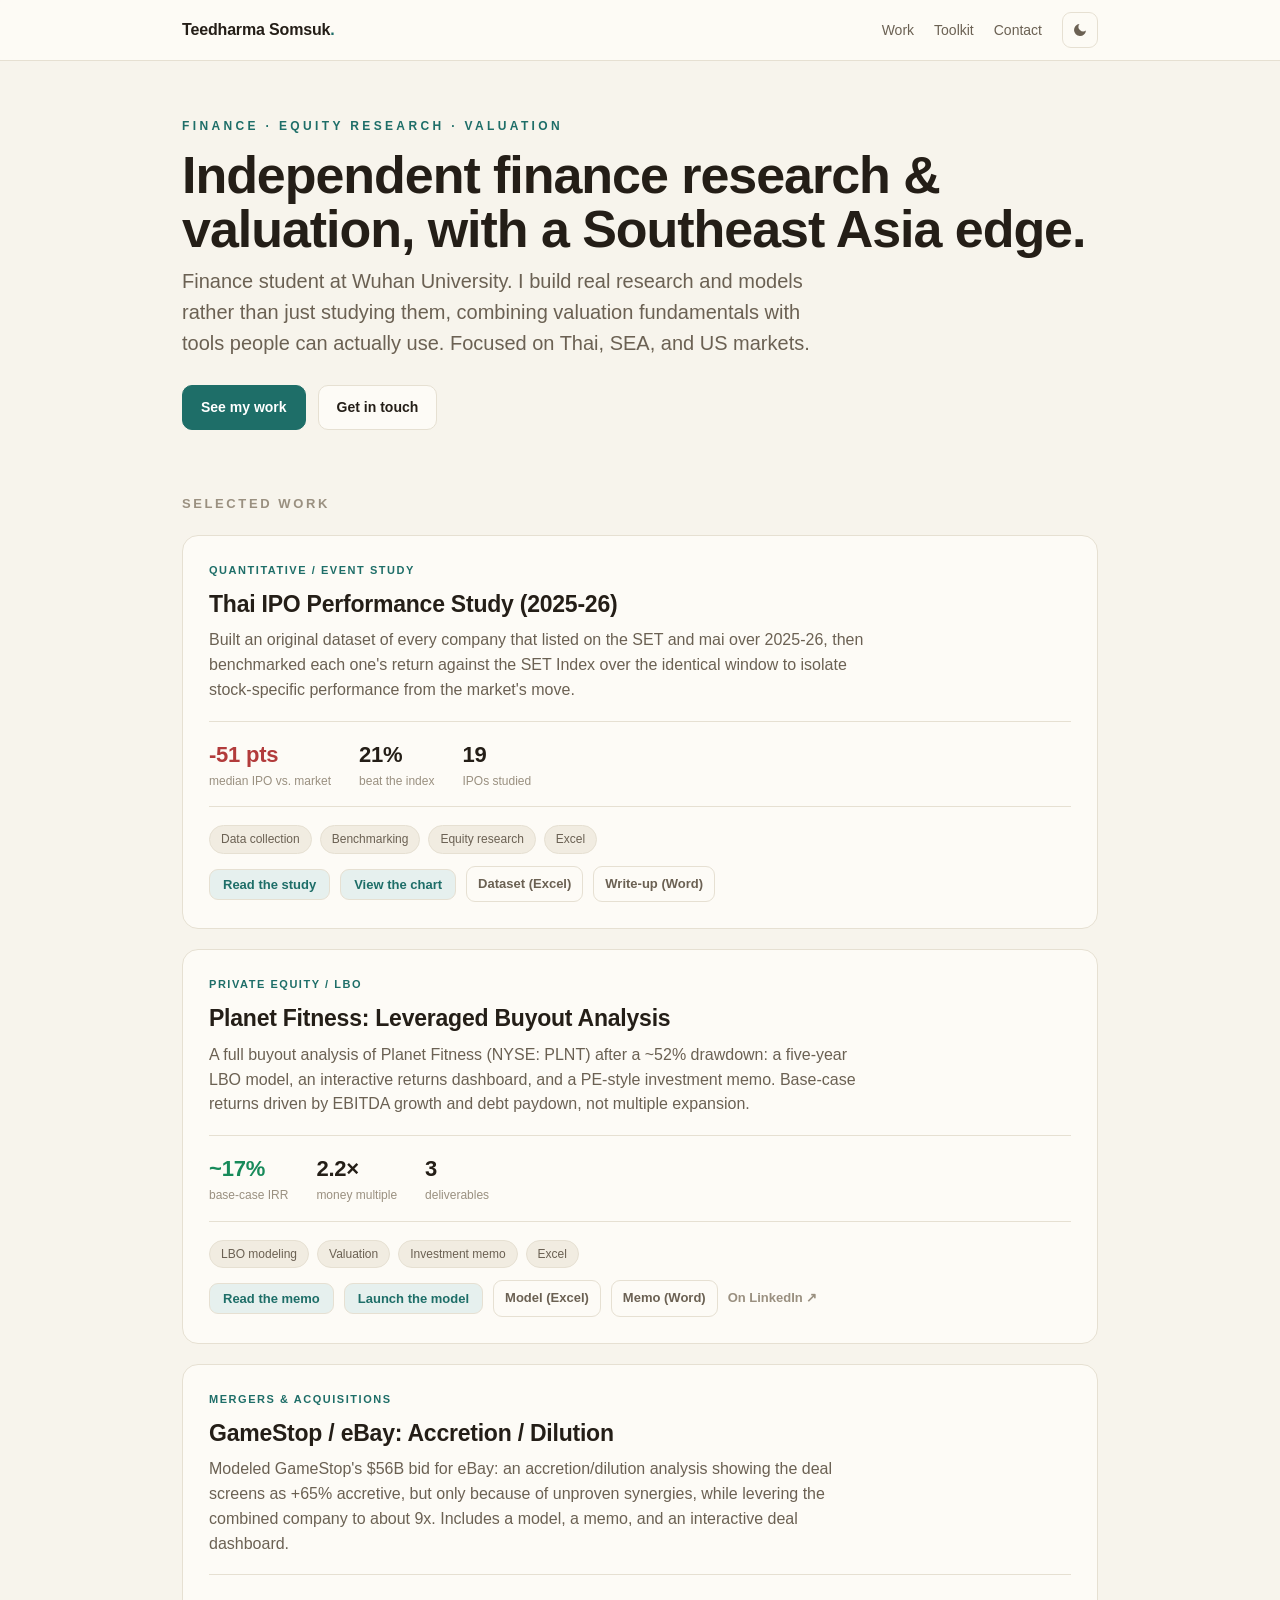
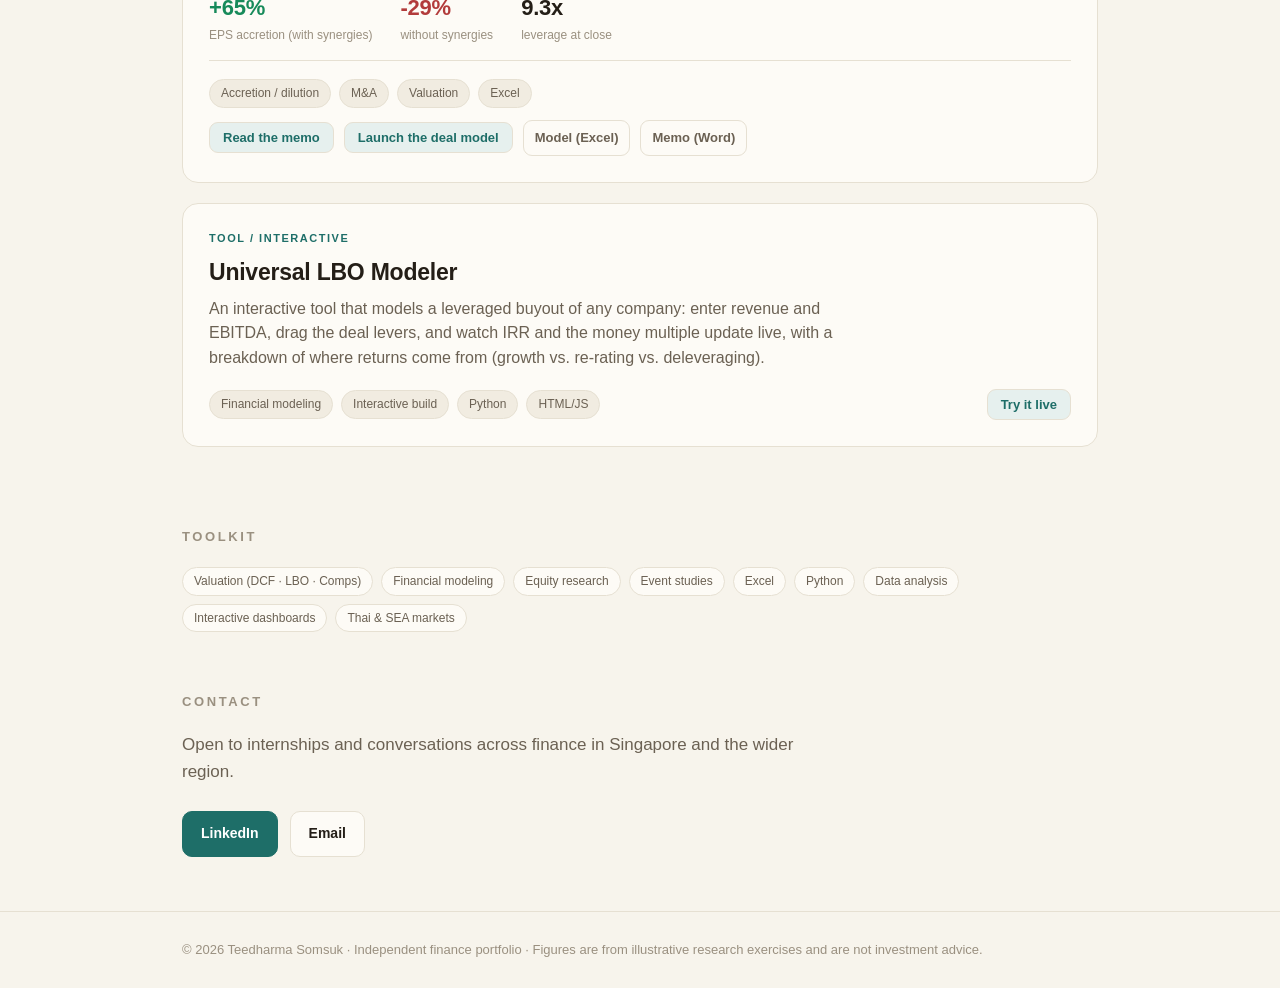
==== index.html @ 5691ef8d "Add files via upload" ====
<!doctype html>
<html lang="en">
<head>
<meta charset="utf-8">
<meta name="viewport" content="width=device-width, initial-scale=1">
<title>Teedharma Somsuk | Finance Portfolio</title>
<style>
  :root{
    --bg:#F7F4EC; --card:#FDFBF6; --ink:#241E17; --muted:#6B6153; --faint:#9A9080;
    --accent:#1E6E68; --accent2:#2B8A83; --line:#E6E0D2;
    --pos:#178A5A; --neg:#B23B3B;
    --sans:"Segoe UI",Roboto,-apple-system,BlinkMacSystemFont,Helvetica,Arial,sans-serif;
  }
  *{box-sizing:border-box} html,body{margin:0}
  body{background:var(--bg);color:var(--ink);font-family:var(--sans);-webkit-font-smoothing:antialiased;line-height:1.55;transition:background-color .25s ease,color .25s ease}
  .num{font-variant-numeric:tabular-nums}
  a{color:inherit}
  .wrap{max-width:960px;margin:0 auto;padding:0 22px}

  header{border-bottom:1px solid var(--line);background:rgba(253,251,246,.92);backdrop-filter:blur(6px);position:sticky;top:0;z-index:10}
  .hrow{display:flex;justify-content:space-between;align-items:center;height:60px}
  .brand{font-weight:800;letter-spacing:-.01em}
  .brand span{color:var(--accent)}
  .hlinks a{margin-left:20px;font-size:14px;color:var(--muted);text-decoration:none}
  .hlinks a:hover{color:var(--accent)}
  @media(max-width:560px){.hlinks{display:none}}

  .hero{padding:56px 0 34px}
  .eyebrow{font-size:12px;letter-spacing:.28em;text-transform:uppercase;color:var(--accent);font-weight:700}
  h1{font-size:clamp(34px,6vw,52px);line-height:1.04;margin:12px 0 10px;font-weight:800;letter-spacing:-.02em}
  .lead{font-size:clamp(17px,2.4vw,20px);color:var(--muted);max-width:640px;margin:0}
  .cta{margin-top:26px;display:flex;gap:12px;flex-wrap:wrap}
  .btn{display:inline-block;padding:11px 18px;border-radius:10px;font-size:14px;font-weight:600;text-decoration:none;border:1px solid var(--line);background:var(--card);color:var(--ink);cursor:pointer;font-family:var(--sans)}
  .btn.primary{background:var(--accent);color:#fff;border-color:var(--accent)}
  .btn:hover{border-color:var(--accent)}

  .sec{padding:30px 0}
  .sec h2{font-size:13px;letter-spacing:.2em;text-transform:uppercase;color:var(--faint);font-weight:700;margin:0 0 20px}

  .card{background:var(--card);border:1px solid var(--line);border-radius:16px;padding:26px;margin-bottom:20px;transition:box-shadow .18s ease,transform .18s ease}
  .card:hover{box-shadow:0 10px 30px rgba(40,30,15,.08);transform:translateY(-2px)}
  .ctag{font-size:11px;letter-spacing:.14em;text-transform:uppercase;color:var(--accent);font-weight:700}
  .card h3{font-size:23px;margin:8px 0 6px;font-weight:800;letter-spacing:-.01em}
  .card p{color:var(--muted);margin:0 0 18px;max-width:660px}
  .stats{display:flex;gap:28px;flex-wrap:wrap;margin:0 0 18px;padding:16px 0;border-top:1px solid var(--line);border-bottom:1px solid var(--line)}
  .stat .v{font-size:22px;font-weight:800;letter-spacing:-.01em}
  .stat .v.neg{color:var(--neg)} .stat .v.pos{color:var(--pos)}
  .stat .k{font-size:12px;color:var(--faint)}
  .meta{display:flex;justify-content:space-between;align-items:center;flex-wrap:wrap;gap:12px}
  .tags{display:flex;gap:8px;flex-wrap:wrap}
  .tag{font-size:12px;color:var(--muted);background:#F1ECE1;border:1px solid var(--line);border-radius:999px;padding:4px 11px}
  .links{display:flex;gap:10px;flex-wrap:wrap;align-items:center}
  .plink{font-size:13px;font-weight:600;color:var(--accent);background:#E6F0EE;border:1px solid var(--line);border-radius:9px;padding:7px 13px;cursor:pointer}
  .plink:hover{background:#DCEBE8}
  .ext{font-size:13px;font-weight:600;color:var(--faint);text-decoration:none}
  .ext:hover{color:var(--accent)}
  .dlink{font-size:13px;font-weight:600;color:var(--muted);text-decoration:none;border:1px solid var(--line);border-radius:9px;padding:7px 11px}
  .dlink:hover{border-color:var(--accent);color:var(--accent)}

  .kit{display:flex;gap:8px;flex-wrap:wrap}
  .kit .tag{background:var(--card)}

  footer{border-top:1px solid var(--line);margin-top:24px;padding:28px 0;color:var(--faint);font-size:13px}
  footer a{color:var(--accent);text-decoration:none}

  /* modal */
  .overlay{position:fixed;inset:0;background:rgba(40,30,20,.5);backdrop-filter:blur(3px);display:none;align-items:flex-start;justify-content:center;padding:40px 16px;z-index:100;overflow:auto}
  .overlay.open{display:flex}
  .modal{background:var(--card);border-radius:16px;max-width:760px;width:100%;padding:0;box-shadow:0 30px 80px rgba(40,30,15,.28);position:relative;margin:auto}
  .modal .mhead{display:flex;justify-content:space-between;align-items:center;padding:20px 24px;border-bottom:1px solid var(--line)}
  .modal .mhead h3{margin:0;font-size:18px;font-weight:800}
  .mclose{border:none;background:#F1ECE1;width:32px;height:32px;border-radius:8px;cursor:pointer;font-size:17px;color:var(--muted);line-height:1}
  .mclose:hover{background:#E3DBCB;color:var(--ink)}
  .mbody{padding:22px 24px;color:var(--muted);font-size:15px}
  .mbody b{color:var(--ink)}
  .mbody ul{margin:10px 0 14px;padding-left:20px} .mbody li{margin:5px 0}
  .mbody img{width:100%;border-radius:10px;border:1px solid var(--line)}
  .modal.wide{max-width:1000px}
  .frameWrap{padding:0;border-radius:0 0 16px 16px;overflow:hidden}
  .frameWrap iframe{width:100%;height:78vh;border:0;display:block;background:#102A2E}
  .hright{display:flex;align-items:center}
  .tglbtn{margin-left:20px;background:none;border:1px solid var(--line);border-radius:9px;width:36px;height:36px;display:inline-flex;align-items:center;justify-content:center;color:var(--muted);cursor:pointer;transition:border-color .18s,color .18s}
  .tglbtn:hover{border-color:var(--accent);color:var(--accent)}
  body[data-theme="dark"]{--bg:#0E1C1E;--card:#152B2E;--ink:#EAF3F2;--muted:#9DB8B7;--faint:#5F7E7D;--accent:#3FB5AC;--accent2:#5AD0C6;--line:rgba(255,255,255,.12);--pos:#3BD08A;--neg:#FF6E6E}
  body[data-theme="dark"] header{background:rgba(21,43,46,.9)}
  body[data-theme="dark"] .tag{background:#1B3538}
  body[data-theme="dark"] .plink{background:#16332F}
  body[data-theme="dark"] .plink:hover{background:#1E433D}
  body[data-theme="dark"] .mclose{background:#1B3538;color:var(--muted)}
  body[data-theme="dark"] .mclose:hover{background:#254A45;color:var(--ink)}
  body[data-theme="dark"] .btn.primary{color:#0E1C1E}
  body[data-theme="dark"] .card:hover{box-shadow:0 10px 30px rgba(0,0,0,.4)}
  body[data-theme="dark"] .modal{box-shadow:0 30px 80px rgba(0,0,0,.55)}
  @media(prefers-reduced-motion:reduce){*{transition:none!important}}
</style>
</head>
<body>

<header>
  <div class="wrap hrow">
    <div class="brand">Teedharma Somsuk<span>.</span></div>
    <div class="hright">
      <nav class="hlinks">
        <a href="#work">Work</a><a href="#toolkit">Toolkit</a><a href="#contact">Contact</a>
      </nav>
      <button id="themeToggle" class="tglbtn" aria-label="Toggle dark mode"></button>
    </div>
  </div>
</header>

<div class="wrap">
  <section class="hero">
    <div class="eyebrow">Finance · Equity Research · Valuation</div>
    <h1>Independent finance research &amp; valuation, with a Southeast&nbsp;Asia edge.</h1>
    <p class="lead">Finance student at Wuhan University. I build real research and models rather than just studying them, combining valuation fundamentals with tools people can actually use. Focused on Thai, SEA, and US markets.</p>
    <div class="cta">
      <a class="btn primary" href="#work">See my work</a>
      <a class="btn" href="#contact">Get in touch</a>
    </div>
  </section>

  <section class="sec" id="work">
    <h2>Selected Work</h2>

    <article class="card">
      <div class="ctag">Quantitative / Event Study</div>
      <h3>Thai IPO Performance Study (2025-26)</h3>
      <p>Built an original dataset of every company that listed on the SET and mai over 2025-26, then benchmarked each one's return against the SET Index over the identical window to isolate stock-specific performance from the market's move.</p>
      <div class="stats num">
        <div class="stat"><div class="v neg">-51 pts</div><div class="k">median IPO vs. market</div></div>
        <div class="stat"><div class="v">21%</div><div class="k">beat the index</div></div>
        <div class="stat"><div class="v">19</div><div class="k">IPOs studied</div></div>
      </div>
      <div class="meta">
        <div class="tags"><span class="tag">Data collection</span><span class="tag">Benchmarking</span><span class="tag">Equity research</span><span class="tag">Excel</span></div>
        <div class="links">
          <button class="plink" data-modal="m-ipo">Read the study</button>
          <button class="plink" data-modal="m-chart">View the chart</button>
          <a class="dlink" href="thai_ipo_tracker.xlsx" download>Dataset (Excel)</a>
          <a class="dlink" href="Thai_IPO_Research_Note.docx" download>Write-up (Word)</a>
        </div>
      </div>
    </article>

    <article class="card">
      <div class="ctag">Private Equity / LBO</div>
      <h3>Planet Fitness: Leveraged Buyout Analysis</h3>
      <p>A full buyout analysis of Planet Fitness (NYSE: PLNT) after a ~52% drawdown: a five-year LBO model, an interactive returns dashboard, and a PE-style investment memo. Base-case returns driven by EBITDA growth and debt paydown, not multiple expansion.</p>
      <div class="stats num">
        <div class="stat"><div class="v pos">~17%</div><div class="k">base-case IRR</div></div>
        <div class="stat"><div class="v">2.2×</div><div class="k">money multiple</div></div>
        <div class="stat"><div class="v">3</div><div class="k">deliverables</div></div>
      </div>
      <div class="meta">
        <div class="tags"><span class="tag">LBO modeling</span><span class="tag">Valuation</span><span class="tag">Investment memo</span><span class="tag">Excel</span></div>
        <div class="links">
          <button class="plink" data-modal="m-memo">Read the memo</button>
          <button class="plink" data-modal="m-tool">Launch the model</button>
          <a class="dlink" href="PLNT_LBO_Model.xlsx" download>Model (Excel)</a>
          <a class="dlink" href="PLNT_Investment_Memo.docx" download>Memo (Word)</a>
          <a class="ext" href="https://lnkd.in/p/e3-DMBvY" target="_blank" rel="noopener">On LinkedIn ↗</a>
        </div>
      </div>
    </article>

    <article class="card">
      <div class="ctag">Mergers &amp; Acquisitions</div>
      <h3>GameStop / eBay: Accretion / Dilution</h3>
      <p>Modeled GameStop's $56B bid for eBay: an accretion/dilution analysis showing the deal screens as +65% accretive, but only because of unproven synergies, while levering the combined company to about 9x. Includes a model, a memo, and an interactive deal dashboard.</p>
      <div class="stats num">
        <div class="stat"><div class="v pos">+65%</div><div class="k">EPS accretion (with synergies)</div></div>
        <div class="stat"><div class="v neg">-29%</div><div class="k">without synergies</div></div>
        <div class="stat"><div class="v">9.3x</div><div class="k">leverage at close</div></div>
      </div>
      <div class="meta">
        <div class="tags"><span class="tag">Accretion / dilution</span><span class="tag">M&amp;A</span><span class="tag">Valuation</span><span class="tag">Excel</span></div>
        <div class="links">
          <button class="plink" data-modal="m-mamemo">Read the memo</button>
          <button class="plink" data-modal="m-madeal">Launch the deal model</button>
          <a class="dlink" href="GME_eBay_Accretion_Dilution.xlsx" download>Model (Excel)</a>
          <a class="dlink" href="GME_eBay_MA_Memo.docx" download>Memo (Word)</a>
        </div>
      </div>
    </article>

    <article class="card">
      <div class="ctag">Tool / Interactive</div>
      <h3>Universal LBO Modeler</h3>
      <p>An interactive tool that models a leveraged buyout of any company: enter revenue and EBITDA, drag the deal levers, and watch IRR and the money multiple update live, with a breakdown of where returns come from (growth vs. re-rating vs. deleveraging).</p>
      <div class="meta" style="margin-top:4px">
        <div class="tags"><span class="tag">Financial modeling</span><span class="tag">Interactive build</span><span class="tag">Python</span><span class="tag">HTML/JS</span></div>
        <div class="links"><button class="plink" data-modal="m-tool">Try it live</button></div>
      </div>
    </article>

    <!-- NEXT PROJECT GOES HERE - copy a card block above and edit it. -->
  </section>

  <section class="sec" id="toolkit">
    <h2>Toolkit</h2>
    <div class="kit">
      <span class="tag">Valuation (DCF · LBO · Comps)</span><span class="tag">Financial modeling</span>
      <span class="tag">Equity research</span><span class="tag">Event studies</span><span class="tag">Excel</span>
      <span class="tag">Python</span><span class="tag">Data analysis</span><span class="tag">Interactive dashboards</span>
      <span class="tag">Thai &amp; SEA markets</span>
    </div>
  </section>

  <section class="sec" id="contact">
    <h2>Contact</h2>
    <p class="lead" style="font-size:17px">Open to internships and conversations across finance in Singapore and the wider region.</p>
    <div class="cta">
      <a class="btn primary" href="https://www.linkedin.com/in/teedharma-somsuk-b40ba3373/" target="_blank" rel="noopener">LinkedIn</a>
      <a class="btn" href="mailto:pufferfish211248@gmail.com">Email</a>
    </div>
  </section>
</div>

<footer><div class="wrap">© <span id="yr"></span> Teedharma Somsuk · Independent finance portfolio · Figures are from illustrative research exercises and are not investment advice.</div></footer>

<!-- ================= MODALS ================= -->
<div class="overlay" id="m-ipo">
  <div class="modal"><div class="mhead"><h3>Thai IPO Performance Study (2025-26)</h3><button class="mclose" data-close>×</button></div>
  <div class="mbody">
    <p><b>The question:</b> if you'd bought every Thai IPO of the last two years, would you have beaten simply buying the market?</p>
    <p>I built an original dataset of all 19 companies that listed on the SET and mai in 2025-26, and measured each one's return since listing against the SET Index over the identical window, isolating the stock's own performance from the market's move.</p>
    <p><b>Findings:</b></p>
    <ul>
      <li>Median return since listing: <b>-23%</b> (63% now trade below their offer price)</li>
      <li>Median return versus the market: <b>-51 percentage points</b></li>
      <li>Only <b>21% (4 of 19)</b> beat simply holding the index</li>
    </ul>
    <p>What makes it stark: the SET rose 20-44% over these windows, so IPO buyers lost ground while the broad market gained. A few debuts popped +200% on day one and gave almost all of it back within months.</p>
    <p><b>Method &amp; limitations (stated openly):</b> self-collected data benchmarked per listing date; a small, recent sample (n=19) over a single window; simple, non-dividend-adjusted prices. Directionally robust; magnitudes would tighten with a longer history.</p>
    <p style="color:var(--faint);font-size:13px">An independent research exercise. Not investment advice.</p>
  </div></div>
</div>

<div class="overlay" id="m-chart">
  <div class="modal"><div class="mhead"><h3>Thai IPOs vs. the market, 2025-26</h3><button class="mclose" data-close>×</button></div>
  <div class="mbody"><img src="[data-uri]" alt="Excess-return chart of Thai IPOs versus the SET Index"><p style="margin-top:12px;font-size:13px;color:var(--faint)">Each IPO's return since listing minus the SET Index over the same period. Green beat the market; red trailed it.</p></div></div>
</div>

<div class="overlay" id="m-memo">
  <div class="modal"><div class="mhead"><h3>Planet Fitness Investment Memo</h3><button class="mclose" data-close>×</button></div>
  <div class="mbody">
    <p><b>Recommendation:</b> acquire via take-private at ~$62/share (~19% premium, ~12× EBITDA). A high-quality, cash-generative franchise trading at half its year-ago value on attrition fears we view as overdone.</p>
    <p><b>The setup:</b> PLNT fell ~52% over the past year, a classic PE entry point. Funded with 6× leverage (~$3.3B debt, ~$3.4B sponsor equity).</p>
    <p><b>Base-case returns:</b> ~17% IRR and ~2.2× money multiple over 5 years, driven by EBITDA growth (~$552M to ~$800M) and debt paydown (~$3.3B to ~$2.1B), not multiple expansion (exit held flat at 12×).</p>
    <p><b>Key risks:</b> membership attrition (the very reason it's cheap), leverage / interest-rate sensitivity, and multiple contraction on exit.</p>
    <p>Deliverables: a five-year Excel model, an interactive returns dashboard (launch it from the card), and a full PE-style investment memo.</p>
    <p style="color:var(--faint);font-size:13px">An illustrative academic exercise. Not investment advice.</p>
  </div></div>
</div>

<div class="overlay" id="m-tool">
  <div class="modal wide"><div class="mhead"><h3>Universal LBO Modeler</h3><button class="mclose" data-close>×</button></div>
  <div class="frameWrap"><iframe id="toolFrame" data-src="[data-uri]" title="LBO Modeler"></iframe></div></div>
</div>

<div class="overlay" id="m-mamemo">
  <div class="modal"><div class="mhead"><h3>GameStop's Bid for eBay</h3><button class="mclose" data-close>×</button></div>
  <div class="mbody">
    <p><b>View:</b> the offer screens as roughly <b>65% accretive</b> to GameStop's EPS, but that accretion is manufactured almost entirely by $2.0B of promised, unrealized synergies. Strip them out and it turns <b>~29% dilutive</b>, while levering the combined company to about <b>9x EBITDA</b> at close. Skeptical.</p>
    <p><b>The deal:</b> ~$56B ($125/share, ~20% premium), split 50% cash and 50% stock. GameStop funds the cash half with ~$9B on hand plus new debt, and issues ~1.26B new shares, nearly three times its existing base, for the stock half.</p>
    <p><b>The math:</b> combined net income ~$2.6B over pro-forma shares of ~1.7B gives EPS of ~$1.54, versus $0.93 standalone. Set synergies to zero and EPS falls to ~$0.66. Breakeven sits near $620M of synergies, about 31% of the $2.0B claimed.</p>
    <p><b>Leverage:</b> pro-forma debt of ~$30.6B against ~$3.3B of combined EBITDA is ~9x at close, easing to ~5.8x only if synergies fully land. Both sit above the ~5x prudence ceiling.</p>
    <p><b>Acceptance risk:</b> half the consideration is GameStop stock trading on a large retail premium, and the bid is unsolicited. eBay holders may refuse, or demand more cash the buyer cannot fund.</p>
    <p style="color:var(--faint);font-size:13px">Independent academic analysis. Not investment advice.</p>
  </div></div>
</div>

<div class="overlay" id="m-madeal">
  <div class="modal wide"><div class="mhead"><h3>M&amp;A Deal Modeler</h3><button class="mclose" data-close>×</button></div>
  <div class="frameWrap"><iframe id="maFrame" data-src="[data-uri]" title="M&A Modeler"></iframe></div></div>
</div>

<script>
document.getElementById("yr").textContent=new Date().getFullYear();
(function(){
  function open(id){
    var o=document.getElementById(id); if(!o) return;
    var _f=o.querySelector("iframe[data-src]"); if(_f && !_f.src){_f.src=_f.getAttribute("data-src");}
    o.classList.add("open"); document.body.style.overflow="hidden";
  }
  function close(o){o.classList.remove("open"); document.body.style.overflow="";}
  document.querySelectorAll("[data-modal]").forEach(function(b){
    b.addEventListener("click",function(){open(b.getAttribute("data-modal"));});
  });
  document.querySelectorAll(".overlay").forEach(function(o){
    o.addEventListener("click",function(e){if(e.target===o)close(o);});
    o.querySelectorAll("[data-close]").forEach(function(c){c.addEventListener("click",function(){close(o);});});
  });
  document.addEventListener("keydown",function(e){if(e.key==="Escape"){document.querySelectorAll(".overlay.open").forEach(close);}});
})();
</script>
<script>
(function(){
  var body=document.body,key="portfolio-theme",btn=document.getElementById("themeToggle");
  var MOON='<svg width="16" height="16" viewBox="0 0 24 24" fill="currentColor"><path d="M21 12.79A9 9 0 1 1 11.21 3 7 7 0 0 0 21 12.79z"/></svg>';
  var SUN='<svg width="16" height="16" viewBox="0 0 24 24" fill="none" stroke="currentColor" stroke-width="2" stroke-linecap="round"><circle cx="12" cy="12" r="4"/><path d="M12 2v2M12 20v2M4.9 4.9l1.4 1.4M17.7 17.7l1.4 1.4M2 12h2M20 12h2M4.9 19.1l1.4-1.4M17.7 6.3l1.4-1.4"/></svg>';
  function apply(t){ if(t==="dark"){body.setAttribute("data-theme","dark");btn.innerHTML=SUN;} else {body.removeAttribute("data-theme");btn.innerHTML=MOON;} }
  var saved="light"; try{saved=localStorage.getItem(key)||"light";}catch(e){}
  apply(saved);
  btn.addEventListener("click",function(){
    var next=body.getAttribute("data-theme")==="dark"?"light":"dark"; apply(next);
    try{localStorage.setItem(key,next);}catch(e){}
  });
})();
</script>
</body>
</html>
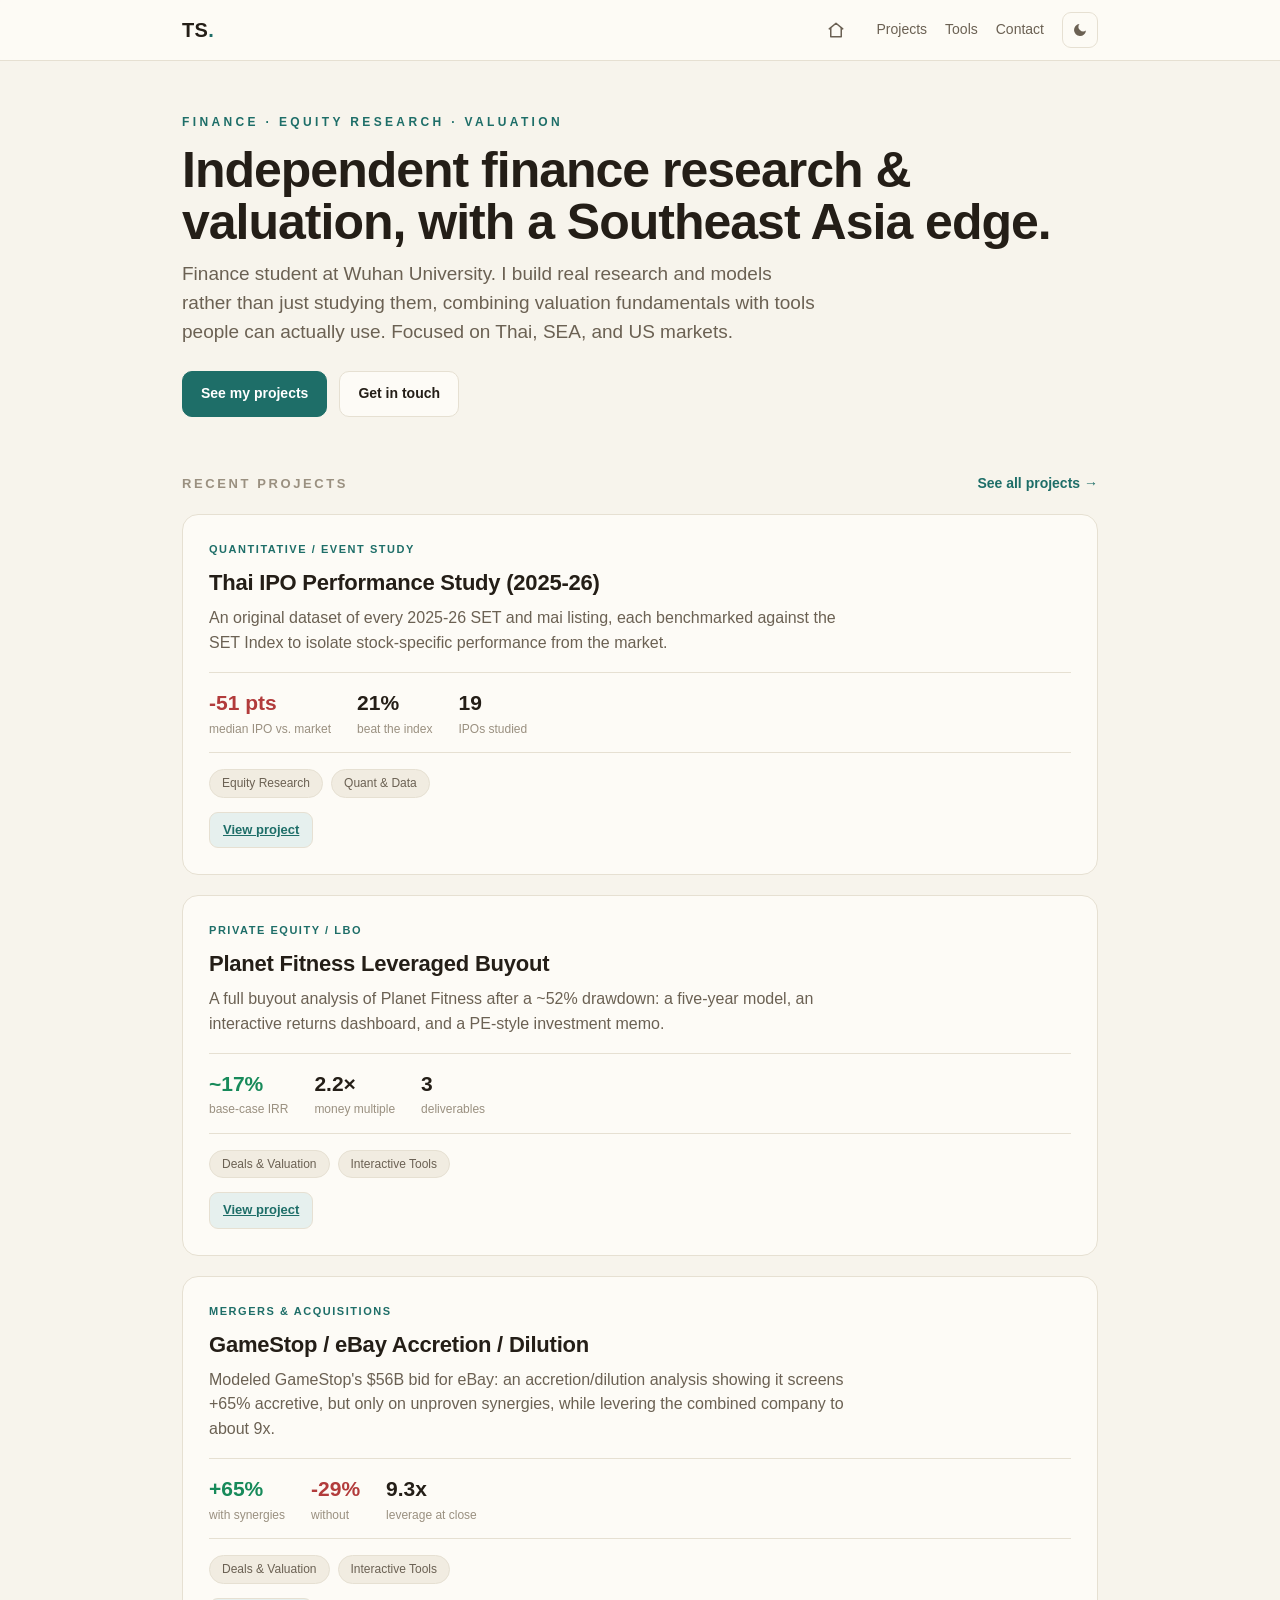
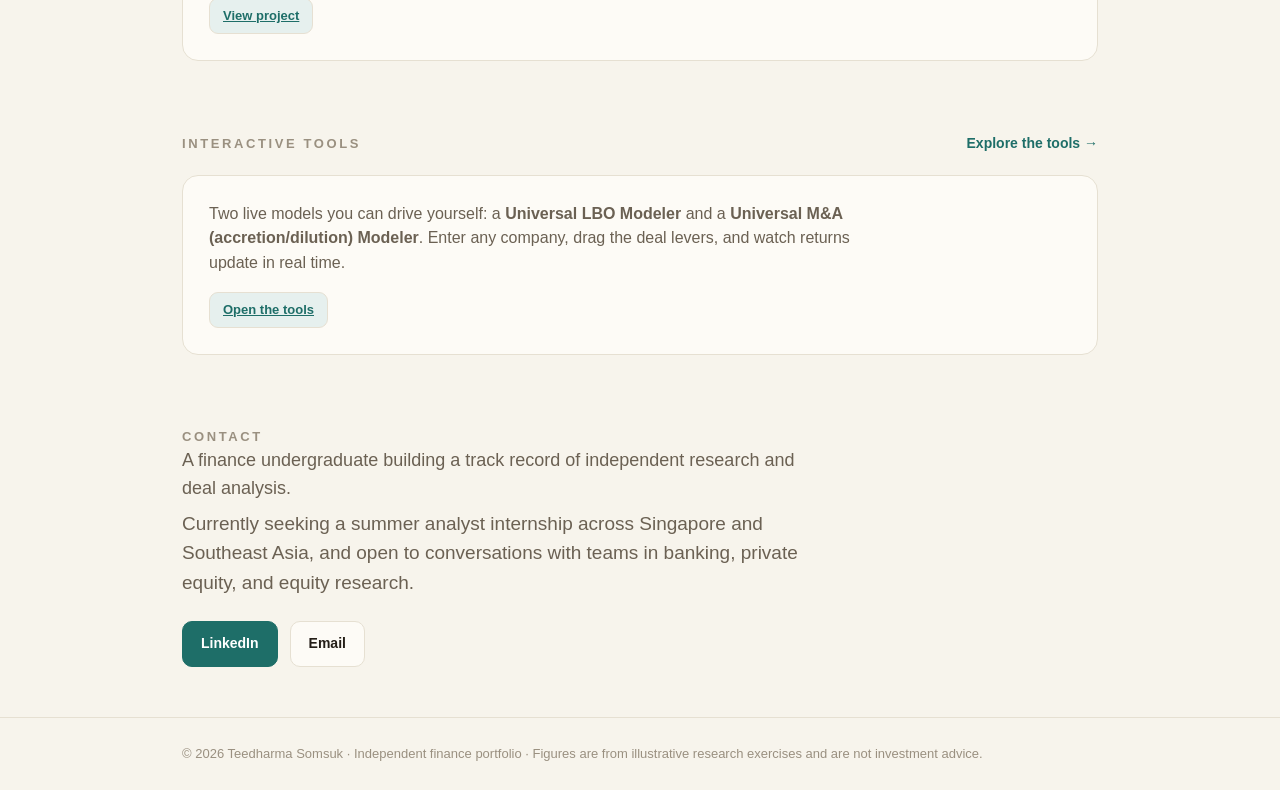
==== commit 60d1fe28: "Add files via upload" ====
--- a/index.html
+++ b/index.html
@@ -1,312 +1,88 @@
-<!doctype html>
-<html lang="en">
-<head>
-<meta charset="utf-8">
-<meta name="viewport" content="width=device-width, initial-scale=1">
-<title>Teedharma Somsuk | Finance Portfolio</title>
-<style>
-  :root{
-    --bg:#F7F4EC; --card:#FDFBF6; --ink:#241E17; --muted:#6B6153; --faint:#9A9080;
-    --accent:#1E6E68; --accent2:#2B8A83; --line:#E6E0D2;
-    --pos:#178A5A; --neg:#B23B3B;
-    --sans:"Segoe UI",Roboto,-apple-system,BlinkMacSystemFont,Helvetica,Arial,sans-serif;
-  }
-  *{box-sizing:border-box} html,body{margin:0}
-  body{background:var(--bg);color:var(--ink);font-family:var(--sans);-webkit-font-smoothing:antialiased;line-height:1.55;transition:background-color .25s ease,color .25s ease}
-  .num{font-variant-numeric:tabular-nums}
-  a{color:inherit}
+<!doctype html><html lang="en"><head><meta charset="utf-8"><meta name="viewport" content="width=device-width, initial-scale=1"><title>Teedharma Somsuk | Finance Portfolio</title><style>
+  :root{--bg:#F7F4EC;--card:#FDFBF6;--ink:#241E17;--muted:#6B6153;--faint:#9A9080;
+    --accent:#1E6E68;--accent2:#2B8A83;--line:#E6E0D2;--pos:#178A5A;--neg:#B23B3B;
+    --tag:#F1ECE1;--plk:#E6F0EE;--plkh:#DCEBE8;--hdr:rgba(253,251,246,.92);
+    --sans:"Segoe UI",Roboto,-apple-system,BlinkMacSystemFont,Helvetica,Arial,sans-serif;}
+  *{box-sizing:border-box}html,body{margin:0}
+  body{background:var(--bg);color:var(--ink);font-family:var(--sans);-webkit-font-smoothing:antialiased;line-height:1.55;transition:background-color .25s,color .25s}
+  .num{font-variant-numeric:tabular-nums}a{color:inherit}
   .wrap{max-width:960px;margin:0 auto;padding:0 22px}
+  header{border-bottom:1px solid var(--line);background:var(--hdr);backdrop-filter:blur(6px);position:sticky;top:0;z-index:10}
+  .hrow{display:flex;justify-content:space-between;align-items:center;height:60px}
+  .brand{font-weight:800;letter-spacing:.02em;text-decoration:none;font-size:20px}
+  .brand span{color:var(--accent)}
+  .hright{display:flex;align-items:center;gap:4px}
+  .navico{display:inline-flex;align-items:center;justify-content:center;width:36px;height:36px;border-radius:9px;color:var(--muted);text-decoration:none}
+  .navico:hover{color:var(--accent);background:var(--tag)}
+  .hlinks{display:flex;align-items:center}
+  .hlinks a{margin-left:18px;font-size:14px;color:var(--muted);text-decoration:none}
+  .hlinks a:hover{color:var(--accent)} .hlinks a.on{color:var(--accent);font-weight:700}
+  .tglbtn{margin-left:14px;background:none;border:1px solid var(--line);border-radius:9px;width:36px;height:36px;display:inline-flex;align-items:center;justify-content:center;color:var(--muted);cursor:pointer}
+  .tglbtn:hover{border-color:var(--accent);color:var(--accent)}
+  @media(max-width:560px){.hlinks a{margin-left:12px;font-size:13px}}
 
-  header{border-bottom:1px solid var(--line);background:rgba(253,251,246,.92);backdrop-filter:blur(6px);position:sticky;top:0;z-index:10}
-  .hrow{display:flex;justify-content:space-between;align-items:center;height:60px}
-  .brand{font-weight:800;letter-spacing:-.01em}
-  .brand span{color:var(--accent)}
-  .hlinks a{margin-left:20px;font-size:14px;color:var(--muted);text-decoration:none}
-  .hlinks a:hover{color:var(--accent)}
-  @media(max-width:560px){.hlinks{display:none}}
-
-  .hero{padding:56px 0 34px}
+  .hero{padding:52px 0 30px}
   .eyebrow{font-size:12px;letter-spacing:.28em;text-transform:uppercase;color:var(--accent);font-weight:700}
-  h1{font-size:clamp(34px,6vw,52px);line-height:1.04;margin:12px 0 10px;font-weight:800;letter-spacing:-.02em}
-  .lead{font-size:clamp(17px,2.4vw,20px);color:var(--muted);max-width:640px;margin:0}
-  .cta{margin-top:26px;display:flex;gap:12px;flex-wrap:wrap}
+  h1{font-size:clamp(32px,5.5vw,50px);line-height:1.05;margin:12px 0 10px;font-weight:800;letter-spacing:-.02em}
+  .lead{font-size:clamp(16px,2.3vw,19px);color:var(--muted);max-width:640px;margin:0}
+  .cta{margin-top:24px;display:flex;gap:12px;flex-wrap:wrap}
   .btn{display:inline-block;padding:11px 18px;border-radius:10px;font-size:14px;font-weight:600;text-decoration:none;border:1px solid var(--line);background:var(--card);color:var(--ink);cursor:pointer;font-family:var(--sans)}
   .btn.primary{background:var(--accent);color:#fff;border-color:var(--accent)}
   .btn:hover{border-color:var(--accent)}
 
-  .sec{padding:30px 0}
-  .sec h2{font-size:13px;letter-spacing:.2em;text-transform:uppercase;color:var(--faint);font-weight:700;margin:0 0 20px}
+  .sec{padding:26px 0}
+  .sechead{display:flex;justify-content:space-between;align-items:baseline;margin-bottom:20px}
+  .sec h2{font-size:13px;letter-spacing:.2em;text-transform:uppercase;color:var(--faint);font-weight:700;margin:0}
+  .pagetitle{font-size:clamp(26px,4vw,38px);font-weight:800;letter-spacing:-.02em;margin:36px 0 6px}
+  .pagesub{color:var(--muted);margin:0 0 22px;max-width:640px}
+  .seeall{font-size:14px;font-weight:600;color:var(--accent);text-decoration:none}
+  .seeall:hover{text-decoration:underline}
 
-  .card{background:var(--card);border:1px solid var(--line);border-radius:16px;padding:26px;margin-bottom:20px;transition:box-shadow .18s ease,transform .18s ease}
+  .card{background:var(--card);border:1px solid var(--line);border-radius:16px;padding:26px;margin-bottom:20px;transition:box-shadow .18s,transform .18s}
   .card:hover{box-shadow:0 10px 30px rgba(40,30,15,.08);transform:translateY(-2px)}
   .ctag{font-size:11px;letter-spacing:.14em;text-transform:uppercase;color:var(--accent);font-weight:700}
-  .card h3{font-size:23px;margin:8px 0 6px;font-weight:800;letter-spacing:-.01em}
-  .card p{color:var(--muted);margin:0 0 18px;max-width:660px}
-  .stats{display:flex;gap:28px;flex-wrap:wrap;margin:0 0 18px;padding:16px 0;border-top:1px solid var(--line);border-bottom:1px solid var(--line)}
-  .stat .v{font-size:22px;font-weight:800;letter-spacing:-.01em}
-  .stat .v.neg{color:var(--neg)} .stat .v.pos{color:var(--pos)}
+  .card h3{font-size:22px;margin:8px 0 6px;font-weight:800;letter-spacing:-.01em}
+  .card p{color:var(--muted);margin:0 0 16px;max-width:660px}
+  .stats{display:flex;gap:26px;flex-wrap:wrap;margin:0 0 16px;padding:14px 0;border-top:1px solid var(--line);border-bottom:1px solid var(--line)}
+  .stat .v{font-size:21px;font-weight:800}.stat .v.neg{color:var(--neg)}.stat .v.pos{color:var(--pos)}
   .stat .k{font-size:12px;color:var(--faint)}
-  .meta{display:flex;justify-content:space-between;align-items:center;flex-wrap:wrap;gap:12px}
-  .tags{display:flex;gap:8px;flex-wrap:wrap}
-  .tag{font-size:12px;color:var(--muted);background:#F1ECE1;border:1px solid var(--line);border-radius:999px;padding:4px 11px}
+  .cats{display:flex;gap:8px;flex-wrap:wrap;margin-bottom:14px}
+  .cat{font-size:12px;color:var(--muted);background:var(--tag);border:1px solid var(--line);border-radius:999px;padding:4px 12px;cursor:pointer;text-decoration:none}
+  .cat:hover{border-color:var(--accent);color:var(--accent)}
   .links{display:flex;gap:10px;flex-wrap:wrap;align-items:center}
-  .plink{font-size:13px;font-weight:600;color:var(--accent);background:#E6F0EE;border:1px solid var(--line);border-radius:9px;padding:7px 13px;cursor:pointer}
-  .plink:hover{background:#DCEBE8}
-  .ext{font-size:13px;font-weight:600;color:var(--faint);text-decoration:none}
-  .ext:hover{color:var(--accent)}
+  .plink{font-size:13px;font-weight:600;color:var(--accent);background:var(--plk);border:1px solid var(--line);border-radius:9px;padding:7px 13px;cursor:pointer}
+  .plink:hover{background:var(--plkh)}
   .dlink{font-size:13px;font-weight:600;color:var(--muted);text-decoration:none;border:1px solid var(--line);border-radius:9px;padding:7px 11px}
   .dlink:hover{border-color:var(--accent);color:var(--accent)}
+  .ext{font-size:13px;font-weight:600;color:var(--faint);text-decoration:none}.ext:hover{color:var(--accent)}
 
-  .kit{display:flex;gap:8px;flex-wrap:wrap}
-  .kit .tag{background:var(--card)}
+  .filters{display:flex;gap:9px;flex-wrap:wrap;margin-bottom:24px}
+  .filt{font-size:13px;font-weight:600;color:var(--muted);background:var(--card);border:1px solid var(--line);border-radius:999px;padding:8px 15px;cursor:pointer}
+  .filt:hover{border-color:var(--accent);color:var(--accent)}
+  .filt.on{background:var(--accent);color:#fff;border-color:var(--accent)}
 
-  footer{border-top:1px solid var(--line);margin-top:24px;padding:28px 0;color:var(--faint);font-size:13px}
+  footer{border-top:1px solid var(--line);margin-top:24px;padding:26px 0;color:var(--faint);font-size:13px}
   footer a{color:var(--accent);text-decoration:none}
 
-  /* modal */
   .overlay{position:fixed;inset:0;background:rgba(40,30,20,.5);backdrop-filter:blur(3px);display:none;align-items:flex-start;justify-content:center;padding:40px 16px;z-index:100;overflow:auto}
   .overlay.open{display:flex}
-  .modal{background:var(--card);border-radius:16px;max-width:760px;width:100%;padding:0;box-shadow:0 30px 80px rgba(40,30,15,.28);position:relative;margin:auto}
-  .modal .mhead{display:flex;justify-content:space-between;align-items:center;padding:20px 24px;border-bottom:1px solid var(--line)}
-  .modal .mhead h3{margin:0;font-size:18px;font-weight:800}
-  .mclose{border:none;background:#F1ECE1;width:32px;height:32px;border-radius:8px;cursor:pointer;font-size:17px;color:var(--muted);line-height:1}
-  .mclose:hover{background:#E3DBCB;color:var(--ink)}
-  .mbody{padding:22px 24px;color:var(--muted);font-size:15px}
-  .mbody b{color:var(--ink)}
-  .mbody ul{margin:10px 0 14px;padding-left:20px} .mbody li{margin:5px 0}
+  .modal{background:var(--card);border-radius:16px;max-width:760px;width:100%;box-shadow:0 30px 80px rgba(40,30,15,.28);position:relative;margin:auto}
+  .modal.wide{max-width:1000px}
+  .mhead{display:flex;justify-content:space-between;align-items:center;padding:20px 24px;border-bottom:1px solid var(--line)}
+  .mhead h3{margin:0;font-size:18px;font-weight:800}
+  .mclose{border:none;background:var(--tag);width:32px;height:32px;border-radius:8px;cursor:pointer;font-size:17px;color:var(--muted);line-height:1}
+  .mclose:hover{background:var(--plkh);color:var(--ink)}
+  .mbody{padding:22px 24px;color:var(--muted);font-size:15px}.mbody b{color:var(--ink)}
+  .mbody ul{margin:10px 0 14px;padding-left:20px}.mbody li{margin:5px 0}
   .mbody img{width:100%;border-radius:10px;border:1px solid var(--line)}
-  .modal.wide{max-width:1000px}
-  .frameWrap{padding:0;border-radius:0 0 16px 16px;overflow:hidden}
+  .frameWrap{overflow:hidden;border-radius:0 0 16px 16px}
   .frameWrap iframe{width:100%;height:78vh;border:0;display:block;background:#102A2E}
-  .hright{display:flex;align-items:center}
-  .tglbtn{margin-left:20px;background:none;border:1px solid var(--line);border-radius:9px;width:36px;height:36px;display:inline-flex;align-items:center;justify-content:center;color:var(--muted);cursor:pointer;transition:border-color .18s,color .18s}
-  .tglbtn:hover{border-color:var(--accent);color:var(--accent)}
-  body[data-theme="dark"]{--bg:#0E1C1E;--card:#152B2E;--ink:#EAF3F2;--muted:#9DB8B7;--faint:#5F7E7D;--accent:#3FB5AC;--accent2:#5AD0C6;--line:rgba(255,255,255,.12);--pos:#3BD08A;--neg:#FF6E6E}
-  body[data-theme="dark"] header{background:rgba(21,43,46,.9)}
-  body[data-theme="dark"] .tag{background:#1B3538}
-  body[data-theme="dark"] .plink{background:#16332F}
-  body[data-theme="dark"] .plink:hover{background:#1E433D}
-  body[data-theme="dark"] .mclose{background:#1B3538;color:var(--muted)}
-  body[data-theme="dark"] .mclose:hover{background:#254A45;color:var(--ink)}
+
+  body[data-theme="dark"]{--bg:#0E1C1E;--card:#152B2E;--ink:#EAF3F2;--muted:#9DB8B7;--faint:#5F7E7D;
+    --accent:#3FB5AC;--accent2:#5AD0C6;--line:rgba(255,255,255,.12);--pos:#3BD08A;--neg:#FF6E6E;
+    --tag:#1B3538;--plk:#16332F;--plkh:#1E433D;--hdr:rgba(21,43,46,.9)}
   body[data-theme="dark"] .btn.primary{color:#0E1C1E}
+  body[data-theme="dark"] .filt.on{color:#0E1C1E}
   body[data-theme="dark"] .card:hover{box-shadow:0 10px 30px rgba(0,0,0,.4)}
-  body[data-theme="dark"] .modal{box-shadow:0 30px 80px rgba(0,0,0,.55)}
   @media(prefers-reduced-motion:reduce){*{transition:none!important}}
-</style>
-</head>
-<body>
-
-<header>
-  <div class="wrap hrow">
-    <div class="brand">Teedharma Somsuk<span>.</span></div>
-    <div class="hright">
-      <nav class="hlinks">
-        <a href="#work">Work</a><a href="#toolkit">Toolkit</a><a href="#contact">Contact</a>
-      </nav>
-      <button id="themeToggle" class="tglbtn" aria-label="Toggle dark mode"></button>
-    </div>
-  </div>
-</header>
-
-<div class="wrap">
-  <section class="hero">
-    <div class="eyebrow">Finance · Equity Research · Valuation</div>
-    <h1>Independent finance research &amp; valuation, with a Southeast&nbsp;Asia edge.</h1>
-    <p class="lead">Finance student at Wuhan University. I build real research and models rather than just studying them, combining valuation fundamentals with tools people can actually use. Focused on Thai, SEA, and US markets.</p>
-    <div class="cta">
-      <a class="btn primary" href="#work">See my work</a>
-      <a class="btn" href="#contact">Get in touch</a>
-    </div>
-  </section>
-
-  <section class="sec" id="work">
-    <h2>Selected Work</h2>
-
-    <article class="card">
-      <div class="ctag">Quantitative / Event Study</div>
-      <h3>Thai IPO Performance Study (2025-26)</h3>
-      <p>Built an original dataset of every company that listed on the SET and mai over 2025-26, then benchmarked each one's return against the SET Index over the identical window to isolate stock-specific performance from the market's move.</p>
-      <div class="stats num">
-        <div class="stat"><div class="v neg">-51 pts</div><div class="k">median IPO vs. market</div></div>
-        <div class="stat"><div class="v">21%</div><div class="k">beat the index</div></div>
-        <div class="stat"><div class="v">19</div><div class="k">IPOs studied</div></div>
-      </div>
-      <div class="meta">
-        <div class="tags"><span class="tag">Data collection</span><span class="tag">Benchmarking</span><span class="tag">Equity research</span><span class="tag">Excel</span></div>
-        <div class="links">
-          <button class="plink" data-modal="m-ipo">Read the study</button>
-          <button class="plink" data-modal="m-chart">View the chart</button>
-          <a class="dlink" href="thai_ipo_tracker.xlsx" download>Dataset (Excel)</a>
-          <a class="dlink" href="Thai_IPO_Research_Note.docx" download>Write-up (Word)</a>
-        </div>
-      </div>
-    </article>
-
-    <article class="card">
-      <div class="ctag">Private Equity / LBO</div>
-      <h3>Planet Fitness: Leveraged Buyout Analysis</h3>
-      <p>A full buyout analysis of Planet Fitness (NYSE: PLNT) after a ~52% drawdown: a five-year LBO model, an interactive returns dashboard, and a PE-style investment memo. Base-case returns driven by EBITDA growth and debt paydown, not multiple expansion.</p>
-      <div class="stats num">
-        <div class="stat"><div class="v pos">~17%</div><div class="k">base-case IRR</div></div>
-        <div class="stat"><div class="v">2.2×</div><div class="k">money multiple</div></div>
-        <div class="stat"><div class="v">3</div><div class="k">deliverables</div></div>
-      </div>
-      <div class="meta">
-        <div class="tags"><span class="tag">LBO modeling</span><span class="tag">Valuation</span><span class="tag">Investment memo</span><span class="tag">Excel</span></div>
-        <div class="links">
-          <button class="plink" data-modal="m-memo">Read the memo</button>
-          <button class="plink" data-modal="m-tool">Launch the model</button>
-          <a class="dlink" href="PLNT_LBO_Model.xlsx" download>Model (Excel)</a>
-          <a class="dlink" href="PLNT_Investment_Memo.docx" download>Memo (Word)</a>
-          <a class="ext" href="https://lnkd.in/p/e3-DMBvY" target="_blank" rel="noopener">On LinkedIn ↗</a>
-        </div>
-      </div>
-    </article>
-
-    <article class="card">
-      <div class="ctag">Mergers &amp; Acquisitions</div>
-      <h3>GameStop / eBay: Accretion / Dilution</h3>
-      <p>Modeled GameStop's $56B bid for eBay: an accretion/dilution analysis showing the deal screens as +65% accretive, but only because of unproven synergies, while levering the combined company to about 9x. Includes a model, a memo, and an interactive deal dashboard.</p>
-      <div class="stats num">
-        <div class="stat"><div class="v pos">+65%</div><div class="k">EPS accretion (with synergies)</div></div>
-        <div class="stat"><div class="v neg">-29%</div><div class="k">without synergies</div></div>
-        <div class="stat"><div class="v">9.3x</div><div class="k">leverage at close</div></div>
-      </div>
-      <div class="meta">
-        <div class="tags"><span class="tag">Accretion / dilution</span><span class="tag">M&amp;A</span><span class="tag">Valuation</span><span class="tag">Excel</span></div>
-        <div class="links">
-          <button class="plink" data-modal="m-mamemo">Read the memo</button>
-          <button class="plink" data-modal="m-madeal">Launch the deal model</button>
-          <a class="dlink" href="GME_eBay_Accretion_Dilution.xlsx" download>Model (Excel)</a>
-          <a class="dlink" href="GME_eBay_MA_Memo.docx" download>Memo (Word)</a>
-        </div>
-      </div>
-    </article>
-
-    <article class="card">
-      <div class="ctag">Tool / Interactive</div>
-      <h3>Universal LBO Modeler</h3>
-      <p>An interactive tool that models a leveraged buyout of any company: enter revenue and EBITDA, drag the deal levers, and watch IRR and the money multiple update live, with a breakdown of where returns come from (growth vs. re-rating vs. deleveraging).</p>
-      <div class="meta" style="margin-top:4px">
-        <div class="tags"><span class="tag">Financial modeling</span><span class="tag">Interactive build</span><span class="tag">Python</span><span class="tag">HTML/JS</span></div>
-        <div class="links"><button class="plink" data-modal="m-tool">Try it live</button></div>
-      </div>
-    </article>
-
-    <!-- NEXT PROJECT GOES HERE - copy a card block above and edit it. -->
-  </section>
-
-  <section class="sec" id="toolkit">
-    <h2>Toolkit</h2>
-    <div class="kit">
-      <span class="tag">Valuation (DCF · LBO · Comps)</span><span class="tag">Financial modeling</span>
-      <span class="tag">Equity research</span><span class="tag">Event studies</span><span class="tag">Excel</span>
-      <span class="tag">Python</span><span class="tag">Data analysis</span><span class="tag">Interactive dashboards</span>
-      <span class="tag">Thai &amp; SEA markets</span>
-    </div>
-  </section>
-
-  <section class="sec" id="contact">
-    <h2>Contact</h2>
-    <p class="lead" style="font-size:17px">Open to internships and conversations across finance in Singapore and the wider region.</p>
-    <div class="cta">
-      <a class="btn primary" href="https://www.linkedin.com/in/teedharma-somsuk-b40ba3373/" target="_blank" rel="noopener">LinkedIn</a>
-      <a class="btn" href="mailto:pufferfish211248@gmail.com">Email</a>
-    </div>
-  </section>
-</div>
-
-<footer><div class="wrap">© <span id="yr"></span> Teedharma Somsuk · Independent finance portfolio · Figures are from illustrative research exercises and are not investment advice.</div></footer>
-
-<!-- ================= MODALS ================= -->
-<div class="overlay" id="m-ipo">
-  <div class="modal"><div class="mhead"><h3>Thai IPO Performance Study (2025-26)</h3><button class="mclose" data-close>×</button></div>
-  <div class="mbody">
-    <p><b>The question:</b> if you'd bought every Thai IPO of the last two years, would you have beaten simply buying the market?</p>
-    <p>I built an original dataset of all 19 companies that listed on the SET and mai in 2025-26, and measured each one's return since listing against the SET Index over the identical window, isolating the stock's own performance from the market's move.</p>
-    <p><b>Findings:</b></p>
-    <ul>
-      <li>Median return since listing: <b>-23%</b> (63% now trade below their offer price)</li>
-      <li>Median return versus the market: <b>-51 percentage points</b></li>
-      <li>Only <b>21% (4 of 19)</b> beat simply holding the index</li>
-    </ul>
-    <p>What makes it stark: the SET rose 20-44% over these windows, so IPO buyers lost ground while the broad market gained. A few debuts popped +200% on day one and gave almost all of it back within months.</p>
-    <p><b>Method &amp; limitations (stated openly):</b> self-collected data benchmarked per listing date; a small, recent sample (n=19) over a single window; simple, non-dividend-adjusted prices. Directionally robust; magnitudes would tighten with a longer history.</p>
-    <p style="color:var(--faint);font-size:13px">An independent research exercise. Not investment advice.</p>
-  </div></div>
-</div>
-
-<div class="overlay" id="m-chart">
-  <div class="modal"><div class="mhead"><h3>Thai IPOs vs. the market, 2025-26</h3><button class="mclose" data-close>×</button></div>
-  <div class="mbody"><img src="[data-uri]" alt="Excess-return chart of Thai IPOs versus the SET Index"><p style="margin-top:12px;font-size:13px;color:var(--faint)">Each IPO's return since listing minus the SET Index over the same period. Green beat the market; red trailed it.</p></div></div>
-</div>
-
-<div class="overlay" id="m-memo">
-  <div class="modal"><div class="mhead"><h3>Planet Fitness Investment Memo</h3><button class="mclose" data-close>×</button></div>
-  <div class="mbody">
-    <p><b>Recommendation:</b> acquire via take-private at ~$62/share (~19% premium, ~12× EBITDA). A high-quality, cash-generative franchise trading at half its year-ago value on attrition fears we view as overdone.</p>
-    <p><b>The setup:</b> PLNT fell ~52% over the past year, a classic PE entry point. Funded with 6× leverage (~$3.3B debt, ~$3.4B sponsor equity).</p>
-    <p><b>Base-case returns:</b> ~17% IRR and ~2.2× money multiple over 5 years, driven by EBITDA growth (~$552M to ~$800M) and debt paydown (~$3.3B to ~$2.1B), not multiple expansion (exit held flat at 12×).</p>
-    <p><b>Key risks:</b> membership attrition (the very reason it's cheap), leverage / interest-rate sensitivity, and multiple contraction on exit.</p>
-    <p>Deliverables: a five-year Excel model, an interactive returns dashboard (launch it from the card), and a full PE-style investment memo.</p>
-    <p style="color:var(--faint);font-size:13px">An illustrative academic exercise. Not investment advice.</p>
-  </div></div>
-</div>
-
-<div class="overlay" id="m-tool">
-  <div class="modal wide"><div class="mhead"><h3>Universal LBO Modeler</h3><button class="mclose" data-close>×</button></div>
-  <div class="frameWrap"><iframe id="toolFrame" data-src="[data-uri]" title="LBO Modeler"></iframe></div></div>
-</div>
-
-<div class="overlay" id="m-mamemo">
-  <div class="modal"><div class="mhead"><h3>GameStop's Bid for eBay</h3><button class="mclose" data-close>×</button></div>
-  <div class="mbody">
-    <p><b>View:</b> the offer screens as roughly <b>65% accretive</b> to GameStop's EPS, but that accretion is manufactured almost entirely by $2.0B of promised, unrealized synergies. Strip them out and it turns <b>~29% dilutive</b>, while levering the combined company to about <b>9x EBITDA</b> at close. Skeptical.</p>
-    <p><b>The deal:</b> ~$56B ($125/share, ~20% premium), split 50% cash and 50% stock. GameStop funds the cash half with ~$9B on hand plus new debt, and issues ~1.26B new shares, nearly three times its existing base, for the stock half.</p>
-    <p><b>The math:</b> combined net income ~$2.6B over pro-forma shares of ~1.7B gives EPS of ~$1.54, versus $0.93 standalone. Set synergies to zero and EPS falls to ~$0.66. Breakeven sits near $620M of synergies, about 31% of the $2.0B claimed.</p>
-    <p><b>Leverage:</b> pro-forma debt of ~$30.6B against ~$3.3B of combined EBITDA is ~9x at close, easing to ~5.8x only if synergies fully land. Both sit above the ~5x prudence ceiling.</p>
-    <p><b>Acceptance risk:</b> half the consideration is GameStop stock trading on a large retail premium, and the bid is unsolicited. eBay holders may refuse, or demand more cash the buyer cannot fund.</p>
-    <p style="color:var(--faint);font-size:13px">Independent academic analysis. Not investment advice.</p>
-  </div></div>
-</div>
-
-<div class="overlay" id="m-madeal">
-  <div class="modal wide"><div class="mhead"><h3>M&amp;A Deal Modeler</h3><button class="mclose" data-close>×</button></div>
-  <div class="frameWrap"><iframe id="maFrame" data-src="[data-uri]" title="M&A Modeler"></iframe></div></div>
-</div>
-
-<script>
-document.getElementById("yr").textContent=new Date().getFullYear();
-(function(){
-  function open(id){
-    var o=document.getElementById(id); if(!o) return;
-    var _f=o.querySelector("iframe[data-src]"); if(_f && !_f.src){_f.src=_f.getAttribute("data-src");}
-    o.classList.add("open"); document.body.style.overflow="hidden";
-  }
-  function close(o){o.classList.remove("open"); document.body.style.overflow="";}
-  document.querySelectorAll("[data-modal]").forEach(function(b){
-    b.addEventListener("click",function(){open(b.getAttribute("data-modal"));});
-  });
-  document.querySelectorAll(".overlay").forEach(function(o){
-    o.addEventListener("click",function(e){if(e.target===o)close(o);});
-    o.querySelectorAll("[data-close]").forEach(function(c){c.addEventListener("click",function(){close(o);});});
-  });
-  document.addEventListener("keydown",function(e){if(e.key==="Escape"){document.querySelectorAll(".overlay.open").forEach(close);}});
-})();
-</script>
-<script>
-(function(){
-  var body=document.body,key="portfolio-theme",btn=document.getElementById("themeToggle");
-  var MOON='<svg width="16" height="16" viewBox="0 0 24 24" fill="currentColor"><path d="M21 12.79A9 9 0 1 1 11.21 3 7 7 0 0 0 21 12.79z"/></svg>';
-  var SUN='<svg width="16" height="16" viewBox="0 0 24 24" fill="none" stroke="currentColor" stroke-width="2" stroke-linecap="round"><circle cx="12" cy="12" r="4"/><path d="M12 2v2M12 20v2M4.9 4.9l1.4 1.4M17.7 17.7l1.4 1.4M2 12h2M20 12h2M4.9 19.1l1.4-1.4M17.7 6.3l1.4-1.4"/></svg>';
-  function apply(t){ if(t==="dark"){body.setAttribute("data-theme","dark");btn.innerHTML=SUN;} else {body.removeAttribute("data-theme");btn.innerHTML=MOON;} }
-  var saved="light"; try{saved=localStorage.getItem(key)||"light";}catch(e){}
-  apply(saved);
-  btn.addEventListener("click",function(){
-    var next=body.getAttribute("data-theme")==="dark"?"light":"dark"; apply(next);
-    try{localStorage.setItem(key,next);}catch(e){}
-  });
-})();
-</script>
-</body>
-</html>
+</style></head><body><header><div class="wrap hrow"><a class="brand" href="index.html">TS<span>.</span></a><div class="hright"><a class="navico" href="index.html" aria-label="Home"><svg width="18" height="18" viewBox="0 0 24 24" fill="none" stroke="currentColor" stroke-width="2" stroke-linecap="round" stroke-linejoin="round"><path d="M3 10.5L12 3l9 7.5"/><path d="M5 9.5V21h14V9.5"/></svg></a><nav class="hlinks"><a href="projects.html">Projects</a><a href="tools.html">Tools</a><a href="#contact">Contact</a></nav><button id="themeToggle" class="tglbtn" aria-label="Toggle dark mode"></button></div></div></header><div class="wrap"><section class="hero"><div class="eyebrow">Finance &middot; Equity Research &middot; Valuation</div><h1>Independent finance research &amp; valuation, with a Southeast&nbsp;Asia edge.</h1><p class="lead">Finance student at Wuhan University. I build real research and models rather than just studying them, combining valuation fundamentals with tools people can actually use. Focused on Thai, SEA, and US markets.</p><div class="cta"><a class="btn primary" href="projects.html">See my projects</a><a class="btn" href="#contact">Get in touch</a></div></section><section class="sec"><div class="sechead"><h2>Recent Projects</h2><a class="seeall" href="projects.html">See all projects &rarr;</a></div><article class="card"><div class="ctag">Quantitative / Event Study</div><h3>Thai IPO Performance Study (2025-26)</h3><p>An original dataset of every 2025-26 SET and mai listing, each benchmarked against the SET Index to isolate stock-specific performance from the market.</p><div class="stats num"><div class="stat"><div class="v neg">-51 pts</div><div class="k">median IPO vs. market</div></div><div class="stat"><div class="v">21%</div><div class="k">beat the index</div></div><div class="stat"><div class="v">19</div><div class="k">IPOs studied</div></div></div><div class="cats"><span class="cat">Equity Research</span><span class="cat">Quant &amp; Data</span></div><div class="links"><a class="plink" href="projects.html#proj-ipo">View project</a></div></article><article class="card"><div class="ctag">Private Equity / LBO</div><h3>Planet Fitness Leveraged Buyout</h3><p>A full buyout analysis of Planet Fitness after a ~52% drawdown: a five-year model, an interactive returns dashboard, and a PE-style investment memo.</p><div class="stats num"><div class="stat"><div class="v pos">~17%</div><div class="k">base-case IRR</div></div><div class="stat"><div class="v">2.2&times;</div><div class="k">money multiple</div></div><div class="stat"><div class="v">3</div><div class="k">deliverables</div></div></div><div class="cats"><span class="cat">Deals &amp; Valuation</span><span class="cat">Interactive Tools</span></div><div class="links"><a class="plink" href="projects.html#proj-lbo">View project</a></div></article><article class="card"><div class="ctag">Mergers &amp; Acquisitions</div><h3>GameStop / eBay Accretion / Dilution</h3><p>Modeled GameStop's $56B bid for eBay: an accretion/dilution analysis showing it screens +65% accretive, but only on unproven synergies, while levering the combined company to about 9x.</p><div class="stats num"><div class="stat"><div class="v pos">+65%</div><div class="k">with synergies</div></div><div class="stat"><div class="v neg">-29%</div><div class="k">without</div></div><div class="stat"><div class="v">9.3x</div><div class="k">leverage at close</div></div></div><div class="cats"><span class="cat">Deals &amp; Valuation</span><span class="cat">Interactive Tools</span></div><div class="links"><a class="plink" href="projects.html#proj-ma">View project</a></div></article></section><section class="sec"><div class="sechead"><h2>Interactive Tools</h2><a class="seeall" href="tools.html">Explore the tools &rarr;</a></div><article class="card"><p style="margin:0">Two live models you can drive yourself: a <b>Universal LBO Modeler</b> and a <b>Universal M&amp;A (accretion/dilution) Modeler</b>. Enter any company, drag the deal levers, and watch returns update in real time.</p><div class="links" style="margin-top:16px"><a class="plink" href="tools.html">Open the tools</a></div></article></section><section class="sec" id="contact"><h2>Contact</h2><p class="lead" style="font-size:18px;margin-bottom:6px">A finance undergraduate building a track record of independent research and deal analysis.</p><p class="lead">Currently seeking a summer analyst internship across Singapore and Southeast Asia, and open to conversations with teams in banking, private equity, and equity research.</p><div class="cta"><a class="btn primary" href="https://www.linkedin.com/in/teedharma-somsuk-b40ba3373/" target="_blank" rel="noopener">LinkedIn</a><a class="btn" href="mailto:pufferfish211248@gmail.com">Email</a></div></section></div><footer><div class="wrap">&copy; <span id="yr"></span> Teedharma Somsuk &middot; Independent finance portfolio &middot; Figures are from illustrative research exercises and are not investment advice.</div></footer><script>document.getElementById("yr").textContent=new Date().getFullYear();(function(){var b=document.body,k="portfolio-theme",t=document.getElementById("themeToggle");var M='<svg width="16" height="16" viewBox="0 0 24 24" fill="currentColor"><path d="M21 12.79A9 9 0 1 1 11.21 3 7 7 0 0 0 21 12.79z"/></svg>';var S='<svg width="16" height="16" viewBox="0 0 24 24" fill="none" stroke="currentColor" stroke-width="2" stroke-linecap="round"><circle cx="12" cy="12" r="4"/><path d="M12 2v2M12 20v2M4.9 4.9l1.4 1.4M17.7 17.7l1.4 1.4M2 12h2M20 12h2M4.9 19.1l1.4-1.4M17.7 6.3l1.4-1.4"/></svg>';function ap(x){if(x=="dark"){b.setAttribute("data-theme","dark");t.innerHTML=S;}else{b.removeAttribute("data-theme");t.innerHTML=M;}}var sv="light";try{sv=localStorage.getItem(k)||"light";}catch(e){}ap(sv);t.addEventListener("click",function(){var n=b.getAttribute("data-theme")=="dark"?"light":"dark";ap(n);try{localStorage.setItem(k,n);}catch(e){}});(function(){function op(o){var f=o.querySelector("iframe[data-src]");if(f&&!f.src){f.src=f.getAttribute("data-src");}o.classList.add("open");b.style.overflow="hidden";}function cl(o){o.classList.remove("open");b.style.overflow="";}document.querySelectorAll("[data-modal]").forEach(function(x){x.addEventListener("click",function(){var o=document.getElementById(x.getAttribute("data-modal"));if(o)op(o);});});document.querySelectorAll(".overlay").forEach(function(o){o.addEventListener("click",function(e){if(e.target===o)cl(o);});o.querySelectorAll("[data-close]").forEach(function(c){c.addEventListener("click",function(){cl(o);});});});document.addEventListener("keydown",function(e){if(e.key==="Escape"){document.querySelectorAll(".overlay.open").forEach(cl);}});})();})();</script></body></html>
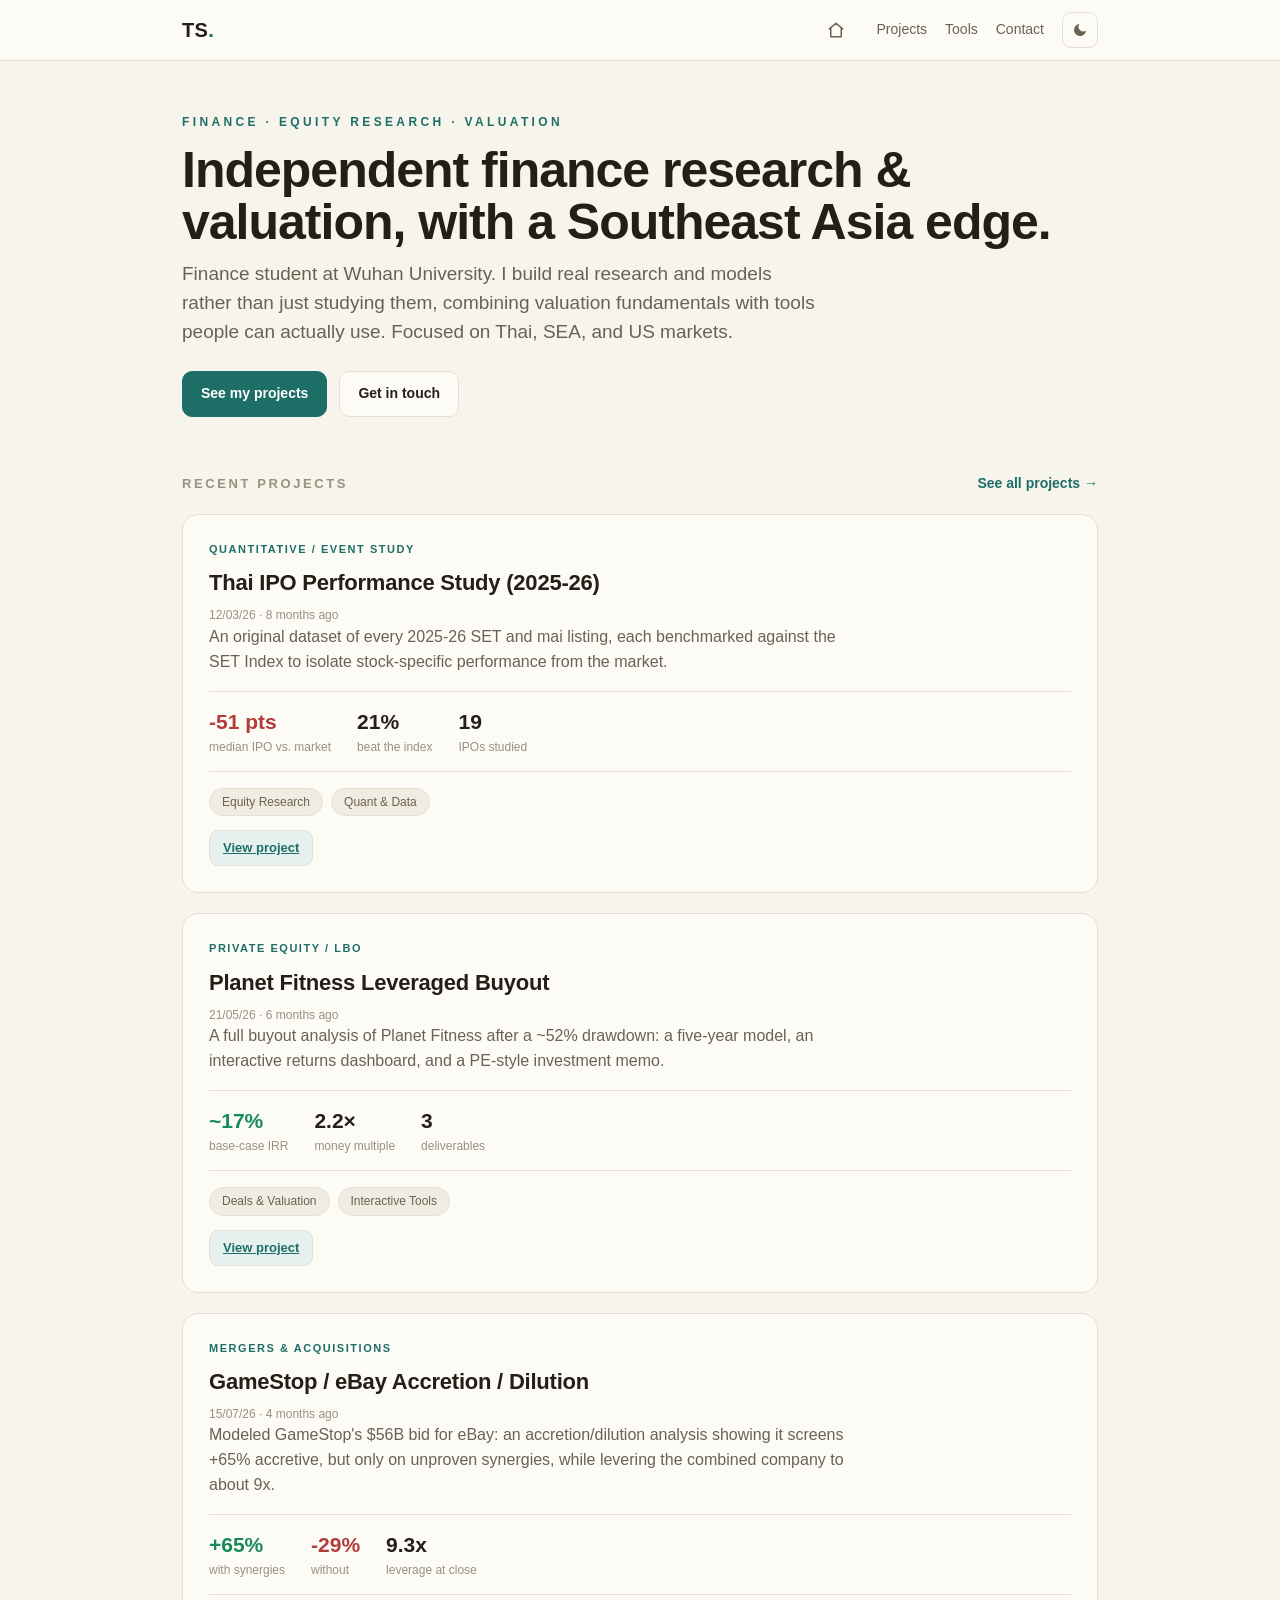
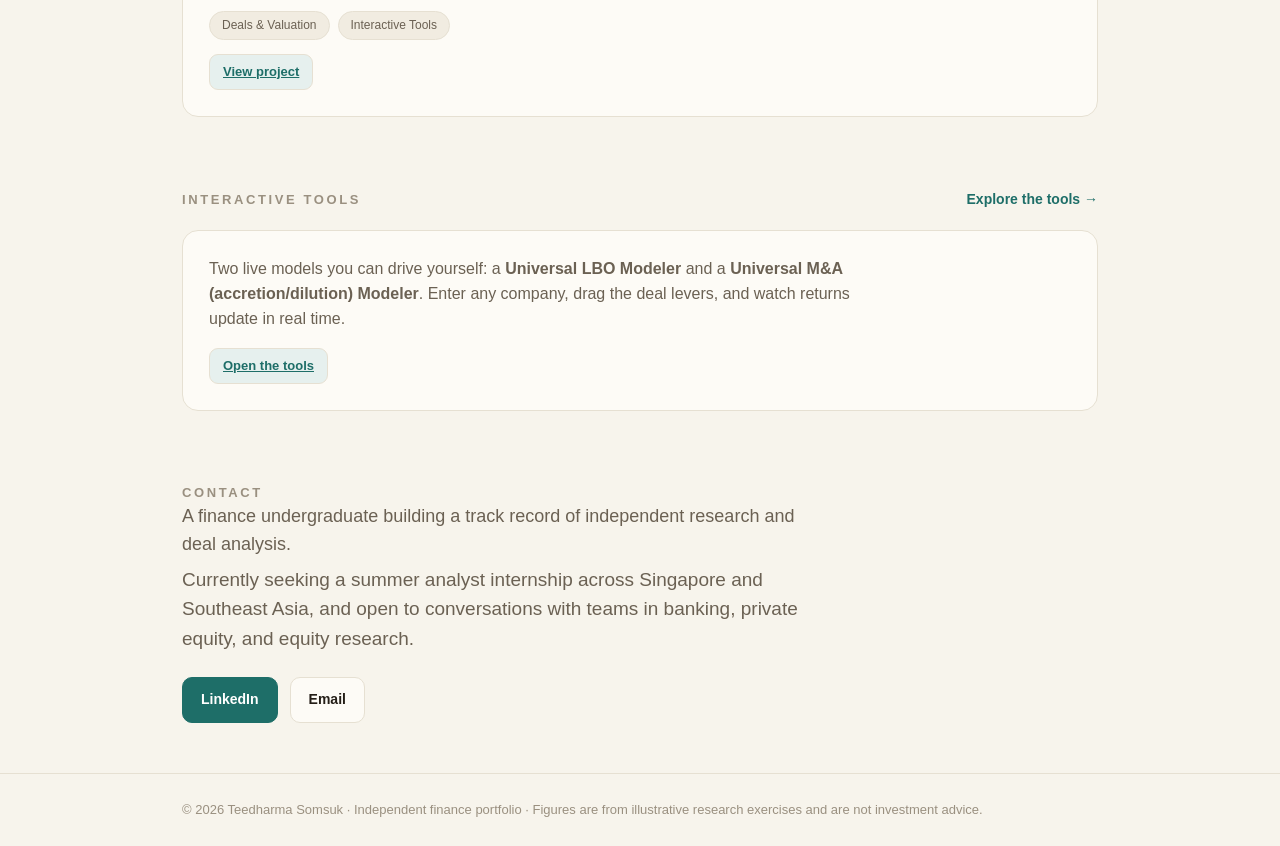
==== commit 1a3bde05: "Add files via upload" ====
--- a/index.html
+++ b/index.html
@@ -1,4 +1,4 @@
-<!doctype html><html lang="en"><head><meta charset="utf-8"><meta name="viewport" content="width=device-width, initial-scale=1"><title>Teedharma Somsuk | Finance Portfolio</title><style>
+<!doctype html><html lang="en"><head><meta charset="utf-8"><meta name="viewport" content="width=device-width, initial-scale=1"><title>Teedharma Somsuk | Finance Portfolio</title><meta name="description" content="Independent equity research, valuation, and interactive financial models by Teedharma Somsuk, a finance student focused on Thai, SEA, and US markets."><meta property="og:type" content="website"><meta property="og:title" content="Teedharma Somsuk | Finance Portfolio"><meta property="og:description" content="Independent equity research, valuation, and interactive financial models by Teedharma Somsuk, a finance student focused on Thai, SEA, and US markets."><meta name="twitter:card" content="summary"><link rel="icon" href="data:image/svg+xml,%3Csvg%20xmlns%3D%22http%3A//www.w3.org/2000/svg%22%20viewBox%3D%220%200%20100%20100%22%3E%3Crect%20width%3D%22100%22%20height%3D%22100%22%20rx%3D%2224%22%20fill%3D%22%231E6E68%22/%3E%3Ctext%20x%3D%2250%22%20y%3D%2256%22%20font-family%3D%22Segoe%20UI%2CArial%2Csans-serif%22%20font-size%3D%2244%22%20font-weight%3D%22800%22%20fill%3D%22%23F7F4EC%22%20text-anchor%3D%22middle%22%20dominant-baseline%3D%22central%22%3ETS%3C/text%3E%3C/svg%3E"><style>
   :root{--bg:#F7F4EC;--card:#FDFBF6;--ink:#241E17;--muted:#6B6153;--faint:#9A9080;
     --accent:#1E6E68;--accent2:#2B8A83;--line:#E6E0D2;--pos:#178A5A;--neg:#B23B3B;
     --tag:#F1ECE1;--plk:#E6F0EE;--plkh:#DCEBE8;--hdr:rgba(253,251,246,.92);
@@ -41,6 +41,12 @@
   .card{background:var(--card);border:1px solid var(--line);border-radius:16px;padding:26px;margin-bottom:20px;transition:box-shadow .18s,transform .18s}
   .card:hover{box-shadow:0 10px 30px rgba(40,30,15,.08);transform:translateY(-2px)}
   .ctag{font-size:11px;letter-spacing:.14em;text-transform:uppercase;color:var(--accent);font-weight:700}
+  .pubdate{font-size:12px;color:var(--faint);margin-top:6px}
+  .toolbar{display:flex;justify-content:space-between;align-items:flex-start;gap:14px;flex-wrap:wrap;margin-bottom:24px}
+  .sortwrap{display:flex;align-items:center;gap:8px}
+  .sortwrap label{font-size:13px;color:var(--faint)}
+  .sortwrap select{font-family:var(--sans);font-size:13px;font-weight:600;color:var(--ink);background:var(--card);border:1px solid var(--line);border-radius:9px;padding:8px 11px;cursor:pointer}
+  .sortwrap select:focus{outline:none;border-color:var(--accent)}
   .card h3{font-size:22px;margin:8px 0 6px;font-weight:800;letter-spacing:-.01em}
   .card p{color:var(--muted);margin:0 0 16px;max-width:660px}
   .stats{display:flex;gap:26px;flex-wrap:wrap;margin:0 0 16px;padding:14px 0;border-top:1px solid var(--line);border-bottom:1px solid var(--line)}
@@ -85,4 +91,4 @@
   body[data-theme="dark"] .filt.on{color:#0E1C1E}
   body[data-theme="dark"] .card:hover{box-shadow:0 10px 30px rgba(0,0,0,.4)}
   @media(prefers-reduced-motion:reduce){*{transition:none!important}}
-</style></head><body><header><div class="wrap hrow"><a class="brand" href="index.html">TS<span>.</span></a><div class="hright"><a class="navico" href="index.html" aria-label="Home"><svg width="18" height="18" viewBox="0 0 24 24" fill="none" stroke="currentColor" stroke-width="2" stroke-linecap="round" stroke-linejoin="round"><path d="M3 10.5L12 3l9 7.5"/><path d="M5 9.5V21h14V9.5"/></svg></a><nav class="hlinks"><a href="projects.html">Projects</a><a href="tools.html">Tools</a><a href="#contact">Contact</a></nav><button id="themeToggle" class="tglbtn" aria-label="Toggle dark mode"></button></div></div></header><div class="wrap"><section class="hero"><div class="eyebrow">Finance &middot; Equity Research &middot; Valuation</div><h1>Independent finance research &amp; valuation, with a Southeast&nbsp;Asia edge.</h1><p class="lead">Finance student at Wuhan University. I build real research and models rather than just studying them, combining valuation fundamentals with tools people can actually use. Focused on Thai, SEA, and US markets.</p><div class="cta"><a class="btn primary" href="projects.html">See my projects</a><a class="btn" href="#contact">Get in touch</a></div></section><section class="sec"><div class="sechead"><h2>Recent Projects</h2><a class="seeall" href="projects.html">See all projects &rarr;</a></div><article class="card"><div class="ctag">Quantitative / Event Study</div><h3>Thai IPO Performance Study (2025-26)</h3><p>An original dataset of every 2025-26 SET and mai listing, each benchmarked against the SET Index to isolate stock-specific performance from the market.</p><div class="stats num"><div class="stat"><div class="v neg">-51 pts</div><div class="k">median IPO vs. market</div></div><div class="stat"><div class="v">21%</div><div class="k">beat the index</div></div><div class="stat"><div class="v">19</div><div class="k">IPOs studied</div></div></div><div class="cats"><span class="cat">Equity Research</span><span class="cat">Quant &amp; Data</span></div><div class="links"><a class="plink" href="projects.html#proj-ipo">View project</a></div></article><article class="card"><div class="ctag">Private Equity / LBO</div><h3>Planet Fitness Leveraged Buyout</h3><p>A full buyout analysis of Planet Fitness after a ~52% drawdown: a five-year model, an interactive returns dashboard, and a PE-style investment memo.</p><div class="stats num"><div class="stat"><div class="v pos">~17%</div><div class="k">base-case IRR</div></div><div class="stat"><div class="v">2.2&times;</div><div class="k">money multiple</div></div><div class="stat"><div class="v">3</div><div class="k">deliverables</div></div></div><div class="cats"><span class="cat">Deals &amp; Valuation</span><span class="cat">Interactive Tools</span></div><div class="links"><a class="plink" href="projects.html#proj-lbo">View project</a></div></article><article class="card"><div class="ctag">Mergers &amp; Acquisitions</div><h3>GameStop / eBay Accretion / Dilution</h3><p>Modeled GameStop's $56B bid for eBay: an accretion/dilution analysis showing it screens +65% accretive, but only on unproven synergies, while levering the combined company to about 9x.</p><div class="stats num"><div class="stat"><div class="v pos">+65%</div><div class="k">with synergies</div></div><div class="stat"><div class="v neg">-29%</div><div class="k">without</div></div><div class="stat"><div class="v">9.3x</div><div class="k">leverage at close</div></div></div><div class="cats"><span class="cat">Deals &amp; Valuation</span><span class="cat">Interactive Tools</span></div><div class="links"><a class="plink" href="projects.html#proj-ma">View project</a></div></article></section><section class="sec"><div class="sechead"><h2>Interactive Tools</h2><a class="seeall" href="tools.html">Explore the tools &rarr;</a></div><article class="card"><p style="margin:0">Two live models you can drive yourself: a <b>Universal LBO Modeler</b> and a <b>Universal M&amp;A (accretion/dilution) Modeler</b>. Enter any company, drag the deal levers, and watch returns update in real time.</p><div class="links" style="margin-top:16px"><a class="plink" href="tools.html">Open the tools</a></div></article></section><section class="sec" id="contact"><h2>Contact</h2><p class="lead" style="font-size:18px;margin-bottom:6px">A finance undergraduate building a track record of independent research and deal analysis.</p><p class="lead">Currently seeking a summer analyst internship across Singapore and Southeast Asia, and open to conversations with teams in banking, private equity, and equity research.</p><div class="cta"><a class="btn primary" href="https://www.linkedin.com/in/teedharma-somsuk-b40ba3373/" target="_blank" rel="noopener">LinkedIn</a><a class="btn" href="mailto:pufferfish211248@gmail.com">Email</a></div></section></div><footer><div class="wrap">&copy; <span id="yr"></span> Teedharma Somsuk &middot; Independent finance portfolio &middot; Figures are from illustrative research exercises and are not investment advice.</div></footer><script>document.getElementById("yr").textContent=new Date().getFullYear();(function(){var b=document.body,k="portfolio-theme",t=document.getElementById("themeToggle");var M='<svg width="16" height="16" viewBox="0 0 24 24" fill="currentColor"><path d="M21 12.79A9 9 0 1 1 11.21 3 7 7 0 0 0 21 12.79z"/></svg>';var S='<svg width="16" height="16" viewBox="0 0 24 24" fill="none" stroke="currentColor" stroke-width="2" stroke-linecap="round"><circle cx="12" cy="12" r="4"/><path d="M12 2v2M12 20v2M4.9 4.9l1.4 1.4M17.7 17.7l1.4 1.4M2 12h2M20 12h2M4.9 19.1l1.4-1.4M17.7 6.3l1.4-1.4"/></svg>';function ap(x){if(x=="dark"){b.setAttribute("data-theme","dark");t.innerHTML=S;}else{b.removeAttribute("data-theme");t.innerHTML=M;}}var sv="light";try{sv=localStorage.getItem(k)||"light";}catch(e){}ap(sv);t.addEventListener("click",function(){var n=b.getAttribute("data-theme")=="dark"?"light":"dark";ap(n);try{localStorage.setItem(k,n);}catch(e){}});(function(){function op(o){var f=o.querySelector("iframe[data-src]");if(f&&!f.src){f.src=f.getAttribute("data-src");}o.classList.add("open");b.style.overflow="hidden";}function cl(o){o.classList.remove("open");b.style.overflow="";}document.querySelectorAll("[data-modal]").forEach(function(x){x.addEventListener("click",function(){var o=document.getElementById(x.getAttribute("data-modal"));if(o)op(o);});});document.querySelectorAll(".overlay").forEach(function(o){o.addEventListener("click",function(e){if(e.target===o)cl(o);});o.querySelectorAll("[data-close]").forEach(function(c){c.addEventListener("click",function(){cl(o);});});});document.addEventListener("keydown",function(e){if(e.key==="Escape"){document.querySelectorAll(".overlay.open").forEach(cl);}});})();})();</script></body></html>+</style></head><body><header><div class="wrap hrow"><a class="brand" href="index.html">TS<span>.</span></a><div class="hright"><a class="navico" href="index.html" aria-label="Home"><svg width="18" height="18" viewBox="0 0 24 24" fill="none" stroke="currentColor" stroke-width="2" stroke-linecap="round" stroke-linejoin="round"><path d="M3 10.5L12 3l9 7.5"/><path d="M5 9.5V21h14V9.5"/></svg></a><nav class="hlinks"><a href="projects.html">Projects</a><a href="tools.html">Tools</a><a href="#contact">Contact</a></nav><button id="themeToggle" class="tglbtn" aria-label="Toggle dark mode"></button></div></div></header><div class="wrap"><section class="hero"><div class="eyebrow">Finance &middot; Equity Research &middot; Valuation</div><h1>Independent finance research &amp; valuation, with a Southeast&nbsp;Asia edge.</h1><p class="lead">Finance student at Wuhan University. I build real research and models rather than just studying them, combining valuation fundamentals with tools people can actually use. Focused on Thai, SEA, and US markets.</p><div class="cta"><a class="btn primary" href="projects.html">See my projects</a><a class="btn" href="#contact">Get in touch</a></div></section><section class="sec"><div class="sechead"><h2>Recent Projects</h2><a class="seeall" href="projects.html">See all projects &rarr;</a></div><article class="card"><div class="ctag">Quantitative / Event Study</div><h3>Thai IPO Performance Study (2025-26)</h3><div class="pubdate" data-date="2026-03-12"></div><p>An original dataset of every 2025-26 SET and mai listing, each benchmarked against the SET Index to isolate stock-specific performance from the market.</p><div class="stats num"><div class="stat"><div class="v neg">-51 pts</div><div class="k">median IPO vs. market</div></div><div class="stat"><div class="v">21%</div><div class="k">beat the index</div></div><div class="stat"><div class="v">19</div><div class="k">IPOs studied</div></div></div><div class="cats"><span class="cat">Equity Research</span><span class="cat">Quant &amp; Data</span></div><div class="links"><a class="plink" href="projects.html#proj-ipo">View project</a></div></article><article class="card"><div class="ctag">Private Equity / LBO</div><h3>Planet Fitness Leveraged Buyout</h3><div class="pubdate" data-date="2026-05-21"></div><p>A full buyout analysis of Planet Fitness after a ~52% drawdown: a five-year model, an interactive returns dashboard, and a PE-style investment memo.</p><div class="stats num"><div class="stat"><div class="v pos">~17%</div><div class="k">base-case IRR</div></div><div class="stat"><div class="v">2.2&times;</div><div class="k">money multiple</div></div><div class="stat"><div class="v">3</div><div class="k">deliverables</div></div></div><div class="cats"><span class="cat">Deals &amp; Valuation</span><span class="cat">Interactive Tools</span></div><div class="links"><a class="plink" href="projects.html#proj-lbo">View project</a></div></article><article class="card"><div class="ctag">Mergers &amp; Acquisitions</div><h3>GameStop / eBay Accretion / Dilution</h3><div class="pubdate" data-date="2026-07-15"></div><p>Modeled GameStop's $56B bid for eBay: an accretion/dilution analysis showing it screens +65% accretive, but only on unproven synergies, while levering the combined company to about 9x.</p><div class="stats num"><div class="stat"><div class="v pos">+65%</div><div class="k">with synergies</div></div><div class="stat"><div class="v neg">-29%</div><div class="k">without</div></div><div class="stat"><div class="v">9.3x</div><div class="k">leverage at close</div></div></div><div class="cats"><span class="cat">Deals &amp; Valuation</span><span class="cat">Interactive Tools</span></div><div class="links"><a class="plink" href="projects.html#proj-ma">View project</a></div></article></section><section class="sec"><div class="sechead"><h2>Interactive Tools</h2><a class="seeall" href="tools.html">Explore the tools &rarr;</a></div><article class="card"><p style="margin:0">Two live models you can drive yourself: a <b>Universal LBO Modeler</b> and a <b>Universal M&amp;A (accretion/dilution) Modeler</b>. Enter any company, drag the deal levers, and watch returns update in real time.</p><div class="links" style="margin-top:16px"><a class="plink" href="tools.html">Open the tools</a></div></article></section><section class="sec" id="contact"><h2>Contact</h2><p class="lead" style="font-size:18px;margin-bottom:6px">A finance undergraduate building a track record of independent research and deal analysis.</p><p class="lead">Currently seeking a summer analyst internship across Singapore and Southeast Asia, and open to conversations with teams in banking, private equity, and equity research.</p><div class="cta"><a class="btn primary" href="https://www.linkedin.com/in/teedharma-somsuk-b40ba3373/" target="_blank" rel="noopener">LinkedIn</a><a class="btn" href="mailto:pufferfish211248@gmail.com">Email</a></div></section></div><footer><div class="wrap">&copy; <span id="yr"></span> Teedharma Somsuk &middot; Independent finance portfolio &middot; Figures are from illustrative research exercises and are not investment advice.</div></footer><script>document.getElementById("yr").textContent=new Date().getFullYear();(function(){function ago(iso){var t=new Date(iso),n=new Date(),s=(n-t)/1000;if(s<0)s=0;var h=s/3600,d=h/24,mo=d/30.44,y=d/365.25;function u(v,w){v=Math.max(1,Math.floor(v));return v+" "+w+(v>1?"s":"")+" ago";}if(h<1)return u(s/60,"minute");if(d<1)return u(h,"hour");if(mo<1)return u(d,"day");if(y<1)return u(mo,"month");return u(y,"year");}function fmt(iso){var p=iso.split("-");return p[2]+"/"+p[1]+"/"+p[0].slice(2);}document.querySelectorAll(".pubdate[data-date]").forEach(function(e){var iso=e.getAttribute("data-date");e.textContent=fmt(iso)+" · "+ago(iso);});})();(function(){var b=document.body,k="portfolio-theme",t=document.getElementById("themeToggle");var M='<svg width="16" height="16" viewBox="0 0 24 24" fill="currentColor"><path d="M21 12.79A9 9 0 1 1 11.21 3 7 7 0 0 0 21 12.79z"/></svg>';var S='<svg width="16" height="16" viewBox="0 0 24 24" fill="none" stroke="currentColor" stroke-width="2" stroke-linecap="round"><circle cx="12" cy="12" r="4"/><path d="M12 2v2M12 20v2M4.9 4.9l1.4 1.4M17.7 17.7l1.4 1.4M2 12h2M20 12h2M4.9 19.1l1.4-1.4M17.7 6.3l1.4-1.4"/></svg>';function ap(x){if(x=="dark"){b.setAttribute("data-theme","dark");t.innerHTML=S;}else{b.removeAttribute("data-theme");t.innerHTML=M;}}var sv="light";try{sv=localStorage.getItem(k)||"light";}catch(e){}ap(sv);t.addEventListener("click",function(){var n=b.getAttribute("data-theme")=="dark"?"light":"dark";ap(n);try{localStorage.setItem(k,n);}catch(e){}});(function(){function op(o){var f=o.querySelector("iframe[data-src]");if(f&&!f.src){f.src=f.getAttribute("data-src");}o.classList.add("open");b.style.overflow="hidden";}function cl(o){o.classList.remove("open");b.style.overflow="";}document.querySelectorAll("[data-modal]").forEach(function(x){x.addEventListener("click",function(){var o=document.getElementById(x.getAttribute("data-modal"));if(o)op(o);});});document.querySelectorAll(".overlay").forEach(function(o){o.addEventListener("click",function(e){if(e.target===o)cl(o);});o.querySelectorAll("[data-close]").forEach(function(c){c.addEventListener("click",function(){cl(o);});});});document.addEventListener("keydown",function(e){if(e.key==="Escape"){document.querySelectorAll(".overlay.open").forEach(cl);}});})();})();</script></body></html>
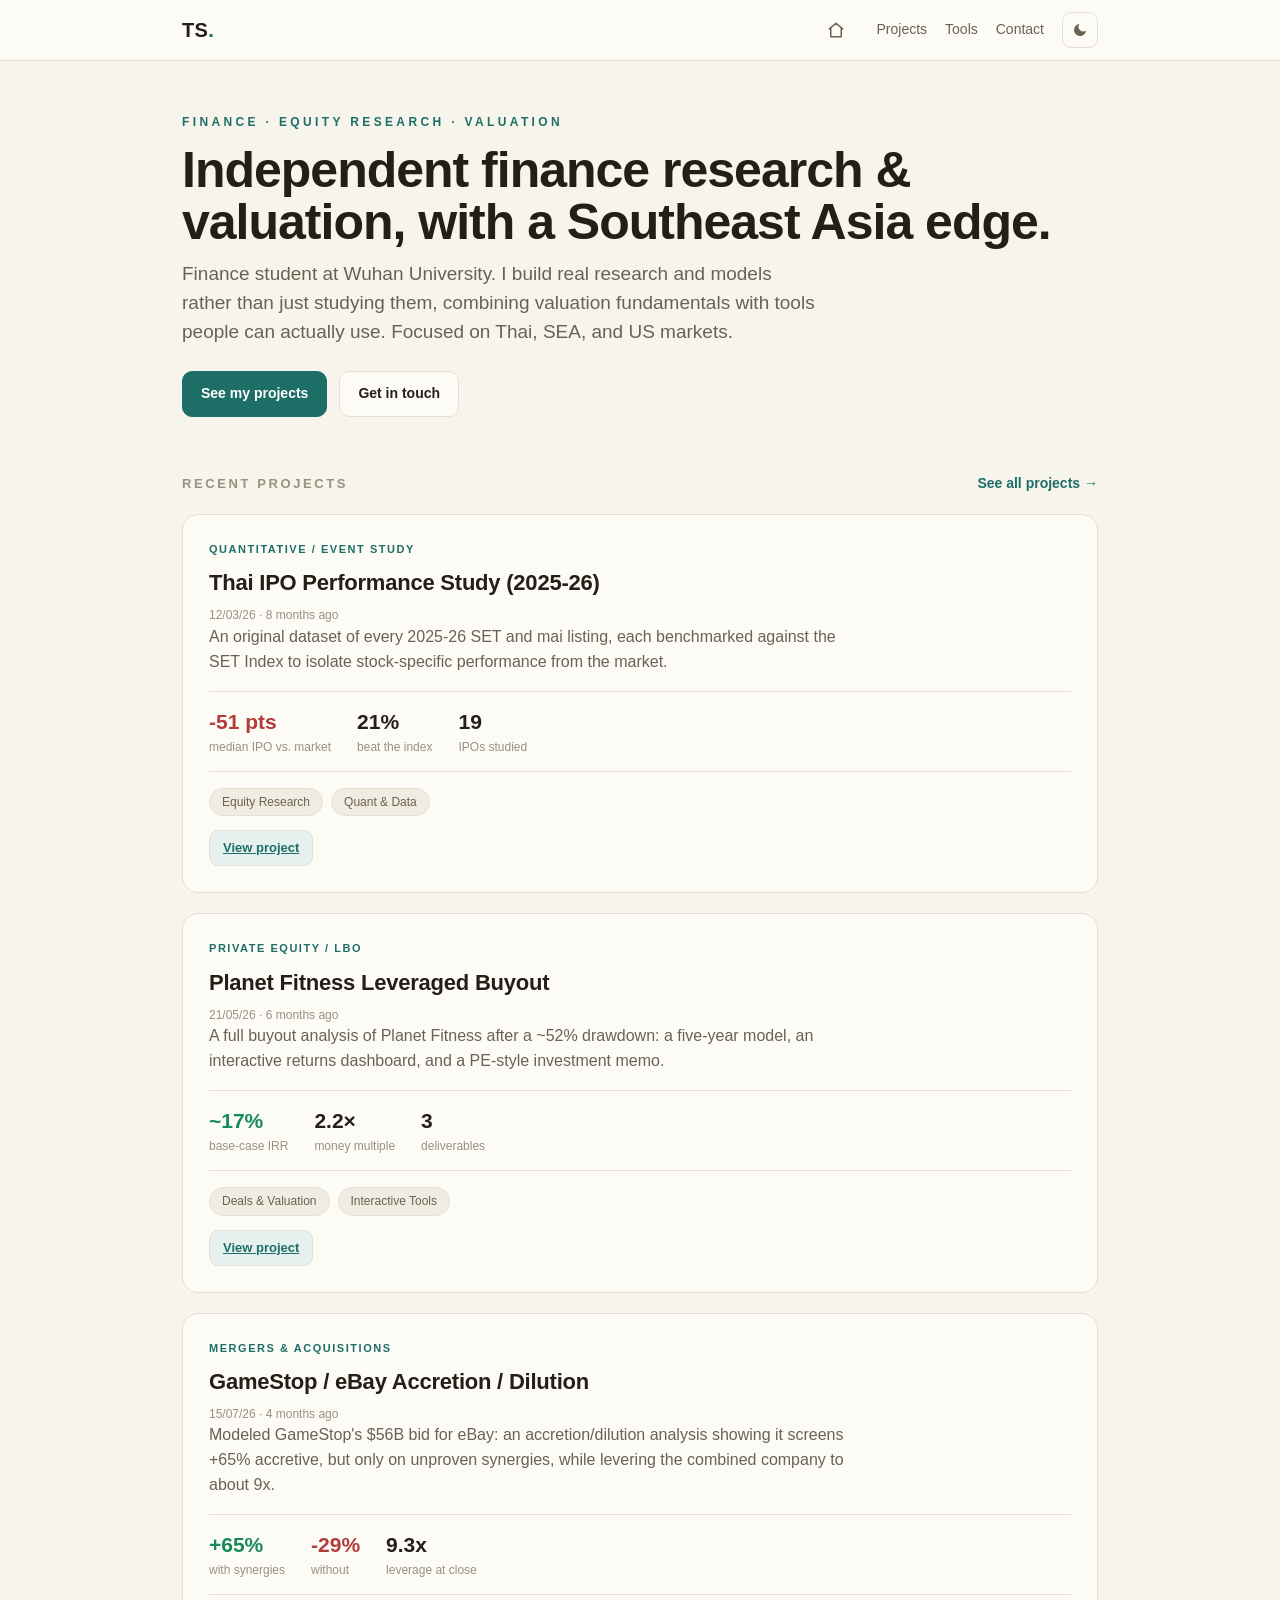
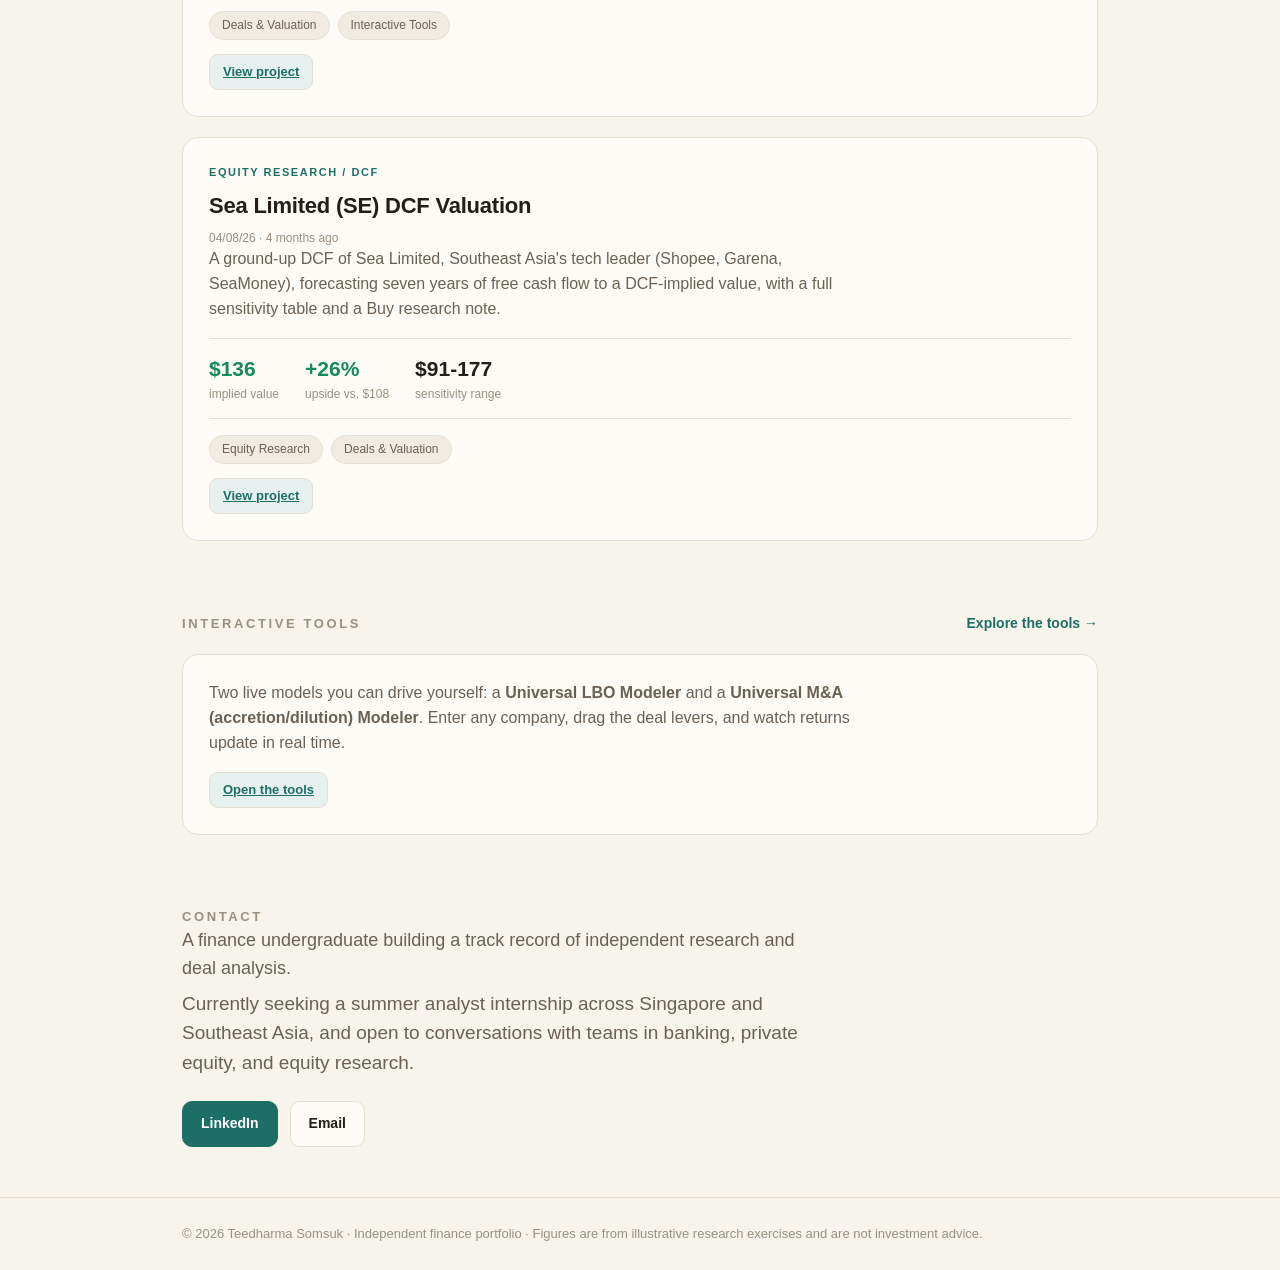
==== commit 60fbf250: "Add files via upload" ====
--- a/index.html
+++ b/index.html
@@ -60,6 +60,9 @@
   .plink:hover{background:var(--plkh)}
   .dlink{font-size:13px;font-weight:600;color:var(--muted);text-decoration:none;border:1px solid var(--line);border-radius:9px;padding:7px 11px}
   .dlink:hover{border-color:var(--accent);color:var(--accent)}
+  .mdl-dl{display:inline-block;margin-top:6px;padding:10px 18px;border-radius:10px;background:var(--accent);color:#fff;font-size:14px;font-weight:600;text-decoration:none}
+  .mdl-dl:hover{opacity:.9}
+  body[data-theme="dark"] .mdl-dl{color:#0E1C1E}
   .ext{font-size:13px;font-weight:600;color:var(--faint);text-decoration:none}.ext:hover{color:var(--accent)}
 
   .filters{display:flex;gap:9px;flex-wrap:wrap;margin-bottom:24px}
@@ -91,4 +94,4 @@
   body[data-theme="dark"] .filt.on{color:#0E1C1E}
   body[data-theme="dark"] .card:hover{box-shadow:0 10px 30px rgba(0,0,0,.4)}
   @media(prefers-reduced-motion:reduce){*{transition:none!important}}
-</style></head><body><header><div class="wrap hrow"><a class="brand" href="index.html">TS<span>.</span></a><div class="hright"><a class="navico" href="index.html" aria-label="Home"><svg width="18" height="18" viewBox="0 0 24 24" fill="none" stroke="currentColor" stroke-width="2" stroke-linecap="round" stroke-linejoin="round"><path d="M3 10.5L12 3l9 7.5"/><path d="M5 9.5V21h14V9.5"/></svg></a><nav class="hlinks"><a href="projects.html">Projects</a><a href="tools.html">Tools</a><a href="#contact">Contact</a></nav><button id="themeToggle" class="tglbtn" aria-label="Toggle dark mode"></button></div></div></header><div class="wrap"><section class="hero"><div class="eyebrow">Finance &middot; Equity Research &middot; Valuation</div><h1>Independent finance research &amp; valuation, with a Southeast&nbsp;Asia edge.</h1><p class="lead">Finance student at Wuhan University. I build real research and models rather than just studying them, combining valuation fundamentals with tools people can actually use. Focused on Thai, SEA, and US markets.</p><div class="cta"><a class="btn primary" href="projects.html">See my projects</a><a class="btn" href="#contact">Get in touch</a></div></section><section class="sec"><div class="sechead"><h2>Recent Projects</h2><a class="seeall" href="projects.html">See all projects &rarr;</a></div><article class="card"><div class="ctag">Quantitative / Event Study</div><h3>Thai IPO Performance Study (2025-26)</h3><div class="pubdate" data-date="2026-03-12"></div><p>An original dataset of every 2025-26 SET and mai listing, each benchmarked against the SET Index to isolate stock-specific performance from the market.</p><div class="stats num"><div class="stat"><div class="v neg">-51 pts</div><div class="k">median IPO vs. market</div></div><div class="stat"><div class="v">21%</div><div class="k">beat the index</div></div><div class="stat"><div class="v">19</div><div class="k">IPOs studied</div></div></div><div class="cats"><span class="cat">Equity Research</span><span class="cat">Quant &amp; Data</span></div><div class="links"><a class="plink" href="projects.html#proj-ipo">View project</a></div></article><article class="card"><div class="ctag">Private Equity / LBO</div><h3>Planet Fitness Leveraged Buyout</h3><div class="pubdate" data-date="2026-05-21"></div><p>A full buyout analysis of Planet Fitness after a ~52% drawdown: a five-year model, an interactive returns dashboard, and a PE-style investment memo.</p><div class="stats num"><div class="stat"><div class="v pos">~17%</div><div class="k">base-case IRR</div></div><div class="stat"><div class="v">2.2&times;</div><div class="k">money multiple</div></div><div class="stat"><div class="v">3</div><div class="k">deliverables</div></div></div><div class="cats"><span class="cat">Deals &amp; Valuation</span><span class="cat">Interactive Tools</span></div><div class="links"><a class="plink" href="projects.html#proj-lbo">View project</a></div></article><article class="card"><div class="ctag">Mergers &amp; Acquisitions</div><h3>GameStop / eBay Accretion / Dilution</h3><div class="pubdate" data-date="2026-07-15"></div><p>Modeled GameStop's $56B bid for eBay: an accretion/dilution analysis showing it screens +65% accretive, but only on unproven synergies, while levering the combined company to about 9x.</p><div class="stats num"><div class="stat"><div class="v pos">+65%</div><div class="k">with synergies</div></div><div class="stat"><div class="v neg">-29%</div><div class="k">without</div></div><div class="stat"><div class="v">9.3x</div><div class="k">leverage at close</div></div></div><div class="cats"><span class="cat">Deals &amp; Valuation</span><span class="cat">Interactive Tools</span></div><div class="links"><a class="plink" href="projects.html#proj-ma">View project</a></div></article></section><section class="sec"><div class="sechead"><h2>Interactive Tools</h2><a class="seeall" href="tools.html">Explore the tools &rarr;</a></div><article class="card"><p style="margin:0">Two live models you can drive yourself: a <b>Universal LBO Modeler</b> and a <b>Universal M&amp;A (accretion/dilution) Modeler</b>. Enter any company, drag the deal levers, and watch returns update in real time.</p><div class="links" style="margin-top:16px"><a class="plink" href="tools.html">Open the tools</a></div></article></section><section class="sec" id="contact"><h2>Contact</h2><p class="lead" style="font-size:18px;margin-bottom:6px">A finance undergraduate building a track record of independent research and deal analysis.</p><p class="lead">Currently seeking a summer analyst internship across Singapore and Southeast Asia, and open to conversations with teams in banking, private equity, and equity research.</p><div class="cta"><a class="btn primary" href="https://www.linkedin.com/in/teedharma-somsuk-b40ba3373/" target="_blank" rel="noopener">LinkedIn</a><a class="btn" href="mailto:pufferfish211248@gmail.com">Email</a></div></section></div><footer><div class="wrap">&copy; <span id="yr"></span> Teedharma Somsuk &middot; Independent finance portfolio &middot; Figures are from illustrative research exercises and are not investment advice.</div></footer><script>document.getElementById("yr").textContent=new Date().getFullYear();(function(){function ago(iso){var t=new Date(iso),n=new Date(),s=(n-t)/1000;if(s<0)s=0;var h=s/3600,d=h/24,mo=d/30.44,y=d/365.25;function u(v,w){v=Math.max(1,Math.floor(v));return v+" "+w+(v>1?"s":"")+" ago";}if(h<1)return u(s/60,"minute");if(d<1)return u(h,"hour");if(mo<1)return u(d,"day");if(y<1)return u(mo,"month");return u(y,"year");}function fmt(iso){var p=iso.split("-");return p[2]+"/"+p[1]+"/"+p[0].slice(2);}document.querySelectorAll(".pubdate[data-date]").forEach(function(e){var iso=e.getAttribute("data-date");e.textContent=fmt(iso)+" · "+ago(iso);});})();(function(){var b=document.body,k="portfolio-theme",t=document.getElementById("themeToggle");var M='<svg width="16" height="16" viewBox="0 0 24 24" fill="currentColor"><path d="M21 12.79A9 9 0 1 1 11.21 3 7 7 0 0 0 21 12.79z"/></svg>';var S='<svg width="16" height="16" viewBox="0 0 24 24" fill="none" stroke="currentColor" stroke-width="2" stroke-linecap="round"><circle cx="12" cy="12" r="4"/><path d="M12 2v2M12 20v2M4.9 4.9l1.4 1.4M17.7 17.7l1.4 1.4M2 12h2M20 12h2M4.9 19.1l1.4-1.4M17.7 6.3l1.4-1.4"/></svg>';function ap(x){if(x=="dark"){b.setAttribute("data-theme","dark");t.innerHTML=S;}else{b.removeAttribute("data-theme");t.innerHTML=M;}}var sv="light";try{sv=localStorage.getItem(k)||"light";}catch(e){}ap(sv);t.addEventListener("click",function(){var n=b.getAttribute("data-theme")=="dark"?"light":"dark";ap(n);try{localStorage.setItem(k,n);}catch(e){}});(function(){function op(o){var f=o.querySelector("iframe[data-src]");if(f&&!f.src){f.src=f.getAttribute("data-src");}o.classList.add("open");b.style.overflow="hidden";}function cl(o){o.classList.remove("open");b.style.overflow="";}document.querySelectorAll("[data-modal]").forEach(function(x){x.addEventListener("click",function(){var o=document.getElementById(x.getAttribute("data-modal"));if(o)op(o);});});document.querySelectorAll(".overlay").forEach(function(o){o.addEventListener("click",function(e){if(e.target===o)cl(o);});o.querySelectorAll("[data-close]").forEach(function(c){c.addEventListener("click",function(){cl(o);});});});document.addEventListener("keydown",function(e){if(e.key==="Escape"){document.querySelectorAll(".overlay.open").forEach(cl);}});})();})();</script></body></html>+</style></head><body><header><div class="wrap hrow"><a class="brand" href="index.html">TS<span>.</span></a><div class="hright"><a class="navico" href="index.html" aria-label="Home"><svg width="18" height="18" viewBox="0 0 24 24" fill="none" stroke="currentColor" stroke-width="2" stroke-linecap="round" stroke-linejoin="round"><path d="M3 10.5L12 3l9 7.5"/><path d="M5 9.5V21h14V9.5"/></svg></a><nav class="hlinks"><a href="projects.html">Projects</a><a href="tools.html">Tools</a><a href="#contact">Contact</a></nav><button id="themeToggle" class="tglbtn" aria-label="Toggle dark mode"></button></div></div></header><div class="wrap"><section class="hero"><div class="eyebrow">Finance &middot; Equity Research &middot; Valuation</div><h1>Independent finance research &amp; valuation, with a Southeast&nbsp;Asia edge.</h1><p class="lead">Finance student at Wuhan University. I build real research and models rather than just studying them, combining valuation fundamentals with tools people can actually use. Focused on Thai, SEA, and US markets.</p><div class="cta"><a class="btn primary" href="projects.html">See my projects</a><a class="btn" href="#contact">Get in touch</a></div></section><section class="sec"><div class="sechead"><h2>Recent Projects</h2><a class="seeall" href="projects.html">See all projects &rarr;</a></div><article class="card"><div class="ctag">Quantitative / Event Study</div><h3>Thai IPO Performance Study (2025-26)</h3><div class="pubdate" data-date="2026-03-12"></div><p>An original dataset of every 2025-26 SET and mai listing, each benchmarked against the SET Index to isolate stock-specific performance from the market.</p><div class="stats num"><div class="stat"><div class="v neg">-51 pts</div><div class="k">median IPO vs. market</div></div><div class="stat"><div class="v">21%</div><div class="k">beat the index</div></div><div class="stat"><div class="v">19</div><div class="k">IPOs studied</div></div></div><div class="cats"><span class="cat">Equity Research</span><span class="cat">Quant &amp; Data</span></div><div class="links"><a class="plink" href="projects.html#proj-ipo">View project</a></div></article><article class="card"><div class="ctag">Private Equity / LBO</div><h3>Planet Fitness Leveraged Buyout</h3><div class="pubdate" data-date="2026-05-21"></div><p>A full buyout analysis of Planet Fitness after a ~52% drawdown: a five-year model, an interactive returns dashboard, and a PE-style investment memo.</p><div class="stats num"><div class="stat"><div class="v pos">~17%</div><div class="k">base-case IRR</div></div><div class="stat"><div class="v">2.2&times;</div><div class="k">money multiple</div></div><div class="stat"><div class="v">3</div><div class="k">deliverables</div></div></div><div class="cats"><span class="cat">Deals &amp; Valuation</span><span class="cat">Interactive Tools</span></div><div class="links"><a class="plink" href="projects.html#proj-lbo">View project</a></div></article><article class="card"><div class="ctag">Mergers &amp; Acquisitions</div><h3>GameStop / eBay Accretion / Dilution</h3><div class="pubdate" data-date="2026-07-15"></div><p>Modeled GameStop's $56B bid for eBay: an accretion/dilution analysis showing it screens +65% accretive, but only on unproven synergies, while levering the combined company to about 9x.</p><div class="stats num"><div class="stat"><div class="v pos">+65%</div><div class="k">with synergies</div></div><div class="stat"><div class="v neg">-29%</div><div class="k">without</div></div><div class="stat"><div class="v">9.3x</div><div class="k">leverage at close</div></div></div><div class="cats"><span class="cat">Deals &amp; Valuation</span><span class="cat">Interactive Tools</span></div><div class="links"><a class="plink" href="projects.html#proj-ma">View project</a></div></article><article class="card"><div class="ctag">Equity Research / DCF</div><h3>Sea Limited (SE) DCF Valuation</h3><div class="pubdate" data-date="2026-08-04"></div><p>A ground-up DCF of Sea Limited, Southeast Asia's tech leader (Shopee, Garena, SeaMoney), forecasting seven years of free cash flow to a DCF-implied value, with a full sensitivity table and a Buy research note.</p><div class="stats num"><div class="stat"><div class="v pos">$136</div><div class="k">implied value</div></div><div class="stat"><div class="v pos">+26%</div><div class="k">upside vs. $108</div></div><div class="stat"><div class="v">$91-177</div><div class="k">sensitivity range</div></div></div><div class="cats"><span class="cat">Equity Research</span><span class="cat">Deals &amp; Valuation</span></div><div class="links"><a class="plink" href="projects.html#proj-sea">View project</a></div></article></section><section class="sec"><div class="sechead"><h2>Interactive Tools</h2><a class="seeall" href="tools.html">Explore the tools &rarr;</a></div><article class="card"><p style="margin:0">Two live models you can drive yourself: a <b>Universal LBO Modeler</b> and a <b>Universal M&amp;A (accretion/dilution) Modeler</b>. Enter any company, drag the deal levers, and watch returns update in real time.</p><div class="links" style="margin-top:16px"><a class="plink" href="tools.html">Open the tools</a></div></article></section><section class="sec" id="contact"><h2>Contact</h2><p class="lead" style="font-size:18px;margin-bottom:6px">A finance undergraduate building a track record of independent research and deal analysis.</p><p class="lead">Currently seeking a summer analyst internship across Singapore and Southeast Asia, and open to conversations with teams in banking, private equity, and equity research.</p><div class="cta"><a class="btn primary" href="https://www.linkedin.com/in/teedharma-somsuk-b40ba3373/" target="_blank" rel="noopener">LinkedIn</a><a class="btn" href="mailto:pufferfish211248@gmail.com">Email</a></div></section></div><footer><div class="wrap">&copy; <span id="yr"></span> Teedharma Somsuk &middot; Independent finance portfolio &middot; Figures are from illustrative research exercises and are not investment advice.</div></footer><script>document.getElementById("yr").textContent=new Date().getFullYear();(function(){function ago(iso){var t=new Date(iso),n=new Date(),s=(n-t)/1000;if(s<0)s=0;var h=s/3600,d=h/24,mo=d/30.44,y=d/365.25;function u(v,w){v=Math.max(1,Math.floor(v));return v+" "+w+(v>1?"s":"")+" ago";}if(h<1)return u(s/60,"minute");if(d<1)return u(h,"hour");if(mo<1)return u(d,"day");if(y<1)return u(mo,"month");return u(y,"year");}function fmt(iso){var p=iso.split("-");return p[2]+"/"+p[1]+"/"+p[0].slice(2);}document.querySelectorAll(".pubdate[data-date]").forEach(function(e){var iso=e.getAttribute("data-date");e.textContent=fmt(iso)+" · "+ago(iso);});})();(function(){var b=document.body,k="portfolio-theme",t=document.getElementById("themeToggle");var M='<svg width="16" height="16" viewBox="0 0 24 24" fill="currentColor"><path d="M21 12.79A9 9 0 1 1 11.21 3 7 7 0 0 0 21 12.79z"/></svg>';var S='<svg width="16" height="16" viewBox="0 0 24 24" fill="none" stroke="currentColor" stroke-width="2" stroke-linecap="round"><circle cx="12" cy="12" r="4"/><path d="M12 2v2M12 20v2M4.9 4.9l1.4 1.4M17.7 17.7l1.4 1.4M2 12h2M20 12h2M4.9 19.1l1.4-1.4M17.7 6.3l1.4-1.4"/></svg>';function ap(x){if(x=="dark"){b.setAttribute("data-theme","dark");t.innerHTML=S;}else{b.removeAttribute("data-theme");t.innerHTML=M;}}var sv="light";try{sv=localStorage.getItem(k)||"light";}catch(e){}ap(sv);t.addEventListener("click",function(){var n=b.getAttribute("data-theme")=="dark"?"light":"dark";ap(n);try{localStorage.setItem(k,n);}catch(e){}});(function(){function op(o){var f=o.querySelector("iframe[data-src]");if(f&&!f.src){f.src=f.getAttribute("data-src");}o.classList.add("open");b.style.overflow="hidden";}function cl(o){o.classList.remove("open");b.style.overflow="";}document.querySelectorAll("[data-modal]").forEach(function(x){x.addEventListener("click",function(){var o=document.getElementById(x.getAttribute("data-modal"));if(o)op(o);});});document.querySelectorAll(".overlay").forEach(function(o){o.addEventListener("click",function(e){if(e.target===o)cl(o);});o.querySelectorAll("[data-close]").forEach(function(c){c.addEventListener("click",function(){cl(o);});});});document.addEventListener("keydown",function(e){if(e.key==="Escape"){document.querySelectorAll(".overlay.open").forEach(cl);}});})();})();</script></body></html>
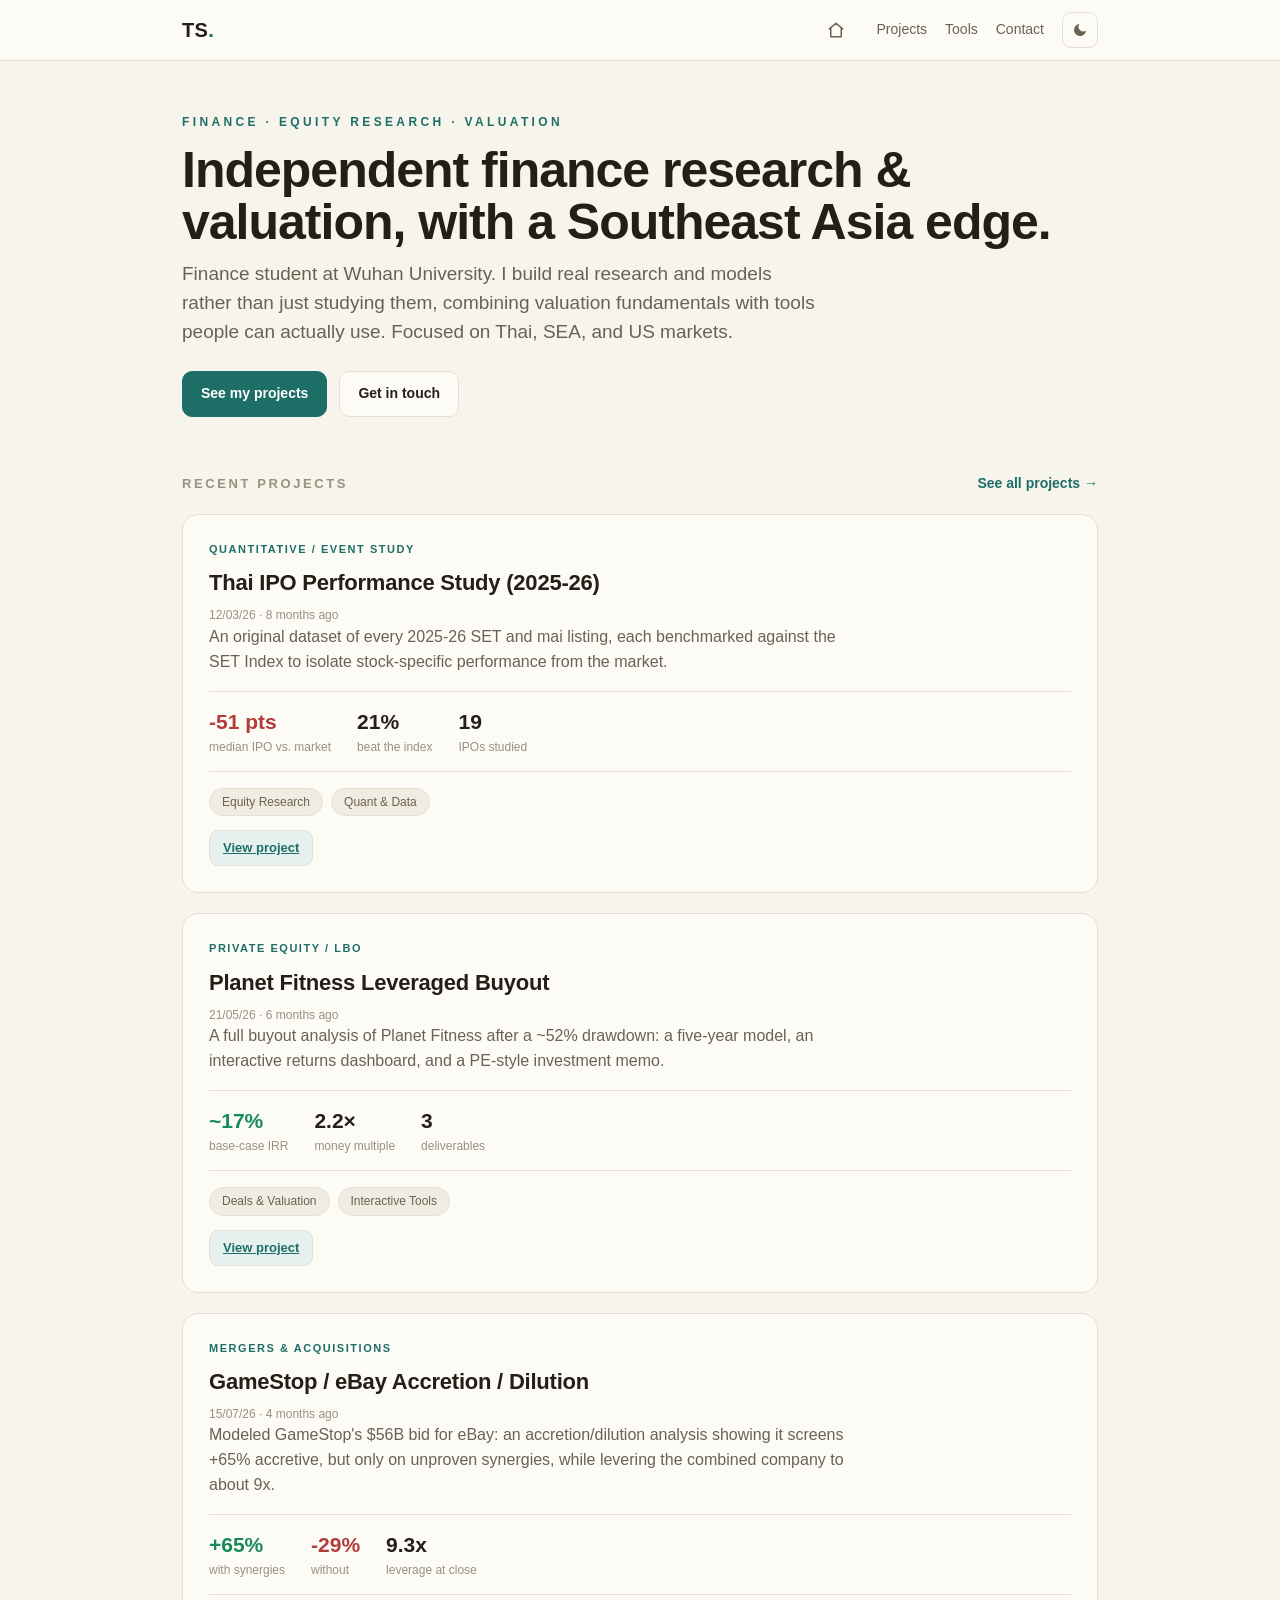
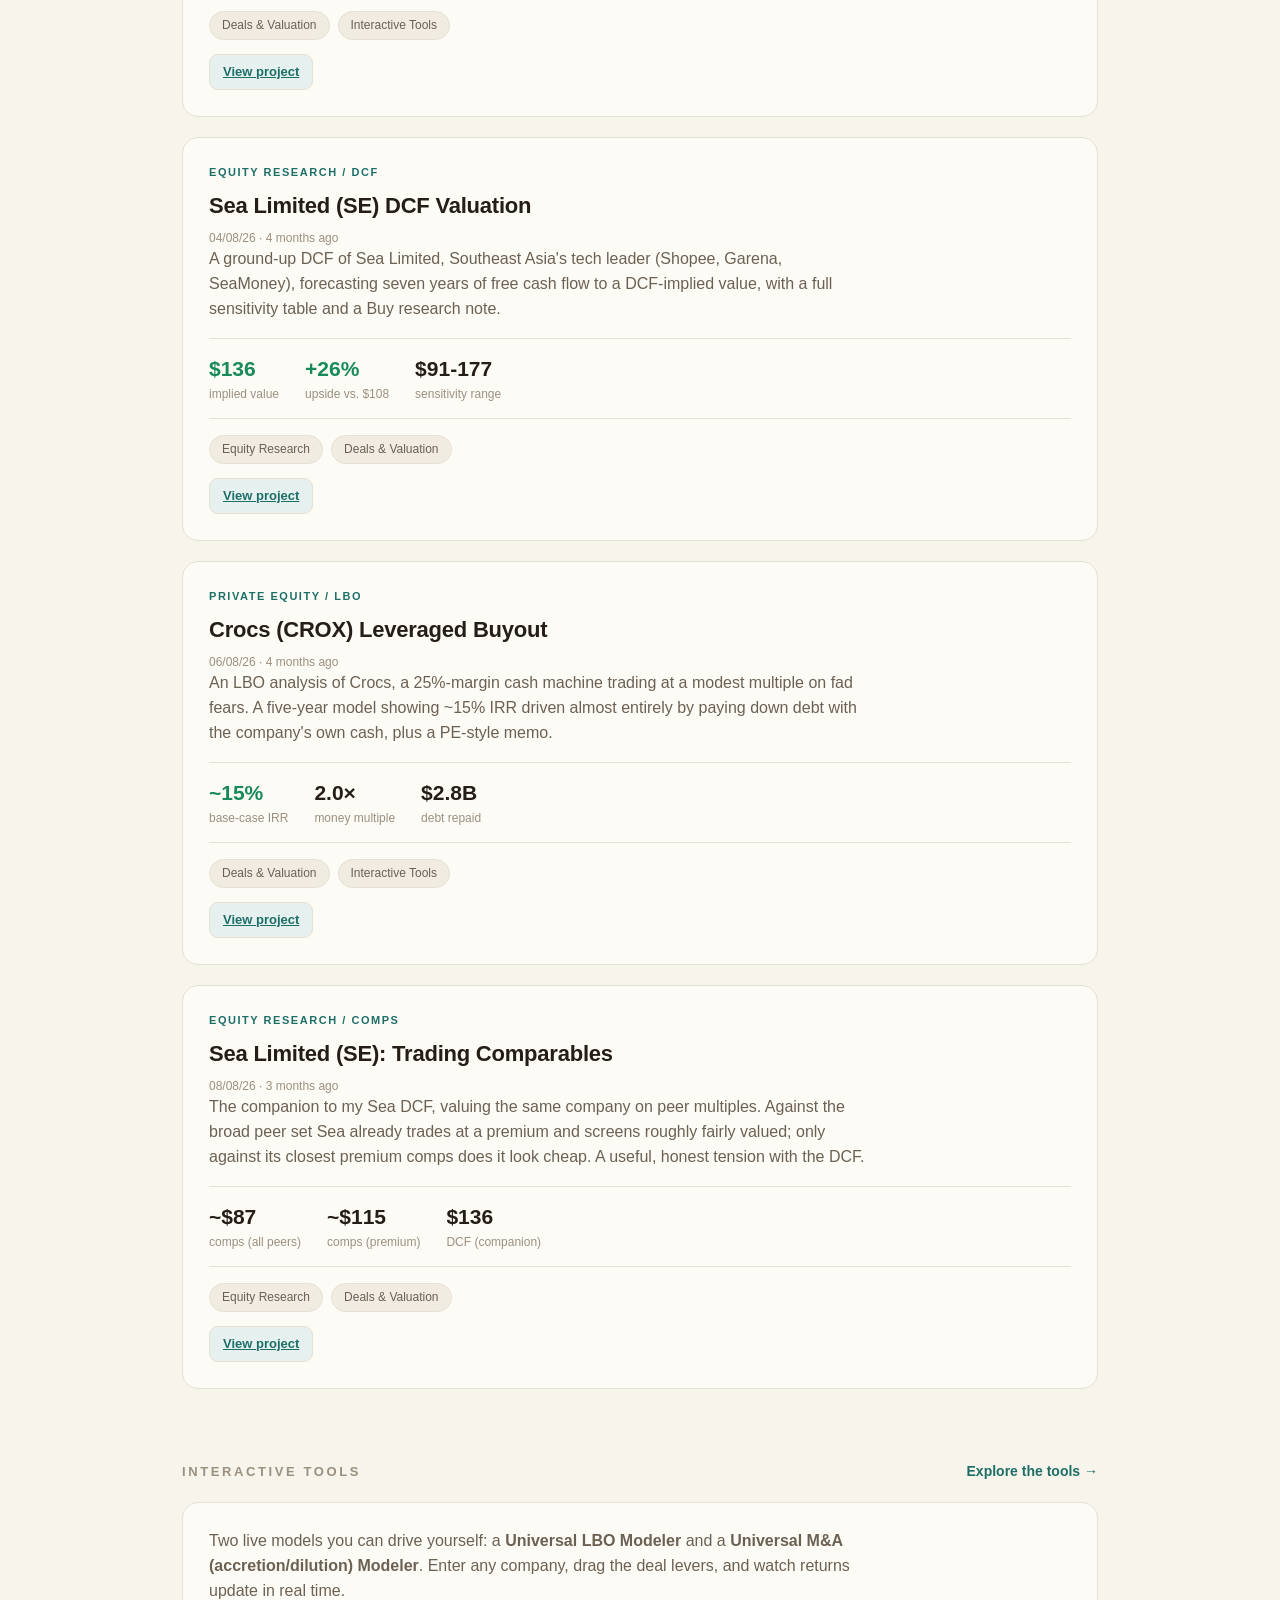
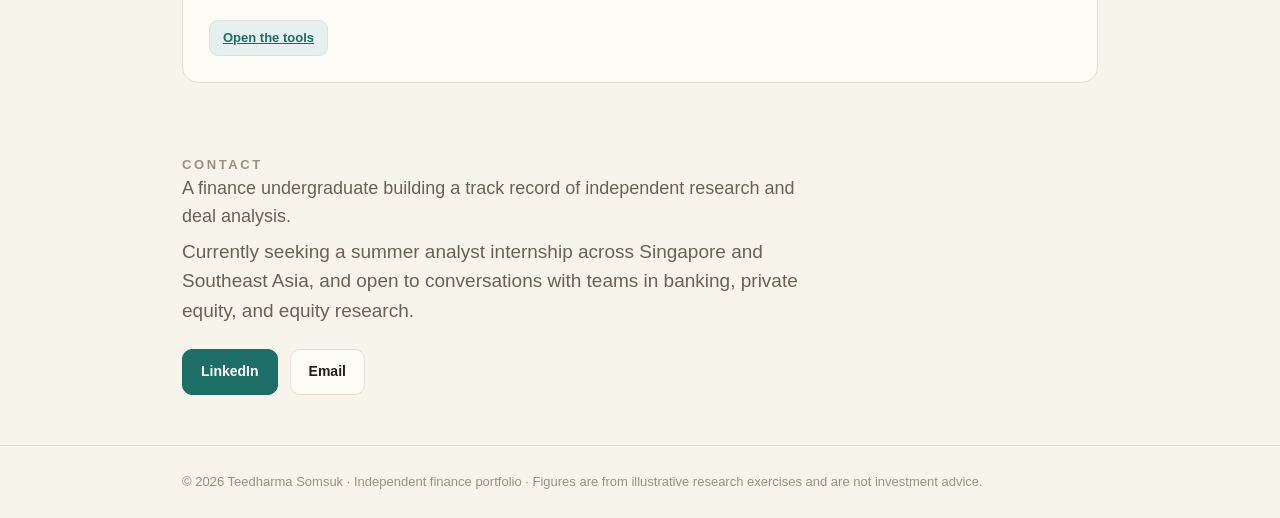
==== commit 67902fae: "Add files via upload" ====
--- a/index.html
+++ b/index.html
@@ -94,4 +94,4 @@
   body[data-theme="dark"] .filt.on{color:#0E1C1E}
   body[data-theme="dark"] .card:hover{box-shadow:0 10px 30px rgba(0,0,0,.4)}
   @media(prefers-reduced-motion:reduce){*{transition:none!important}}
-</style></head><body><header><div class="wrap hrow"><a class="brand" href="index.html">TS<span>.</span></a><div class="hright"><a class="navico" href="index.html" aria-label="Home"><svg width="18" height="18" viewBox="0 0 24 24" fill="none" stroke="currentColor" stroke-width="2" stroke-linecap="round" stroke-linejoin="round"><path d="M3 10.5L12 3l9 7.5"/><path d="M5 9.5V21h14V9.5"/></svg></a><nav class="hlinks"><a href="projects.html">Projects</a><a href="tools.html">Tools</a><a href="#contact">Contact</a></nav><button id="themeToggle" class="tglbtn" aria-label="Toggle dark mode"></button></div></div></header><div class="wrap"><section class="hero"><div class="eyebrow">Finance &middot; Equity Research &middot; Valuation</div><h1>Independent finance research &amp; valuation, with a Southeast&nbsp;Asia edge.</h1><p class="lead">Finance student at Wuhan University. I build real research and models rather than just studying them, combining valuation fundamentals with tools people can actually use. Focused on Thai, SEA, and US markets.</p><div class="cta"><a class="btn primary" href="projects.html">See my projects</a><a class="btn" href="#contact">Get in touch</a></div></section><section class="sec"><div class="sechead"><h2>Recent Projects</h2><a class="seeall" href="projects.html">See all projects &rarr;</a></div><article class="card"><div class="ctag">Quantitative / Event Study</div><h3>Thai IPO Performance Study (2025-26)</h3><div class="pubdate" data-date="2026-03-12"></div><p>An original dataset of every 2025-26 SET and mai listing, each benchmarked against the SET Index to isolate stock-specific performance from the market.</p><div class="stats num"><div class="stat"><div class="v neg">-51 pts</div><div class="k">median IPO vs. market</div></div><div class="stat"><div class="v">21%</div><div class="k">beat the index</div></div><div class="stat"><div class="v">19</div><div class="k">IPOs studied</div></div></div><div class="cats"><span class="cat">Equity Research</span><span class="cat">Quant &amp; Data</span></div><div class="links"><a class="plink" href="projects.html#proj-ipo">View project</a></div></article><article class="card"><div class="ctag">Private Equity / LBO</div><h3>Planet Fitness Leveraged Buyout</h3><div class="pubdate" data-date="2026-05-21"></div><p>A full buyout analysis of Planet Fitness after a ~52% drawdown: a five-year model, an interactive returns dashboard, and a PE-style investment memo.</p><div class="stats num"><div class="stat"><div class="v pos">~17%</div><div class="k">base-case IRR</div></div><div class="stat"><div class="v">2.2&times;</div><div class="k">money multiple</div></div><div class="stat"><div class="v">3</div><div class="k">deliverables</div></div></div><div class="cats"><span class="cat">Deals &amp; Valuation</span><span class="cat">Interactive Tools</span></div><div class="links"><a class="plink" href="projects.html#proj-lbo">View project</a></div></article><article class="card"><div class="ctag">Mergers &amp; Acquisitions</div><h3>GameStop / eBay Accretion / Dilution</h3><div class="pubdate" data-date="2026-07-15"></div><p>Modeled GameStop's $56B bid for eBay: an accretion/dilution analysis showing it screens +65% accretive, but only on unproven synergies, while levering the combined company to about 9x.</p><div class="stats num"><div class="stat"><div class="v pos">+65%</div><div class="k">with synergies</div></div><div class="stat"><div class="v neg">-29%</div><div class="k">without</div></div><div class="stat"><div class="v">9.3x</div><div class="k">leverage at close</div></div></div><div class="cats"><span class="cat">Deals &amp; Valuation</span><span class="cat">Interactive Tools</span></div><div class="links"><a class="plink" href="projects.html#proj-ma">View project</a></div></article><article class="card"><div class="ctag">Equity Research / DCF</div><h3>Sea Limited (SE) DCF Valuation</h3><div class="pubdate" data-date="2026-08-04"></div><p>A ground-up DCF of Sea Limited, Southeast Asia's tech leader (Shopee, Garena, SeaMoney), forecasting seven years of free cash flow to a DCF-implied value, with a full sensitivity table and a Buy research note.</p><div class="stats num"><div class="stat"><div class="v pos">$136</div><div class="k">implied value</div></div><div class="stat"><div class="v pos">+26%</div><div class="k">upside vs. $108</div></div><div class="stat"><div class="v">$91-177</div><div class="k">sensitivity range</div></div></div><div class="cats"><span class="cat">Equity Research</span><span class="cat">Deals &amp; Valuation</span></div><div class="links"><a class="plink" href="projects.html#proj-sea">View project</a></div></article></section><section class="sec"><div class="sechead"><h2>Interactive Tools</h2><a class="seeall" href="tools.html">Explore the tools &rarr;</a></div><article class="card"><p style="margin:0">Two live models you can drive yourself: a <b>Universal LBO Modeler</b> and a <b>Universal M&amp;A (accretion/dilution) Modeler</b>. Enter any company, drag the deal levers, and watch returns update in real time.</p><div class="links" style="margin-top:16px"><a class="plink" href="tools.html">Open the tools</a></div></article></section><section class="sec" id="contact"><h2>Contact</h2><p class="lead" style="font-size:18px;margin-bottom:6px">A finance undergraduate building a track record of independent research and deal analysis.</p><p class="lead">Currently seeking a summer analyst internship across Singapore and Southeast Asia, and open to conversations with teams in banking, private equity, and equity research.</p><div class="cta"><a class="btn primary" href="https://www.linkedin.com/in/teedharma-somsuk-b40ba3373/" target="_blank" rel="noopener">LinkedIn</a><a class="btn" href="mailto:pufferfish211248@gmail.com">Email</a></div></section></div><footer><div class="wrap">&copy; <span id="yr"></span> Teedharma Somsuk &middot; Independent finance portfolio &middot; Figures are from illustrative research exercises and are not investment advice.</div></footer><script>document.getElementById("yr").textContent=new Date().getFullYear();(function(){function ago(iso){var t=new Date(iso),n=new Date(),s=(n-t)/1000;if(s<0)s=0;var h=s/3600,d=h/24,mo=d/30.44,y=d/365.25;function u(v,w){v=Math.max(1,Math.floor(v));return v+" "+w+(v>1?"s":"")+" ago";}if(h<1)return u(s/60,"minute");if(d<1)return u(h,"hour");if(mo<1)return u(d,"day");if(y<1)return u(mo,"month");return u(y,"year");}function fmt(iso){var p=iso.split("-");return p[2]+"/"+p[1]+"/"+p[0].slice(2);}document.querySelectorAll(".pubdate[data-date]").forEach(function(e){var iso=e.getAttribute("data-date");e.textContent=fmt(iso)+" · "+ago(iso);});})();(function(){var b=document.body,k="portfolio-theme",t=document.getElementById("themeToggle");var M='<svg width="16" height="16" viewBox="0 0 24 24" fill="currentColor"><path d="M21 12.79A9 9 0 1 1 11.21 3 7 7 0 0 0 21 12.79z"/></svg>';var S='<svg width="16" height="16" viewBox="0 0 24 24" fill="none" stroke="currentColor" stroke-width="2" stroke-linecap="round"><circle cx="12" cy="12" r="4"/><path d="M12 2v2M12 20v2M4.9 4.9l1.4 1.4M17.7 17.7l1.4 1.4M2 12h2M20 12h2M4.9 19.1l1.4-1.4M17.7 6.3l1.4-1.4"/></svg>';function ap(x){if(x=="dark"){b.setAttribute("data-theme","dark");t.innerHTML=S;}else{b.removeAttribute("data-theme");t.innerHTML=M;}}var sv="light";try{sv=localStorage.getItem(k)||"light";}catch(e){}ap(sv);t.addEventListener("click",function(){var n=b.getAttribute("data-theme")=="dark"?"light":"dark";ap(n);try{localStorage.setItem(k,n);}catch(e){}});(function(){function op(o){var f=o.querySelector("iframe[data-src]");if(f&&!f.src){f.src=f.getAttribute("data-src");}o.classList.add("open");b.style.overflow="hidden";}function cl(o){o.classList.remove("open");b.style.overflow="";}document.querySelectorAll("[data-modal]").forEach(function(x){x.addEventListener("click",function(){var o=document.getElementById(x.getAttribute("data-modal"));if(o)op(o);});});document.querySelectorAll(".overlay").forEach(function(o){o.addEventListener("click",function(e){if(e.target===o)cl(o);});o.querySelectorAll("[data-close]").forEach(function(c){c.addEventListener("click",function(){cl(o);});});});document.addEventListener("keydown",function(e){if(e.key==="Escape"){document.querySelectorAll(".overlay.open").forEach(cl);}});})();})();</script></body></html>+</style></head><body><header><div class="wrap hrow"><a class="brand" href="index.html">TS<span>.</span></a><div class="hright"><a class="navico" href="index.html" aria-label="Home"><svg width="18" height="18" viewBox="0 0 24 24" fill="none" stroke="currentColor" stroke-width="2" stroke-linecap="round" stroke-linejoin="round"><path d="M3 10.5L12 3l9 7.5"/><path d="M5 9.5V21h14V9.5"/></svg></a><nav class="hlinks"><a href="projects.html">Projects</a><a href="tools.html">Tools</a><a href="#contact">Contact</a></nav><button id="themeToggle" class="tglbtn" aria-label="Toggle dark mode"></button></div></div></header><div class="wrap"><section class="hero"><div class="eyebrow">Finance &middot; Equity Research &middot; Valuation</div><h1>Independent finance research &amp; valuation, with a Southeast&nbsp;Asia edge.</h1><p class="lead">Finance student at Wuhan University. I build real research and models rather than just studying them, combining valuation fundamentals with tools people can actually use. Focused on Thai, SEA, and US markets.</p><div class="cta"><a class="btn primary" href="projects.html">See my projects</a><a class="btn" href="#contact">Get in touch</a></div></section><section class="sec"><div class="sechead"><h2>Recent Projects</h2><a class="seeall" href="projects.html">See all projects &rarr;</a></div><article class="card"><div class="ctag">Quantitative / Event Study</div><h3>Thai IPO Performance Study (2025-26)</h3><div class="pubdate" data-date="2026-03-12"></div><p>An original dataset of every 2025-26 SET and mai listing, each benchmarked against the SET Index to isolate stock-specific performance from the market.</p><div class="stats num"><div class="stat"><div class="v neg">-51 pts</div><div class="k">median IPO vs. market</div></div><div class="stat"><div class="v">21%</div><div class="k">beat the index</div></div><div class="stat"><div class="v">19</div><div class="k">IPOs studied</div></div></div><div class="cats"><span class="cat">Equity Research</span><span class="cat">Quant &amp; Data</span></div><div class="links"><a class="plink" href="projects.html#proj-ipo">View project</a></div></article><article class="card"><div class="ctag">Private Equity / LBO</div><h3>Planet Fitness Leveraged Buyout</h3><div class="pubdate" data-date="2026-05-21"></div><p>A full buyout analysis of Planet Fitness after a ~52% drawdown: a five-year model, an interactive returns dashboard, and a PE-style investment memo.</p><div class="stats num"><div class="stat"><div class="v pos">~17%</div><div class="k">base-case IRR</div></div><div class="stat"><div class="v">2.2&times;</div><div class="k">money multiple</div></div><div class="stat"><div class="v">3</div><div class="k">deliverables</div></div></div><div class="cats"><span class="cat">Deals &amp; Valuation</span><span class="cat">Interactive Tools</span></div><div class="links"><a class="plink" href="projects.html#proj-lbo">View project</a></div></article><article class="card"><div class="ctag">Mergers &amp; Acquisitions</div><h3>GameStop / eBay Accretion / Dilution</h3><div class="pubdate" data-date="2026-07-15"></div><p>Modeled GameStop's $56B bid for eBay: an accretion/dilution analysis showing it screens +65% accretive, but only on unproven synergies, while levering the combined company to about 9x.</p><div class="stats num"><div class="stat"><div class="v pos">+65%</div><div class="k">with synergies</div></div><div class="stat"><div class="v neg">-29%</div><div class="k">without</div></div><div class="stat"><div class="v">9.3x</div><div class="k">leverage at close</div></div></div><div class="cats"><span class="cat">Deals &amp; Valuation</span><span class="cat">Interactive Tools</span></div><div class="links"><a class="plink" href="projects.html#proj-ma">View project</a></div></article><article class="card"><div class="ctag">Equity Research / DCF</div><h3>Sea Limited (SE) DCF Valuation</h3><div class="pubdate" data-date="2026-08-04"></div><p>A ground-up DCF of Sea Limited, Southeast Asia's tech leader (Shopee, Garena, SeaMoney), forecasting seven years of free cash flow to a DCF-implied value, with a full sensitivity table and a Buy research note.</p><div class="stats num"><div class="stat"><div class="v pos">$136</div><div class="k">implied value</div></div><div class="stat"><div class="v pos">+26%</div><div class="k">upside vs. $108</div></div><div class="stat"><div class="v">$91-177</div><div class="k">sensitivity range</div></div></div><div class="cats"><span class="cat">Equity Research</span><span class="cat">Deals &amp; Valuation</span></div><div class="links"><a class="plink" href="projects.html#proj-sea">View project</a></div></article><article class="card"><div class="ctag">Private Equity / LBO</div><h3>Crocs (CROX) Leveraged Buyout</h3><div class="pubdate" data-date="2026-08-06"></div><p>An LBO analysis of Crocs, a 25%-margin cash machine trading at a modest multiple on fad fears. A five-year model showing ~15% IRR driven almost entirely by paying down debt with the company's own cash, plus a PE-style memo.</p><div class="stats num"><div class="stat"><div class="v pos">~15%</div><div class="k">base-case IRR</div></div><div class="stat"><div class="v">2.0&times;</div><div class="k">money multiple</div></div><div class="stat"><div class="v">$2.8B</div><div class="k">debt repaid</div></div></div><div class="cats"><span class="cat">Deals &amp; Valuation</span><span class="cat">Interactive Tools</span></div><div class="links"><a class="plink" href="projects.html#proj-crox">View project</a></div></article><article class="card"><div class="ctag">Equity Research / Comps</div><h3>Sea Limited (SE): Trading Comparables</h3><div class="pubdate" data-date="2026-08-08"></div><p>The companion to my Sea DCF, valuing the same company on peer multiples. Against the broad peer set Sea already trades at a premium and screens roughly fairly valued; only against its closest premium comps does it look cheap. A useful, honest tension with the DCF.</p><div class="stats num"><div class="stat"><div class="v">~$87</div><div class="k">comps (all peers)</div></div><div class="stat"><div class="v">~$115</div><div class="k">comps (premium)</div></div><div class="stat"><div class="v">$136</div><div class="k">DCF (companion)</div></div></div><div class="cats"><span class="cat">Equity Research</span><span class="cat">Deals &amp; Valuation</span></div><div class="links"><a class="plink" href="projects.html#proj-seacomps">View project</a></div></article></section><section class="sec"><div class="sechead"><h2>Interactive Tools</h2><a class="seeall" href="tools.html">Explore the tools &rarr;</a></div><article class="card"><p style="margin:0">Two live models you can drive yourself: a <b>Universal LBO Modeler</b> and a <b>Universal M&amp;A (accretion/dilution) Modeler</b>. Enter any company, drag the deal levers, and watch returns update in real time.</p><div class="links" style="margin-top:16px"><a class="plink" href="tools.html">Open the tools</a></div></article></section><section class="sec" id="contact"><h2>Contact</h2><p class="lead" style="font-size:18px;margin-bottom:6px">A finance undergraduate building a track record of independent research and deal analysis.</p><p class="lead">Currently seeking a summer analyst internship across Singapore and Southeast Asia, and open to conversations with teams in banking, private equity, and equity research.</p><div class="cta"><a class="btn primary" href="https://www.linkedin.com/in/teedharma-somsuk-b40ba3373/" target="_blank" rel="noopener">LinkedIn</a><a class="btn" href="mailto:pufferfish211248@gmail.com">Email</a></div></section></div><footer><div class="wrap">&copy; <span id="yr"></span> Teedharma Somsuk &middot; Independent finance portfolio &middot; Figures are from illustrative research exercises and are not investment advice.</div></footer><script>document.getElementById("yr").textContent=new Date().getFullYear();(function(){function ago(iso){var t=new Date(iso),n=new Date(),s=(n-t)/1000;if(s<0)s=0;var h=s/3600,d=h/24,mo=d/30.44,y=d/365.25;function u(v,w){v=Math.max(1,Math.floor(v));return v+" "+w+(v>1?"s":"")+" ago";}if(h<1)return u(s/60,"minute");if(d<1)return u(h,"hour");if(mo<1)return u(d,"day");if(y<1)return u(mo,"month");return u(y,"year");}function fmt(iso){var p=iso.split("-");return p[2]+"/"+p[1]+"/"+p[0].slice(2);}document.querySelectorAll(".pubdate[data-date]").forEach(function(e){var iso=e.getAttribute("data-date");e.textContent=fmt(iso)+" · "+ago(iso);});})();(function(){var b=document.body,k="portfolio-theme",t=document.getElementById("themeToggle");var M='<svg width="16" height="16" viewBox="0 0 24 24" fill="currentColor"><path d="M21 12.79A9 9 0 1 1 11.21 3 7 7 0 0 0 21 12.79z"/></svg>';var S='<svg width="16" height="16" viewBox="0 0 24 24" fill="none" stroke="currentColor" stroke-width="2" stroke-linecap="round"><circle cx="12" cy="12" r="4"/><path d="M12 2v2M12 20v2M4.9 4.9l1.4 1.4M17.7 17.7l1.4 1.4M2 12h2M20 12h2M4.9 19.1l1.4-1.4M17.7 6.3l1.4-1.4"/></svg>';function ap(x){if(x=="dark"){b.setAttribute("data-theme","dark");t.innerHTML=S;}else{b.removeAttribute("data-theme");t.innerHTML=M;}}var sv="light";try{sv=localStorage.getItem(k)||"light";}catch(e){}ap(sv);t.addEventListener("click",function(){var n=b.getAttribute("data-theme")=="dark"?"light":"dark";ap(n);try{localStorage.setItem(k,n);}catch(e){}});(function(){function op(o){var f=o.querySelector("iframe[data-src]");if(f&&!f.src){f.src=f.getAttribute("data-src");}o.classList.add("open");b.style.overflow="hidden";}function cl(o){o.classList.remove("open");b.style.overflow="";}document.querySelectorAll("[data-modal]").forEach(function(x){x.addEventListener("click",function(){var o=document.getElementById(x.getAttribute("data-modal"));if(o)op(o);});});document.querySelectorAll(".overlay").forEach(function(o){o.addEventListener("click",function(e){if(e.target===o)cl(o);});o.querySelectorAll("[data-close]").forEach(function(c){c.addEventListener("click",function(){cl(o);});});});document.addEventListener("keydown",function(e){if(e.key==="Escape"){document.querySelectorAll(".overlay.open").forEach(cl);}});})();})();</script></body></html>
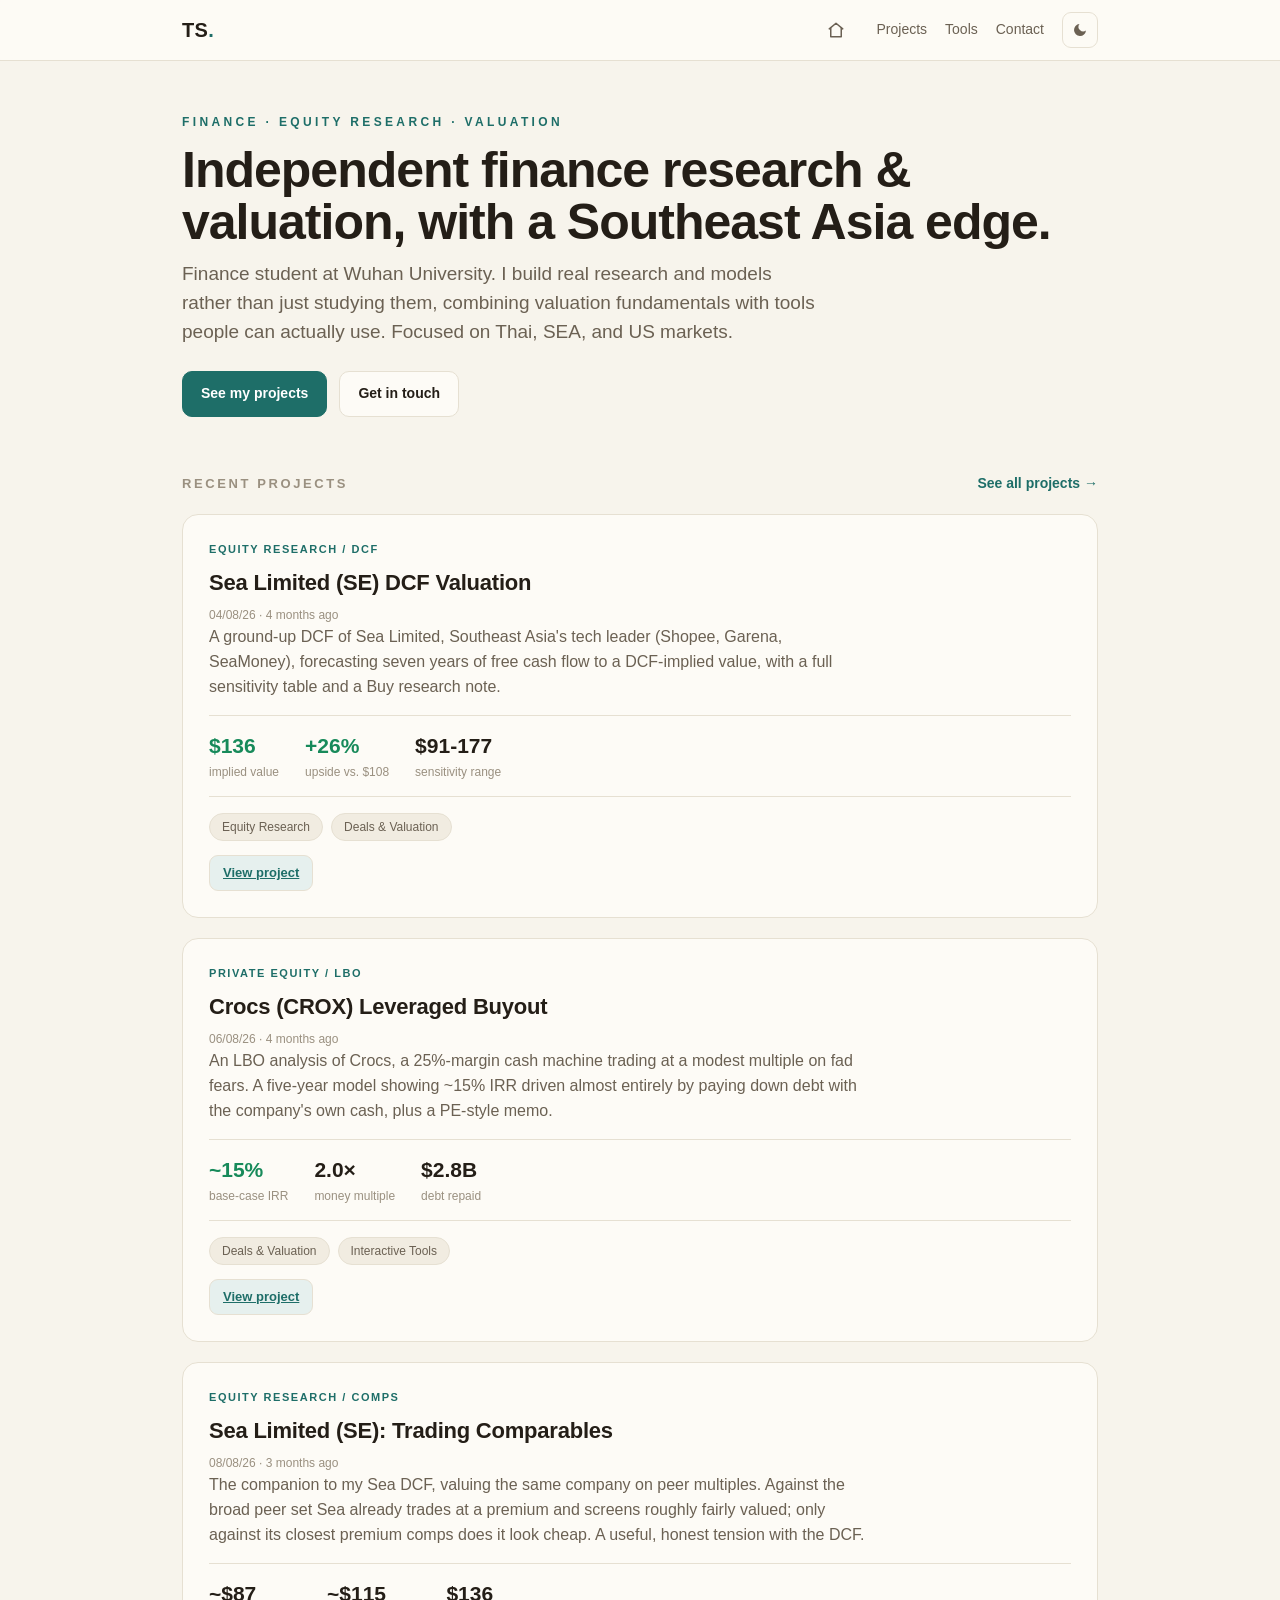
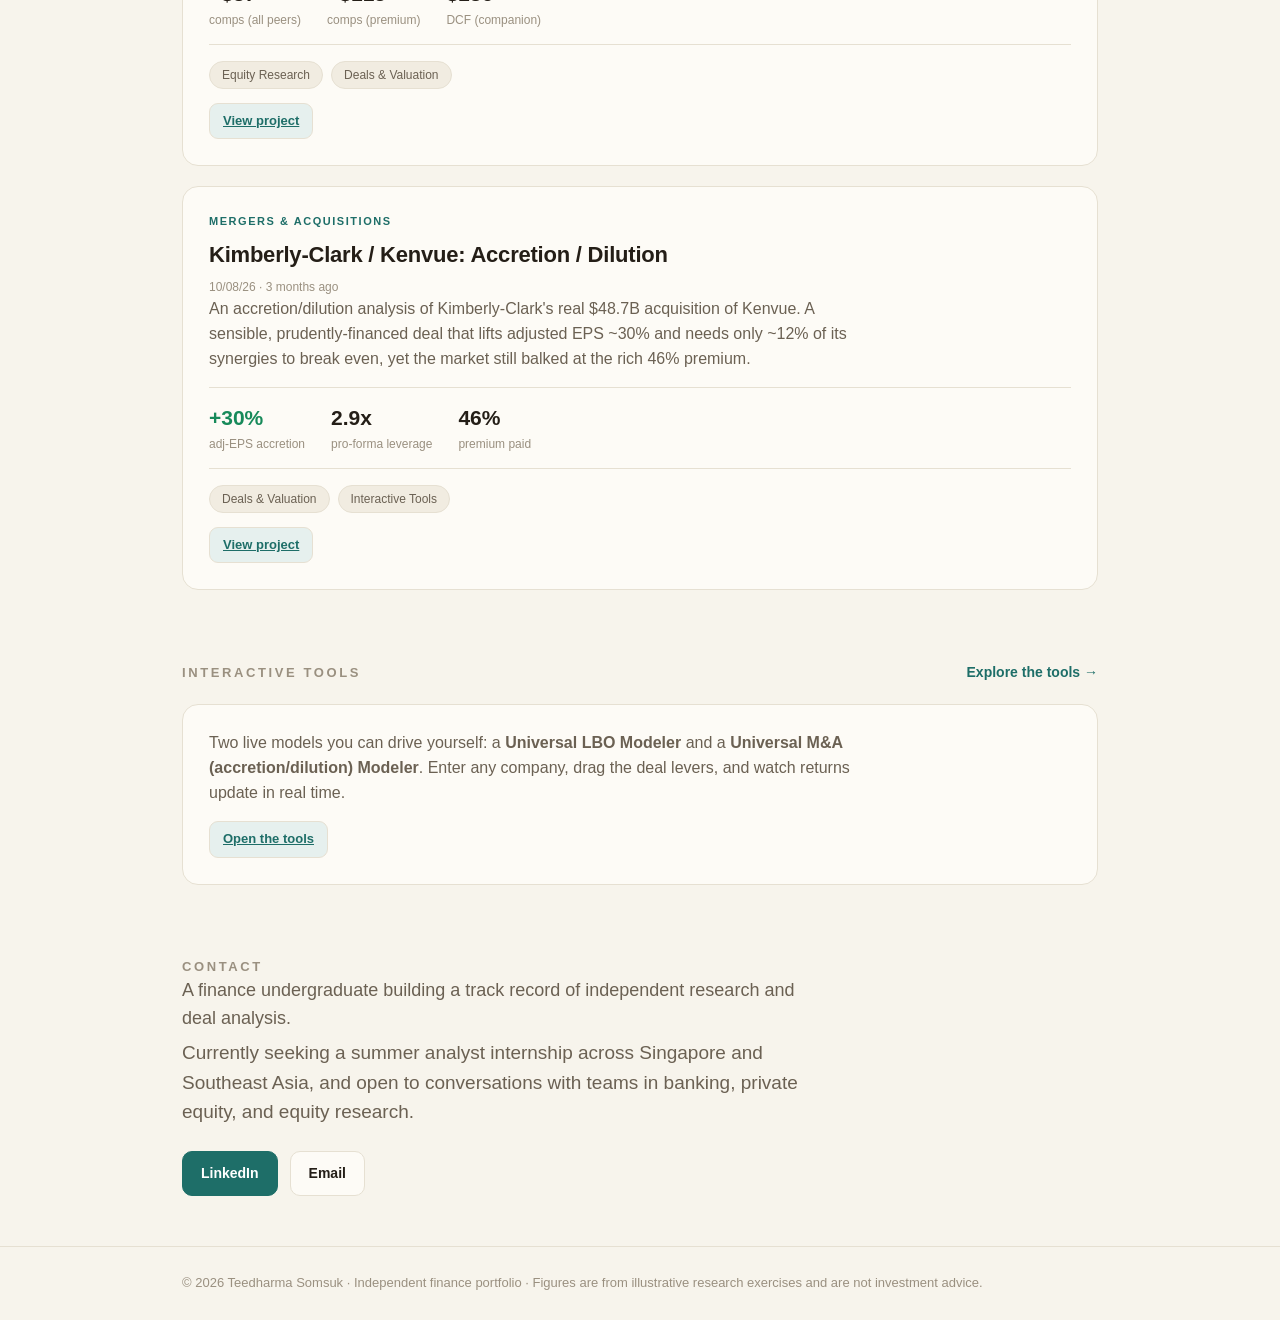
==== commit f1040bca: "Add files via upload" ====
--- a/index.html
+++ b/index.html
@@ -94,4 +94,4 @@
   body[data-theme="dark"] .filt.on{color:#0E1C1E}
   body[data-theme="dark"] .card:hover{box-shadow:0 10px 30px rgba(0,0,0,.4)}
   @media(prefers-reduced-motion:reduce){*{transition:none!important}}
-</style></head><body><header><div class="wrap hrow"><a class="brand" href="index.html">TS<span>.</span></a><div class="hright"><a class="navico" href="index.html" aria-label="Home"><svg width="18" height="18" viewBox="0 0 24 24" fill="none" stroke="currentColor" stroke-width="2" stroke-linecap="round" stroke-linejoin="round"><path d="M3 10.5L12 3l9 7.5"/><path d="M5 9.5V21h14V9.5"/></svg></a><nav class="hlinks"><a href="projects.html">Projects</a><a href="tools.html">Tools</a><a href="#contact">Contact</a></nav><button id="themeToggle" class="tglbtn" aria-label="Toggle dark mode"></button></div></div></header><div class="wrap"><section class="hero"><div class="eyebrow">Finance &middot; Equity Research &middot; Valuation</div><h1>Independent finance research &amp; valuation, with a Southeast&nbsp;Asia edge.</h1><p class="lead">Finance student at Wuhan University. I build real research and models rather than just studying them, combining valuation fundamentals with tools people can actually use. Focused on Thai, SEA, and US markets.</p><div class="cta"><a class="btn primary" href="projects.html">See my projects</a><a class="btn" href="#contact">Get in touch</a></div></section><section class="sec"><div class="sechead"><h2>Recent Projects</h2><a class="seeall" href="projects.html">See all projects &rarr;</a></div><article class="card"><div class="ctag">Quantitative / Event Study</div><h3>Thai IPO Performance Study (2025-26)</h3><div class="pubdate" data-date="2026-03-12"></div><p>An original dataset of every 2025-26 SET and mai listing, each benchmarked against the SET Index to isolate stock-specific performance from the market.</p><div class="stats num"><div class="stat"><div class="v neg">-51 pts</div><div class="k">median IPO vs. market</div></div><div class="stat"><div class="v">21%</div><div class="k">beat the index</div></div><div class="stat"><div class="v">19</div><div class="k">IPOs studied</div></div></div><div class="cats"><span class="cat">Equity Research</span><span class="cat">Quant &amp; Data</span></div><div class="links"><a class="plink" href="projects.html#proj-ipo">View project</a></div></article><article class="card"><div class="ctag">Private Equity / LBO</div><h3>Planet Fitness Leveraged Buyout</h3><div class="pubdate" data-date="2026-05-21"></div><p>A full buyout analysis of Planet Fitness after a ~52% drawdown: a five-year model, an interactive returns dashboard, and a PE-style investment memo.</p><div class="stats num"><div class="stat"><div class="v pos">~17%</div><div class="k">base-case IRR</div></div><div class="stat"><div class="v">2.2&times;</div><div class="k">money multiple</div></div><div class="stat"><div class="v">3</div><div class="k">deliverables</div></div></div><div class="cats"><span class="cat">Deals &amp; Valuation</span><span class="cat">Interactive Tools</span></div><div class="links"><a class="plink" href="projects.html#proj-lbo">View project</a></div></article><article class="card"><div class="ctag">Mergers &amp; Acquisitions</div><h3>GameStop / eBay Accretion / Dilution</h3><div class="pubdate" data-date="2026-07-15"></div><p>Modeled GameStop's $56B bid for eBay: an accretion/dilution analysis showing it screens +65% accretive, but only on unproven synergies, while levering the combined company to about 9x.</p><div class="stats num"><div class="stat"><div class="v pos">+65%</div><div class="k">with synergies</div></div><div class="stat"><div class="v neg">-29%</div><div class="k">without</div></div><div class="stat"><div class="v">9.3x</div><div class="k">leverage at close</div></div></div><div class="cats"><span class="cat">Deals &amp; Valuation</span><span class="cat">Interactive Tools</span></div><div class="links"><a class="plink" href="projects.html#proj-ma">View project</a></div></article><article class="card"><div class="ctag">Equity Research / DCF</div><h3>Sea Limited (SE) DCF Valuation</h3><div class="pubdate" data-date="2026-08-04"></div><p>A ground-up DCF of Sea Limited, Southeast Asia's tech leader (Shopee, Garena, SeaMoney), forecasting seven years of free cash flow to a DCF-implied value, with a full sensitivity table and a Buy research note.</p><div class="stats num"><div class="stat"><div class="v pos">$136</div><div class="k">implied value</div></div><div class="stat"><div class="v pos">+26%</div><div class="k">upside vs. $108</div></div><div class="stat"><div class="v">$91-177</div><div class="k">sensitivity range</div></div></div><div class="cats"><span class="cat">Equity Research</span><span class="cat">Deals &amp; Valuation</span></div><div class="links"><a class="plink" href="projects.html#proj-sea">View project</a></div></article><article class="card"><div class="ctag">Private Equity / LBO</div><h3>Crocs (CROX) Leveraged Buyout</h3><div class="pubdate" data-date="2026-08-06"></div><p>An LBO analysis of Crocs, a 25%-margin cash machine trading at a modest multiple on fad fears. A five-year model showing ~15% IRR driven almost entirely by paying down debt with the company's own cash, plus a PE-style memo.</p><div class="stats num"><div class="stat"><div class="v pos">~15%</div><div class="k">base-case IRR</div></div><div class="stat"><div class="v">2.0&times;</div><div class="k">money multiple</div></div><div class="stat"><div class="v">$2.8B</div><div class="k">debt repaid</div></div></div><div class="cats"><span class="cat">Deals &amp; Valuation</span><span class="cat">Interactive Tools</span></div><div class="links"><a class="plink" href="projects.html#proj-crox">View project</a></div></article><article class="card"><div class="ctag">Equity Research / Comps</div><h3>Sea Limited (SE): Trading Comparables</h3><div class="pubdate" data-date="2026-08-08"></div><p>The companion to my Sea DCF, valuing the same company on peer multiples. Against the broad peer set Sea already trades at a premium and screens roughly fairly valued; only against its closest premium comps does it look cheap. A useful, honest tension with the DCF.</p><div class="stats num"><div class="stat"><div class="v">~$87</div><div class="k">comps (all peers)</div></div><div class="stat"><div class="v">~$115</div><div class="k">comps (premium)</div></div><div class="stat"><div class="v">$136</div><div class="k">DCF (companion)</div></div></div><div class="cats"><span class="cat">Equity Research</span><span class="cat">Deals &amp; Valuation</span></div><div class="links"><a class="plink" href="projects.html#proj-seacomps">View project</a></div></article></section><section class="sec"><div class="sechead"><h2>Interactive Tools</h2><a class="seeall" href="tools.html">Explore the tools &rarr;</a></div><article class="card"><p style="margin:0">Two live models you can drive yourself: a <b>Universal LBO Modeler</b> and a <b>Universal M&amp;A (accretion/dilution) Modeler</b>. Enter any company, drag the deal levers, and watch returns update in real time.</p><div class="links" style="margin-top:16px"><a class="plink" href="tools.html">Open the tools</a></div></article></section><section class="sec" id="contact"><h2>Contact</h2><p class="lead" style="font-size:18px;margin-bottom:6px">A finance undergraduate building a track record of independent research and deal analysis.</p><p class="lead">Currently seeking a summer analyst internship across Singapore and Southeast Asia, and open to conversations with teams in banking, private equity, and equity research.</p><div class="cta"><a class="btn primary" href="https://www.linkedin.com/in/teedharma-somsuk-b40ba3373/" target="_blank" rel="noopener">LinkedIn</a><a class="btn" href="mailto:pufferfish211248@gmail.com">Email</a></div></section></div><footer><div class="wrap">&copy; <span id="yr"></span> Teedharma Somsuk &middot; Independent finance portfolio &middot; Figures are from illustrative research exercises and are not investment advice.</div></footer><script>document.getElementById("yr").textContent=new Date().getFullYear();(function(){function ago(iso){var t=new Date(iso),n=new Date(),s=(n-t)/1000;if(s<0)s=0;var h=s/3600,d=h/24,mo=d/30.44,y=d/365.25;function u(v,w){v=Math.max(1,Math.floor(v));return v+" "+w+(v>1?"s":"")+" ago";}if(h<1)return u(s/60,"minute");if(d<1)return u(h,"hour");if(mo<1)return u(d,"day");if(y<1)return u(mo,"month");return u(y,"year");}function fmt(iso){var p=iso.split("-");return p[2]+"/"+p[1]+"/"+p[0].slice(2);}document.querySelectorAll(".pubdate[data-date]").forEach(function(e){var iso=e.getAttribute("data-date");e.textContent=fmt(iso)+" · "+ago(iso);});})();(function(){var b=document.body,k="portfolio-theme",t=document.getElementById("themeToggle");var M='<svg width="16" height="16" viewBox="0 0 24 24" fill="currentColor"><path d="M21 12.79A9 9 0 1 1 11.21 3 7 7 0 0 0 21 12.79z"/></svg>';var S='<svg width="16" height="16" viewBox="0 0 24 24" fill="none" stroke="currentColor" stroke-width="2" stroke-linecap="round"><circle cx="12" cy="12" r="4"/><path d="M12 2v2M12 20v2M4.9 4.9l1.4 1.4M17.7 17.7l1.4 1.4M2 12h2M20 12h2M4.9 19.1l1.4-1.4M17.7 6.3l1.4-1.4"/></svg>';function ap(x){if(x=="dark"){b.setAttribute("data-theme","dark");t.innerHTML=S;}else{b.removeAttribute("data-theme");t.innerHTML=M;}}var sv="light";try{sv=localStorage.getItem(k)||"light";}catch(e){}ap(sv);t.addEventListener("click",function(){var n=b.getAttribute("data-theme")=="dark"?"light":"dark";ap(n);try{localStorage.setItem(k,n);}catch(e){}});(function(){function op(o){var f=o.querySelector("iframe[data-src]");if(f&&!f.src){f.src=f.getAttribute("data-src");}o.classList.add("open");b.style.overflow="hidden";}function cl(o){o.classList.remove("open");b.style.overflow="";}document.querySelectorAll("[data-modal]").forEach(function(x){x.addEventListener("click",function(){var o=document.getElementById(x.getAttribute("data-modal"));if(o)op(o);});});document.querySelectorAll(".overlay").forEach(function(o){o.addEventListener("click",function(e){if(e.target===o)cl(o);});o.querySelectorAll("[data-close]").forEach(function(c){c.addEventListener("click",function(){cl(o);});});});document.addEventListener("keydown",function(e){if(e.key==="Escape"){document.querySelectorAll(".overlay.open").forEach(cl);}});})();})();</script></body></html>+</style></head><body><header><div class="wrap hrow"><a class="brand" href="index.html">TS<span>.</span></a><div class="hright"><a class="navico" href="index.html" aria-label="Home"><svg width="18" height="18" viewBox="0 0 24 24" fill="none" stroke="currentColor" stroke-width="2" stroke-linecap="round" stroke-linejoin="round"><path d="M3 10.5L12 3l9 7.5"/><path d="M5 9.5V21h14V9.5"/></svg></a><nav class="hlinks"><a href="projects.html">Projects</a><a href="tools.html">Tools</a><a href="#contact">Contact</a></nav><button id="themeToggle" class="tglbtn" aria-label="Toggle dark mode"></button></div></div></header><div class="wrap"><section class="hero"><div class="eyebrow">Finance &middot; Equity Research &middot; Valuation</div><h1>Independent finance research &amp; valuation, with a Southeast&nbsp;Asia edge.</h1><p class="lead">Finance student at Wuhan University. I build real research and models rather than just studying them, combining valuation fundamentals with tools people can actually use. Focused on Thai, SEA, and US markets.</p><div class="cta"><a class="btn primary" href="projects.html">See my projects</a><a class="btn" href="#contact">Get in touch</a></div></section><section class="sec"><div class="sechead"><h2>Recent Projects</h2><a class="seeall" href="projects.html">See all projects &rarr;</a></div><article class="card"><div class="ctag">Equity Research / DCF</div><h3>Sea Limited (SE) DCF Valuation</h3><div class="pubdate" data-date="2026-08-04"></div><p>A ground-up DCF of Sea Limited, Southeast Asia's tech leader (Shopee, Garena, SeaMoney), forecasting seven years of free cash flow to a DCF-implied value, with a full sensitivity table and a Buy research note.</p><div class="stats num"><div class="stat"><div class="v pos">$136</div><div class="k">implied value</div></div><div class="stat"><div class="v pos">+26%</div><div class="k">upside vs. $108</div></div><div class="stat"><div class="v">$91-177</div><div class="k">sensitivity range</div></div></div><div class="cats"><span class="cat">Equity Research</span><span class="cat">Deals &amp; Valuation</span></div><div class="links"><a class="plink" href="projects.html#proj-sea">View project</a></div></article><article class="card"><div class="ctag">Private Equity / LBO</div><h3>Crocs (CROX) Leveraged Buyout</h3><div class="pubdate" data-date="2026-08-06"></div><p>An LBO analysis of Crocs, a 25%-margin cash machine trading at a modest multiple on fad fears. A five-year model showing ~15% IRR driven almost entirely by paying down debt with the company's own cash, plus a PE-style memo.</p><div class="stats num"><div class="stat"><div class="v pos">~15%</div><div class="k">base-case IRR</div></div><div class="stat"><div class="v">2.0&times;</div><div class="k">money multiple</div></div><div class="stat"><div class="v">$2.8B</div><div class="k">debt repaid</div></div></div><div class="cats"><span class="cat">Deals &amp; Valuation</span><span class="cat">Interactive Tools</span></div><div class="links"><a class="plink" href="projects.html#proj-crox">View project</a></div></article><article class="card"><div class="ctag">Equity Research / Comps</div><h3>Sea Limited (SE): Trading Comparables</h3><div class="pubdate" data-date="2026-08-08"></div><p>The companion to my Sea DCF, valuing the same company on peer multiples. Against the broad peer set Sea already trades at a premium and screens roughly fairly valued; only against its closest premium comps does it look cheap. A useful, honest tension with the DCF.</p><div class="stats num"><div class="stat"><div class="v">~$87</div><div class="k">comps (all peers)</div></div><div class="stat"><div class="v">~$115</div><div class="k">comps (premium)</div></div><div class="stat"><div class="v">$136</div><div class="k">DCF (companion)</div></div></div><div class="cats"><span class="cat">Equity Research</span><span class="cat">Deals &amp; Valuation</span></div><div class="links"><a class="plink" href="projects.html#proj-seacomps">View project</a></div></article><article class="card"><div class="ctag">Mergers &amp; Acquisitions</div><h3>Kimberly-Clark / Kenvue: Accretion / Dilution</h3><div class="pubdate" data-date="2026-08-10"></div><p>An accretion/dilution analysis of Kimberly-Clark's real $48.7B acquisition of Kenvue. A sensible, prudently-financed deal that lifts adjusted EPS ~30% and needs only ~12% of its synergies to break even, yet the market still balked at the rich 46% premium.</p><div class="stats num"><div class="stat"><div class="v pos">+30%</div><div class="k">adj-EPS accretion</div></div><div class="stat"><div class="v">2.9x</div><div class="k">pro-forma leverage</div></div><div class="stat"><div class="v">46%</div><div class="k">premium paid</div></div></div><div class="cats"><span class="cat">Deals &amp; Valuation</span><span class="cat">Interactive Tools</span></div><div class="links"><a class="plink" href="projects.html#proj-kmb">View project</a></div></article></section><section class="sec"><div class="sechead"><h2>Interactive Tools</h2><a class="seeall" href="tools.html">Explore the tools &rarr;</a></div><article class="card"><p style="margin:0">Two live models you can drive yourself: a <b>Universal LBO Modeler</b> and a <b>Universal M&amp;A (accretion/dilution) Modeler</b>. Enter any company, drag the deal levers, and watch returns update in real time.</p><div class="links" style="margin-top:16px"><a class="plink" href="tools.html">Open the tools</a></div></article></section><section class="sec" id="contact"><h2>Contact</h2><p class="lead" style="font-size:18px;margin-bottom:6px">A finance undergraduate building a track record of independent research and deal analysis.</p><p class="lead">Currently seeking a summer analyst internship across Singapore and Southeast Asia, and open to conversations with teams in banking, private equity, and equity research.</p><div class="cta"><a class="btn primary" href="https://www.linkedin.com/in/teedharma-somsuk-b40ba3373/" target="_blank" rel="noopener">LinkedIn</a><a class="btn" href="mailto:pufferfish211248@gmail.com">Email</a></div></section></div><footer><div class="wrap">&copy; <span id="yr"></span> Teedharma Somsuk &middot; Independent finance portfolio &middot; Figures are from illustrative research exercises and are not investment advice.</div></footer><script>document.getElementById("yr").textContent=new Date().getFullYear();(function(){function ago(iso){var t=new Date(iso),n=new Date(),s=(n-t)/1000;if(s<0)s=0;var h=s/3600,d=h/24,mo=d/30.44,y=d/365.25;function u(v,w){v=Math.max(1,Math.floor(v));return v+" "+w+(v>1?"s":"")+" ago";}if(h<1)return u(s/60,"minute");if(d<1)return u(h,"hour");if(mo<1)return u(d,"day");if(y<1)return u(mo,"month");return u(y,"year");}function fmt(iso){var p=iso.split("-");return p[2]+"/"+p[1]+"/"+p[0].slice(2);}document.querySelectorAll(".pubdate[data-date]").forEach(function(e){var iso=e.getAttribute("data-date");e.textContent=fmt(iso)+" · "+ago(iso);});})();(function(){var b=document.body,k="portfolio-theme",t=document.getElementById("themeToggle");var M='<svg width="16" height="16" viewBox="0 0 24 24" fill="currentColor"><path d="M21 12.79A9 9 0 1 1 11.21 3 7 7 0 0 0 21 12.79z"/></svg>';var S='<svg width="16" height="16" viewBox="0 0 24 24" fill="none" stroke="currentColor" stroke-width="2" stroke-linecap="round"><circle cx="12" cy="12" r="4"/><path d="M12 2v2M12 20v2M4.9 4.9l1.4 1.4M17.7 17.7l1.4 1.4M2 12h2M20 12h2M4.9 19.1l1.4-1.4M17.7 6.3l1.4-1.4"/></svg>';function ap(x){if(x=="dark"){b.setAttribute("data-theme","dark");t.innerHTML=S;}else{b.removeAttribute("data-theme");t.innerHTML=M;}}var sv="light";try{sv=localStorage.getItem(k)||"light";}catch(e){}ap(sv);t.addEventListener("click",function(){var n=b.getAttribute("data-theme")=="dark"?"light":"dark";ap(n);try{localStorage.setItem(k,n);}catch(e){}});(function(){function op(o){var f=o.querySelector("iframe[data-src]");if(f&&!f.src){f.src=f.getAttribute("data-src");}o.classList.add("open");b.style.overflow="hidden";}function cl(o){o.classList.remove("open");b.style.overflow="";}document.querySelectorAll("[data-modal]").forEach(function(x){x.addEventListener("click",function(){var o=document.getElementById(x.getAttribute("data-modal"));if(o)op(o);});});document.querySelectorAll(".overlay").forEach(function(o){o.addEventListener("click",function(e){if(e.target===o)cl(o);});o.querySelectorAll("[data-close]").forEach(function(c){c.addEventListener("click",function(){cl(o);});});});document.addEventListener("keydown",function(e){if(e.key==="Escape"){document.querySelectorAll(".overlay.open").forEach(cl);}});})();})();</script></body></html>
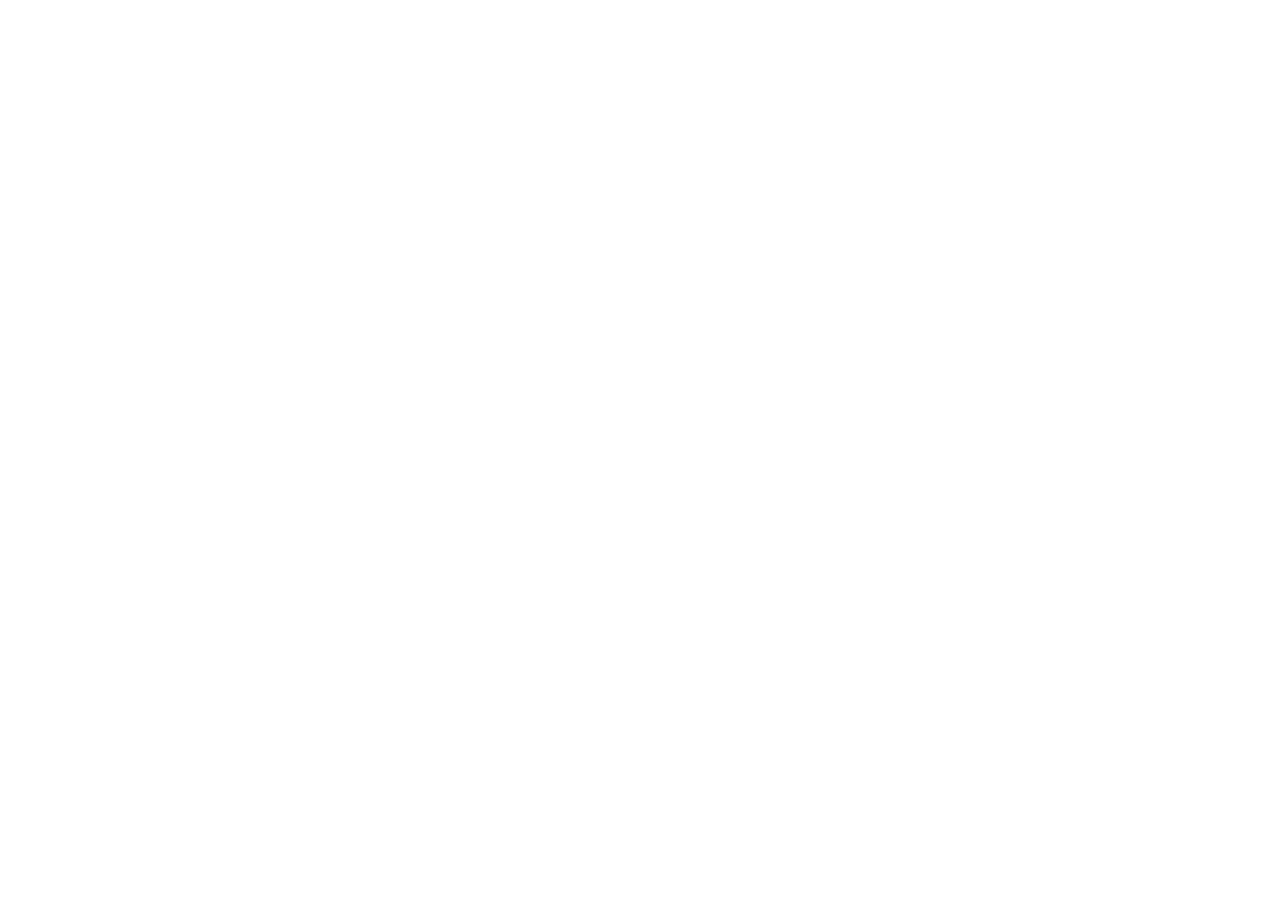
==== commit f5ee952f: "Add files via upload" ====
--- a/index.html
+++ b/index.html
@@ -1,97 +1,20 @@
-<!doctype html><html lang="en"><head><meta charset="utf-8"><meta name="viewport" content="width=device-width, initial-scale=1"><title>Teedharma Somsuk | Finance Portfolio</title><meta name="description" content="Independent equity research, valuation, and interactive financial models by Teedharma Somsuk, a finance student focused on Thai, SEA, and US markets."><meta property="og:type" content="website"><meta property="og:title" content="Teedharma Somsuk | Finance Portfolio"><meta property="og:description" content="Independent equity research, valuation, and interactive financial models by Teedharma Somsuk, a finance student focused on Thai, SEA, and US markets."><meta name="twitter:card" content="summary"><link rel="icon" href="data:image/svg+xml,%3Csvg%20xmlns%3D%22http%3A//www.w3.org/2000/svg%22%20viewBox%3D%220%200%20100%20100%22%3E%3Crect%20width%3D%22100%22%20height%3D%22100%22%20rx%3D%2224%22%20fill%3D%22%231E6E68%22/%3E%3Ctext%20x%3D%2250%22%20y%3D%2256%22%20font-family%3D%22Segoe%20UI%2CArial%2Csans-serif%22%20font-size%3D%2244%22%20font-weight%3D%22800%22%20fill%3D%22%23F7F4EC%22%20text-anchor%3D%22middle%22%20dominant-baseline%3D%22central%22%3ETS%3C/text%3E%3C/svg%3E"><style>
-  :root{--bg:#F7F4EC;--card:#FDFBF6;--ink:#241E17;--muted:#6B6153;--faint:#9A9080;
-    --accent:#1E6E68;--accent2:#2B8A83;--line:#E6E0D2;--pos:#178A5A;--neg:#B23B3B;
-    --tag:#F1ECE1;--plk:#E6F0EE;--plkh:#DCEBE8;--hdr:rgba(253,251,246,.92);
-    --sans:"Segoe UI",Roboto,-apple-system,BlinkMacSystemFont,Helvetica,Arial,sans-serif;}
-  *{box-sizing:border-box}html,body{margin:0}
-  body{background:var(--bg);color:var(--ink);font-family:var(--sans);-webkit-font-smoothing:antialiased;line-height:1.55;transition:background-color .25s,color .25s}
-  .num{font-variant-numeric:tabular-nums}a{color:inherit}
-  .wrap{max-width:960px;margin:0 auto;padding:0 22px}
-  header{border-bottom:1px solid var(--line);background:var(--hdr);backdrop-filter:blur(6px);position:sticky;top:0;z-index:10}
-  .hrow{display:flex;justify-content:space-between;align-items:center;height:60px}
-  .brand{font-weight:800;letter-spacing:.02em;text-decoration:none;font-size:20px}
-  .brand span{color:var(--accent)}
-  .hright{display:flex;align-items:center;gap:4px}
-  .navico{display:inline-flex;align-items:center;justify-content:center;width:36px;height:36px;border-radius:9px;color:var(--muted);text-decoration:none}
-  .navico:hover{color:var(--accent);background:var(--tag)}
-  .hlinks{display:flex;align-items:center}
-  .hlinks a{margin-left:18px;font-size:14px;color:var(--muted);text-decoration:none}
-  .hlinks a:hover{color:var(--accent)} .hlinks a.on{color:var(--accent);font-weight:700}
-  .tglbtn{margin-left:14px;background:none;border:1px solid var(--line);border-radius:9px;width:36px;height:36px;display:inline-flex;align-items:center;justify-content:center;color:var(--muted);cursor:pointer}
-  .tglbtn:hover{border-color:var(--accent);color:var(--accent)}
-  @media(max-width:560px){.hlinks a{margin-left:12px;font-size:13px}}
-
-  .hero{padding:52px 0 30px}
-  .eyebrow{font-size:12px;letter-spacing:.28em;text-transform:uppercase;color:var(--accent);font-weight:700}
-  h1{font-size:clamp(32px,5.5vw,50px);line-height:1.05;margin:12px 0 10px;font-weight:800;letter-spacing:-.02em}
-  .lead{font-size:clamp(16px,2.3vw,19px);color:var(--muted);max-width:640px;margin:0}
-  .cta{margin-top:24px;display:flex;gap:12px;flex-wrap:wrap}
-  .btn{display:inline-block;padding:11px 18px;border-radius:10px;font-size:14px;font-weight:600;text-decoration:none;border:1px solid var(--line);background:var(--card);color:var(--ink);cursor:pointer;font-family:var(--sans)}
-  .btn.primary{background:var(--accent);color:#fff;border-color:var(--accent)}
-  .btn:hover{border-color:var(--accent)}
-
-  .sec{padding:26px 0}
-  .sechead{display:flex;justify-content:space-between;align-items:baseline;margin-bottom:20px}
-  .sec h2{font-size:13px;letter-spacing:.2em;text-transform:uppercase;color:var(--faint);font-weight:700;margin:0}
-  .pagetitle{font-size:clamp(26px,4vw,38px);font-weight:800;letter-spacing:-.02em;margin:36px 0 6px}
-  .pagesub{color:var(--muted);margin:0 0 22px;max-width:640px}
-  .seeall{font-size:14px;font-weight:600;color:var(--accent);text-decoration:none}
-  .seeall:hover{text-decoration:underline}
-
-  .card{background:var(--card);border:1px solid var(--line);border-radius:16px;padding:26px;margin-bottom:20px;transition:box-shadow .18s,transform .18s}
-  .card:hover{box-shadow:0 10px 30px rgba(40,30,15,.08);transform:translateY(-2px)}
-  .ctag{font-size:11px;letter-spacing:.14em;text-transform:uppercase;color:var(--accent);font-weight:700}
-  .pubdate{font-size:12px;color:var(--faint);margin-top:6px}
-  .toolbar{display:flex;justify-content:space-between;align-items:flex-start;gap:14px;flex-wrap:wrap;margin-bottom:24px}
-  .sortwrap{display:flex;align-items:center;gap:8px}
-  .sortwrap label{font-size:13px;color:var(--faint)}
-  .sortwrap select{font-family:var(--sans);font-size:13px;font-weight:600;color:var(--ink);background:var(--card);border:1px solid var(--line);border-radius:9px;padding:8px 11px;cursor:pointer}
-  .sortwrap select:focus{outline:none;border-color:var(--accent)}
-  .card h3{font-size:22px;margin:8px 0 6px;font-weight:800;letter-spacing:-.01em}
-  .card p{color:var(--muted);margin:0 0 16px;max-width:660px}
-  .stats{display:flex;gap:26px;flex-wrap:wrap;margin:0 0 16px;padding:14px 0;border-top:1px solid var(--line);border-bottom:1px solid var(--line)}
-  .stat .v{font-size:21px;font-weight:800}.stat .v.neg{color:var(--neg)}.stat .v.pos{color:var(--pos)}
-  .stat .k{font-size:12px;color:var(--faint)}
-  .cats{display:flex;gap:8px;flex-wrap:wrap;margin-bottom:14px}
-  .cat{font-size:12px;color:var(--muted);background:var(--tag);border:1px solid var(--line);border-radius:999px;padding:4px 12px;cursor:pointer;text-decoration:none}
-  .cat:hover{border-color:var(--accent);color:var(--accent)}
-  .links{display:flex;gap:10px;flex-wrap:wrap;align-items:center}
-  .plink{font-size:13px;font-weight:600;color:var(--accent);background:var(--plk);border:1px solid var(--line);border-radius:9px;padding:7px 13px;cursor:pointer}
-  .plink:hover{background:var(--plkh)}
-  .dlink{font-size:13px;font-weight:600;color:var(--muted);text-decoration:none;border:1px solid var(--line);border-radius:9px;padding:7px 11px}
-  .dlink:hover{border-color:var(--accent);color:var(--accent)}
-  .mdl-dl{display:inline-block;margin-top:6px;padding:10px 18px;border-radius:10px;background:var(--accent);color:#fff;font-size:14px;font-weight:600;text-decoration:none}
-  .mdl-dl:hover{opacity:.9}
-  body[data-theme="dark"] .mdl-dl{color:#0E1C1E}
-  .ext{font-size:13px;font-weight:600;color:var(--faint);text-decoration:none}.ext:hover{color:var(--accent)}
-
-  .filters{display:flex;gap:9px;flex-wrap:wrap;margin-bottom:24px}
-  .filt{font-size:13px;font-weight:600;color:var(--muted);background:var(--card);border:1px solid var(--line);border-radius:999px;padding:8px 15px;cursor:pointer}
-  .filt:hover{border-color:var(--accent);color:var(--accent)}
-  .filt.on{background:var(--accent);color:#fff;border-color:var(--accent)}
-
-  footer{border-top:1px solid var(--line);margin-top:24px;padding:26px 0;color:var(--faint);font-size:13px}
-  footer a{color:var(--accent);text-decoration:none}
-
-  .overlay{position:fixed;inset:0;background:rgba(40,30,20,.5);backdrop-filter:blur(3px);display:none;align-items:flex-start;justify-content:center;padding:40px 16px;z-index:100;overflow:auto}
-  .overlay.open{display:flex}
-  .modal{background:var(--card);border-radius:16px;max-width:760px;width:100%;box-shadow:0 30px 80px rgba(40,30,15,.28);position:relative;margin:auto}
-  .modal.wide{max-width:1000px}
-  .mhead{display:flex;justify-content:space-between;align-items:center;padding:20px 24px;border-bottom:1px solid var(--line)}
-  .mhead h3{margin:0;font-size:18px;font-weight:800}
-  .mclose{border:none;background:var(--tag);width:32px;height:32px;border-radius:8px;cursor:pointer;font-size:17px;color:var(--muted);line-height:1}
-  .mclose:hover{background:var(--plkh);color:var(--ink)}
-  .mbody{padding:22px 24px;color:var(--muted);font-size:15px}.mbody b{color:var(--ink)}
-  .mbody ul{margin:10px 0 14px;padding-left:20px}.mbody li{margin:5px 0}
-  .mbody img{width:100%;border-radius:10px;border:1px solid var(--line)}
-  .frameWrap{overflow:hidden;border-radius:0 0 16px 16px}
-  .frameWrap iframe{width:100%;height:78vh;border:0;display:block;background:#102A2E}
-
-  body[data-theme="dark"]{--bg:#0E1C1E;--card:#152B2E;--ink:#EAF3F2;--muted:#9DB8B7;--faint:#5F7E7D;
-    --accent:#3FB5AC;--accent2:#5AD0C6;--line:rgba(255,255,255,.12);--pos:#3BD08A;--neg:#FF6E6E;
-    --tag:#1B3538;--plk:#16332F;--plkh:#1E433D;--hdr:rgba(21,43,46,.9)}
-  body[data-theme="dark"] .btn.primary{color:#0E1C1E}
-  body[data-theme="dark"] .filt.on{color:#0E1C1E}
-  body[data-theme="dark"] .card:hover{box-shadow:0 10px 30px rgba(0,0,0,.4)}
-  @media(prefers-reduced-motion:reduce){*{transition:none!important}}
-</style></head><body><header><div class="wrap hrow"><a class="brand" href="index.html">TS<span>.</span></a><div class="hright"><a class="navico" href="index.html" aria-label="Home"><svg width="18" height="18" viewBox="0 0 24 24" fill="none" stroke="currentColor" stroke-width="2" stroke-linecap="round" stroke-linejoin="round"><path d="M3 10.5L12 3l9 7.5"/><path d="M5 9.5V21h14V9.5"/></svg></a><nav class="hlinks"><a href="projects.html">Projects</a><a href="tools.html">Tools</a><a href="#contact">Contact</a></nav><button id="themeToggle" class="tglbtn" aria-label="Toggle dark mode"></button></div></div></header><div class="wrap"><section class="hero"><div class="eyebrow">Finance &middot; Equity Research &middot; Valuation</div><h1>Independent finance research &amp; valuation, with a Southeast&nbsp;Asia edge.</h1><p class="lead">Finance student at Wuhan University. I build real research and models rather than just studying them, combining valuation fundamentals with tools people can actually use. Focused on Thai, SEA, and US markets.</p><div class="cta"><a class="btn primary" href="projects.html">See my projects</a><a class="btn" href="#contact">Get in touch</a></div></section><section class="sec"><div class="sechead"><h2>Recent Projects</h2><a class="seeall" href="projects.html">See all projects &rarr;</a></div><article class="card"><div class="ctag">Equity Research / DCF</div><h3>Sea Limited (SE) DCF Valuation</h3><div class="pubdate" data-date="2026-08-04"></div><p>A ground-up DCF of Sea Limited, Southeast Asia's tech leader (Shopee, Garena, SeaMoney), forecasting seven years of free cash flow to a DCF-implied value, with a full sensitivity table and a Buy research note.</p><div class="stats num"><div class="stat"><div class="v pos">$136</div><div class="k">implied value</div></div><div class="stat"><div class="v pos">+26%</div><div class="k">upside vs. $108</div></div><div class="stat"><div class="v">$91-177</div><div class="k">sensitivity range</div></div></div><div class="cats"><span class="cat">Equity Research</span><span class="cat">Deals &amp; Valuation</span></div><div class="links"><a class="plink" href="projects.html#proj-sea">View project</a></div></article><article class="card"><div class="ctag">Private Equity / LBO</div><h3>Crocs (CROX) Leveraged Buyout</h3><div class="pubdate" data-date="2026-08-06"></div><p>An LBO analysis of Crocs, a 25%-margin cash machine trading at a modest multiple on fad fears. A five-year model showing ~15% IRR driven almost entirely by paying down debt with the company's own cash, plus a PE-style memo.</p><div class="stats num"><div class="stat"><div class="v pos">~15%</div><div class="k">base-case IRR</div></div><div class="stat"><div class="v">2.0&times;</div><div class="k">money multiple</div></div><div class="stat"><div class="v">$2.8B</div><div class="k">debt repaid</div></div></div><div class="cats"><span class="cat">Deals &amp; Valuation</span><span class="cat">Interactive Tools</span></div><div class="links"><a class="plink" href="projects.html#proj-crox">View project</a></div></article><article class="card"><div class="ctag">Equity Research / Comps</div><h3>Sea Limited (SE): Trading Comparables</h3><div class="pubdate" data-date="2026-08-08"></div><p>The companion to my Sea DCF, valuing the same company on peer multiples. Against the broad peer set Sea already trades at a premium and screens roughly fairly valued; only against its closest premium comps does it look cheap. A useful, honest tension with the DCF.</p><div class="stats num"><div class="stat"><div class="v">~$87</div><div class="k">comps (all peers)</div></div><div class="stat"><div class="v">~$115</div><div class="k">comps (premium)</div></div><div class="stat"><div class="v">$136</div><div class="k">DCF (companion)</div></div></div><div class="cats"><span class="cat">Equity Research</span><span class="cat">Deals &amp; Valuation</span></div><div class="links"><a class="plink" href="projects.html#proj-seacomps">View project</a></div></article><article class="card"><div class="ctag">Mergers &amp; Acquisitions</div><h3>Kimberly-Clark / Kenvue: Accretion / Dilution</h3><div class="pubdate" data-date="2026-08-10"></div><p>An accretion/dilution analysis of Kimberly-Clark's real $48.7B acquisition of Kenvue. A sensible, prudently-financed deal that lifts adjusted EPS ~30% and needs only ~12% of its synergies to break even, yet the market still balked at the rich 46% premium.</p><div class="stats num"><div class="stat"><div class="v pos">+30%</div><div class="k">adj-EPS accretion</div></div><div class="stat"><div class="v">2.9x</div><div class="k">pro-forma leverage</div></div><div class="stat"><div class="v">46%</div><div class="k">premium paid</div></div></div><div class="cats"><span class="cat">Deals &amp; Valuation</span><span class="cat">Interactive Tools</span></div><div class="links"><a class="plink" href="projects.html#proj-kmb">View project</a></div></article></section><section class="sec"><div class="sechead"><h2>Interactive Tools</h2><a class="seeall" href="tools.html">Explore the tools &rarr;</a></div><article class="card"><p style="margin:0">Two live models you can drive yourself: a <b>Universal LBO Modeler</b> and a <b>Universal M&amp;A (accretion/dilution) Modeler</b>. Enter any company, drag the deal levers, and watch returns update in real time.</p><div class="links" style="margin-top:16px"><a class="plink" href="tools.html">Open the tools</a></div></article></section><section class="sec" id="contact"><h2>Contact</h2><p class="lead" style="font-size:18px;margin-bottom:6px">A finance undergraduate building a track record of independent research and deal analysis.</p><p class="lead">Currently seeking a summer analyst internship across Singapore and Southeast Asia, and open to conversations with teams in banking, private equity, and equity research.</p><div class="cta"><a class="btn primary" href="https://www.linkedin.com/in/teedharma-somsuk-b40ba3373/" target="_blank" rel="noopener">LinkedIn</a><a class="btn" href="mailto:pufferfish211248@gmail.com">Email</a></div></section></div><footer><div class="wrap">&copy; <span id="yr"></span> Teedharma Somsuk &middot; Independent finance portfolio &middot; Figures are from illustrative research exercises and are not investment advice.</div></footer><script>document.getElementById("yr").textContent=new Date().getFullYear();(function(){function ago(iso){var t=new Date(iso),n=new Date(),s=(n-t)/1000;if(s<0)s=0;var h=s/3600,d=h/24,mo=d/30.44,y=d/365.25;function u(v,w){v=Math.max(1,Math.floor(v));return v+" "+w+(v>1?"s":"")+" ago";}if(h<1)return u(s/60,"minute");if(d<1)return u(h,"hour");if(mo<1)return u(d,"day");if(y<1)return u(mo,"month");return u(y,"year");}function fmt(iso){var p=iso.split("-");return p[2]+"/"+p[1]+"/"+p[0].slice(2);}document.querySelectorAll(".pubdate[data-date]").forEach(function(e){var iso=e.getAttribute("data-date");e.textContent=fmt(iso)+" · "+ago(iso);});})();(function(){var b=document.body,k="portfolio-theme",t=document.getElementById("themeToggle");var M='<svg width="16" height="16" viewBox="0 0 24 24" fill="currentColor"><path d="M21 12.79A9 9 0 1 1 11.21 3 7 7 0 0 0 21 12.79z"/></svg>';var S='<svg width="16" height="16" viewBox="0 0 24 24" fill="none" stroke="currentColor" stroke-width="2" stroke-linecap="round"><circle cx="12" cy="12" r="4"/><path d="M12 2v2M12 20v2M4.9 4.9l1.4 1.4M17.7 17.7l1.4 1.4M2 12h2M20 12h2M4.9 19.1l1.4-1.4M17.7 6.3l1.4-1.4"/></svg>';function ap(x){if(x=="dark"){b.setAttribute("data-theme","dark");t.innerHTML=S;}else{b.removeAttribute("data-theme");t.innerHTML=M;}}var sv="light";try{sv=localStorage.getItem(k)||"light";}catch(e){}ap(sv);t.addEventListener("click",function(){var n=b.getAttribute("data-theme")=="dark"?"light":"dark";ap(n);try{localStorage.setItem(k,n);}catch(e){}});(function(){function op(o){var f=o.querySelector("iframe[data-src]");if(f&&!f.src){f.src=f.getAttribute("data-src");}o.classList.add("open");b.style.overflow="hidden";}function cl(o){o.classList.remove("open");b.style.overflow="";}document.querySelectorAll("[data-modal]").forEach(function(x){x.addEventListener("click",function(){var o=document.getElementById(x.getAttribute("data-modal"));if(o)op(o);});});document.querySelectorAll(".overlay").forEach(function(o){o.addEventListener("click",function(e){if(e.target===o)cl(o);});o.querySelectorAll("[data-close]").forEach(function(c){c.addEventListener("click",function(){cl(o);});});});document.addEventListener("keydown",function(e){if(e.key==="Escape"){document.querySelectorAll(".overlay.open").forEach(cl);}});})();})();</script></body></html>+<!DOCTYPE html>
+<html lang="en">
+<head>
+<meta charset="utf-8">
+<meta name="viewport" content="width=device-width, initial-scale=1">
+<title>Teedharma Somsuk · Equity Research & Valuation</title>
+<meta name="description" content="Finance student at Wuhan University building DCFs, comps, LBOs and M&A models on real companies.">
+<link rel="preconnect" href="https://fonts.googleapis.com">
+<link rel="preconnect" href="https://fonts.gstatic.com" crossorigin>
+<link href="https://fonts.googleapis.com/css2?family=Lora:ital,wght@0,400..700;1,400..700&family=Source+Sans+3:wght@400;600;700&display=swap" rel="stylesheet">
+<link rel="stylesheet" href="assets/style.css">
+</head>
+<body>
+  <main class="main">
+    <div id="home"></div>
+  </main>
+  <script src="content.js"></script>
+  <script src="assets/site.js"></script>
+</body>
+</html>
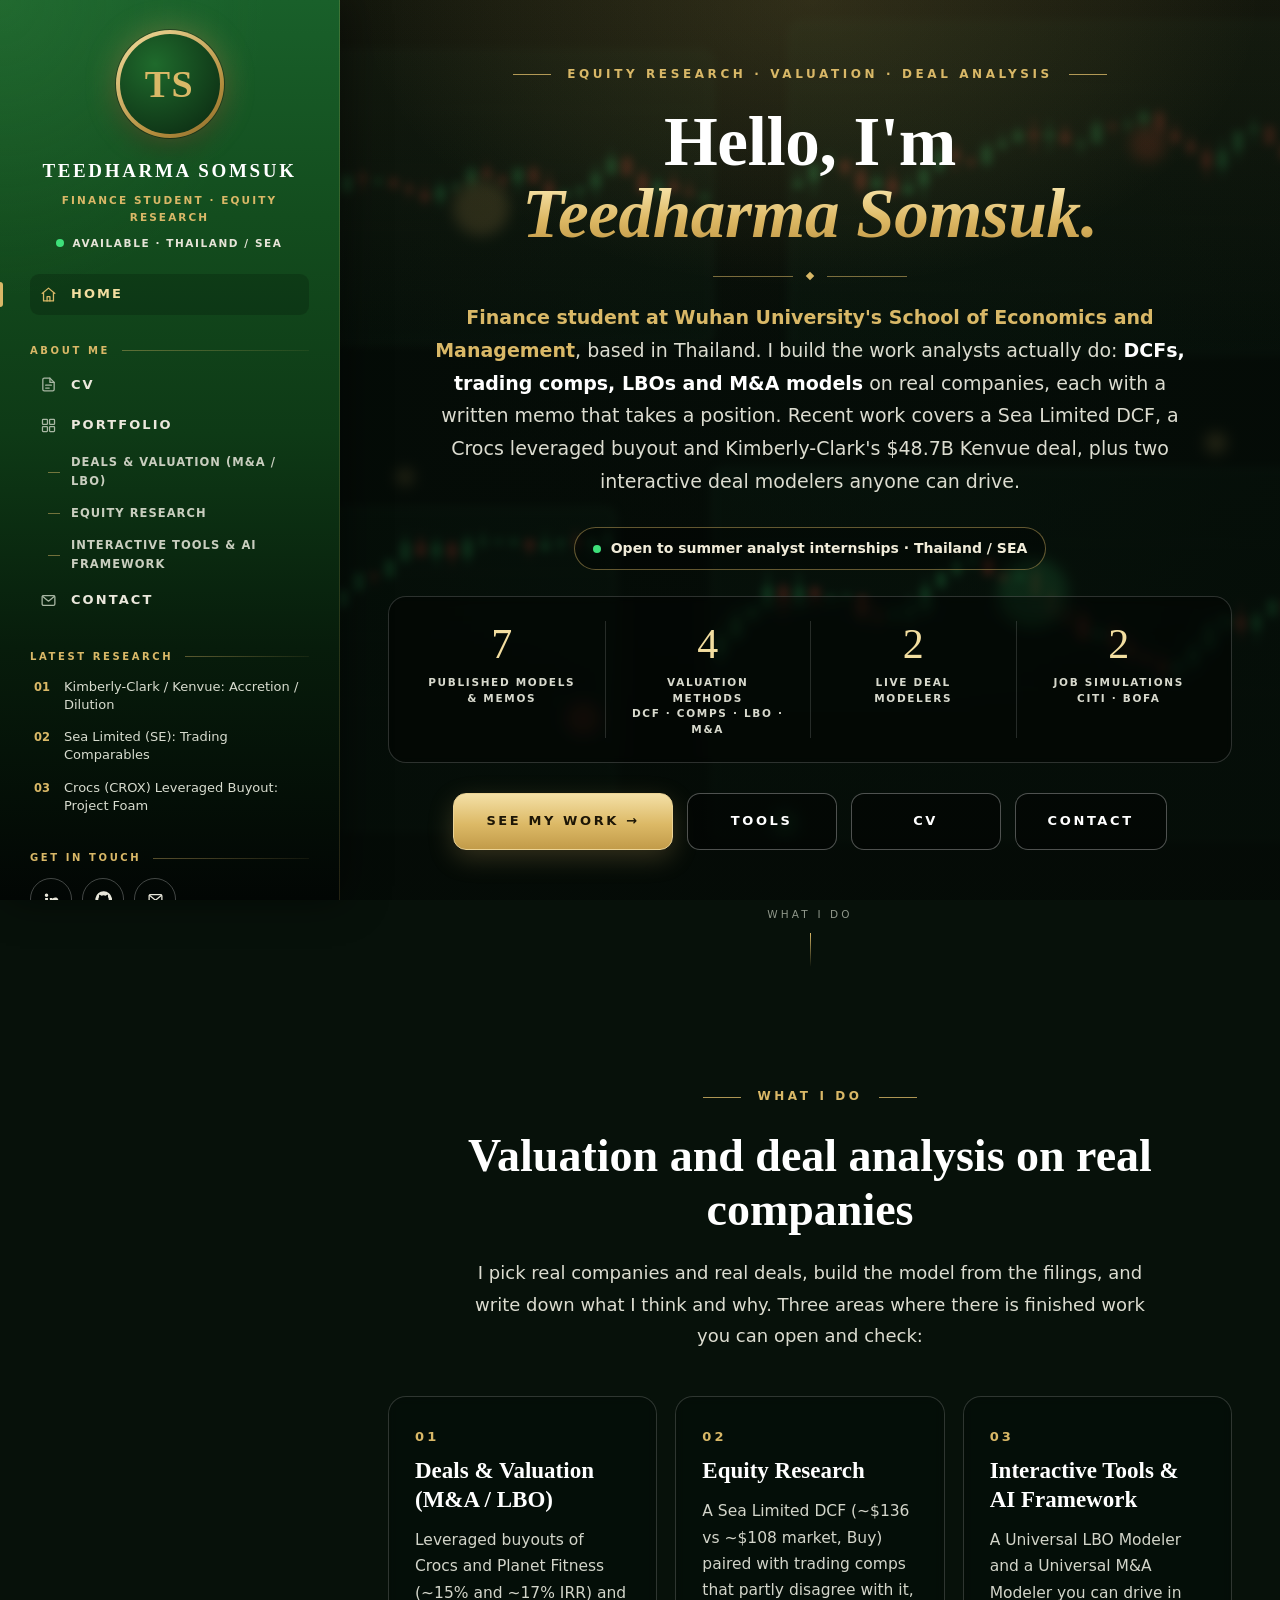
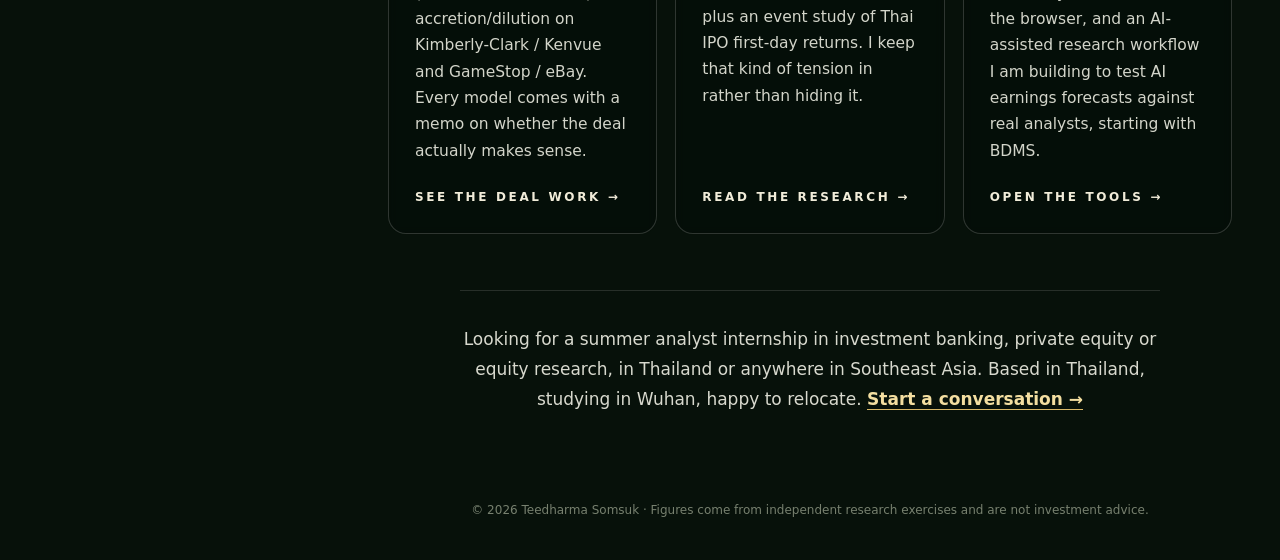
==== commit 0544e78b: "Add files via upload" ====
--- a/index.html
+++ b/index.html
@@ -8,13 +8,13 @@
 <link rel="preconnect" href="https://fonts.googleapis.com">
 <link rel="preconnect" href="https://fonts.gstatic.com" crossorigin>
 <link href="https://fonts.googleapis.com/css2?family=Lora:ital,wght@0,400..700;1,400..700&family=Source+Sans+3:wght@400;600;700&display=swap" rel="stylesheet">
-<link rel="stylesheet" href="assets/style.css">
+<link rel="stylesheet" href="style.css">
 </head>
 <body>
   <main class="main">
     <div id="home"></div>
   </main>
   <script src="content.js"></script>
-  <script src="assets/site.js"></script>
+  <script src="site.js"></script>
 </body>
 </html>
--- a/style.css
+++ b/style.css
@@ -0,0 +1,237 @@
+/* ============ Design tokens ============ */
+:root{
+  --side-w: 340px;
+  --bg: #07110a;
+  --gold: #d9b867;
+  --gold-hi: #f3dea0;
+  --gold-deep: #b48d3d;
+  --text: #ece9de;
+  --grey: #c4c6bb;
+  --dim: #8f978a;
+  --line: rgba(217,184,103,.30);
+  --edge: rgba(255,255,255,.17);
+  --glass: rgba(5,13,8,.58);
+  --green-dot: #3ee07a;
+  --serif: "Lora", Georgia, serif;
+  --sans: "Source Sans 3", "Segoe UI", system-ui, sans-serif;
+}
+*{box-sizing:border-box}
+html{scroll-behavior:smooth}
+body{margin:0;background:var(--bg);color:var(--text);font-family:var(--sans);font-size:17px;line-height:1.6;-webkit-font-smoothing:antialiased;overflow-x:hidden}
+a{color:inherit;text-decoration:none}
+b{font-weight:700;color:#fff}
+b.g{color:var(--gold)}
+::selection{background:rgba(217,184,103,.35)}
+
+/* ============ Sidebar ============ */
+.sidebar{
+  position:fixed;inset:0 auto 0 0;width:var(--side-w);z-index:40;
+  padding:30px 30px 26px;overflow-y:auto;scrollbar-width:thin;scrollbar-color:rgba(217,184,103,.35) transparent;
+  background:
+    radial-gradient(130% 55% at 0% 0%, rgba(62,140,68,.22), transparent 60%),
+    linear-gradient(180deg,#19602a 0%,#134d1e 24%,#0e3a16 48%,#071c0b 72%,#020604 100%);
+  border-right:1px solid rgba(217,184,103,.16);
+  box-shadow:6px 0 40px rgba(0,0,0,.45);
+}
+.sidebar::-webkit-scrollbar{width:6px}
+.sidebar::-webkit-scrollbar-thumb{background:rgba(217,184,103,.3);border-radius:6px}
+
+.avatar{width:108px;height:108px;margin:0 auto;border-radius:50%;padding:4px;
+  background:linear-gradient(145deg,var(--gold-hi),var(--gold-deep) 70%,#8a6a2a);
+  box-shadow:0 0 0 1px rgba(0,0,0,.35),0 0 30px rgba(217,184,103,.38),0 10px 24px rgba(0,0,0,.45)}
+.avatar img,.avatar .mono{width:100%;height:100%;border-radius:50%;object-fit:cover;display:block}
+.avatar .mono{display:grid;place-items:center;background:radial-gradient(circle at 35% 30%,#1f6a2c,#0a2510);
+  font-family:var(--serif);font-weight:700;font-size:38px;color:var(--gold);letter-spacing:.04em}
+
+.sname{margin:18px 0 6px;text-align:center;font-family:var(--serif);font-weight:700;font-size:19px;letter-spacing:.14em;text-transform:uppercase;color:#fff}
+.srole{text-align:center;font-size:10.5px;font-weight:700;letter-spacing:.2em;text-transform:uppercase;color:var(--gold)}
+.sstatus{display:flex;justify-content:center;align-items:center;gap:8px;margin-top:9px;font-size:10.5px;font-weight:700;letter-spacing:.15em;text-transform:uppercase;color:#e6e4d8}
+.dot{width:8px;height:8px;border-radius:50%;background:var(--green-dot);box-shadow:0 0 0 0 rgba(62,224,122,.6);animation:pulse 2.4s infinite;flex:none}
+@keyframes pulse{0%{box-shadow:0 0 0 0 rgba(62,224,122,.55)}70%{box-shadow:0 0 0 8px rgba(62,224,122,0)}100%{box-shadow:0 0 0 0 rgba(62,224,122,0)}}
+
+.glabel{display:flex;align-items:center;gap:12px;margin:28px 0 6px;font-size:10px;font-weight:700;letter-spacing:.26em;text-transform:uppercase;color:var(--gold)}
+.glabel::after{content:"";flex:1;height:1px;background:linear-gradient(90deg,rgba(217,184,103,.4),rgba(217,184,103,.08))}
+
+.snav{list-style:none;margin:0;padding:0}
+.snav a{position:relative;display:flex;align-items:center;gap:14px;padding:10px 10px;border-radius:9px;
+  font-size:13px;font-weight:700;letter-spacing:.16em;text-transform:uppercase;color:#ebe8dc;transition:background .2s,color .2s}
+.snav a svg{width:17px;height:17px;flex:none;color:#a9b7a4;transition:color .2s}
+.snav a:hover{background:rgba(255,255,255,.06);color:var(--gold-hi)}
+.snav a:hover svg{color:var(--gold)}
+.snav a.active{color:var(--gold-hi);background:rgba(0,0,0,.18)}
+.snav a.active svg{color:var(--gold)}
+.snav a.active::before{content:"";position:absolute;left:-30px;top:8px;bottom:8px;width:3px;border-radius:0 3px 3px 0;background:var(--gold)}
+.snav .home{margin-top:22px}
+.snav .sub a{padding:7px 10px 7px 41px;font-size:11.5px;letter-spacing:.09em;color:#c9cebf;font-weight:600}
+.snav .sub a::after{content:"";position:absolute;left:18px;top:50%;width:12px;height:1px;background:rgba(217,184,103,.5)}
+.snav .sub:first-of-type a{margin-top:-2px}
+.snav .soon{margin-left:auto;font-size:9px;letter-spacing:.14em;padding:2px 7px;border:1px solid var(--line);border-radius:20px;color:var(--gold)}
+
+.latest{list-style:none;margin:6px 0 0;padding:0}
+.latest li a{display:flex;gap:12px;padding:7px 4px;font-size:13px;line-height:1.4;color:#d8dccf;border-radius:6px;transition:color .2s}
+.latest li a:hover{color:var(--gold-hi)}
+.latest .n{flex:none;width:18px;font-weight:700;font-size:11.5px;color:var(--gold);padding-top:1px}
+
+.social{display:flex;gap:10px;margin-top:12px}
+.social a{width:42px;height:42px;display:grid;place-items:center;border-radius:50%;border:1px solid rgba(255,255,255,.26);color:#e8e6da;transition:all .2s}
+.social a:hover{border-color:var(--gold);color:var(--gold);background:rgba(217,184,103,.08)}
+.social svg{width:17px;height:17px}
+.scopy{margin-top:22px;font-size:11px;color:#6f7a6b;letter-spacing:.04em}
+
+/* ============ Main + backdrop ============ */
+.main{margin-left:var(--side-w);position:relative;min-height:100vh}
+.backdrop{position:fixed;inset:0 0 0 var(--side-w);z-index:-1;overflow:hidden;background:#07110a}
+.backdrop svg.chart{position:absolute;inset:-4%;width:108%;height:108%;filter:blur(4px);opacity:.9}
+.backdrop .bokeh{position:absolute;border-radius:50%;filter:blur(7px);opacity:.6;animation:drift 18s ease-in-out infinite alternate}
+@keyframes drift{to{transform:translate(18px,-22px)}}
+.backdrop::after{content:"";position:absolute;inset:0;
+  background:
+    radial-gradient(60% 40% at 50% 0%,rgba(226,186,98,.14),rgba(226,186,98,.05) 55%,transparent 80%),
+    linear-gradient(180deg,rgba(217,176,90,.07),rgba(217,176,90,0) 40%),
+    radial-gradient(70% 60% at 50% 42%,rgba(4,10,6,.5),rgba(4,10,6,.74) 80%),
+             linear-gradient(180deg,rgba(4,10,6,.1),rgba(4,10,6,.45))}
+
+.wrap{max-width:1120px;margin:0 auto;padding:0 48px}
+.screen{min-height:100vh;display:flex;flex-direction:column;justify-content:center;padding:56px 0;text-align:center}
+
+/* eyebrow with gold rules */
+.eyebrow{display:inline-flex;align-items:center;gap:16px;font-size:12px;font-weight:700;letter-spacing:.3em;text-transform:uppercase;color:var(--gold)}
+.eyebrow::before,.eyebrow::after{content:"";width:38px;height:1px;background:var(--gold);opacity:.8}
+
+/* ============ Hero ============ */
+.hero h1{margin:22px 0 0;font-family:var(--serif);font-weight:700;font-size:clamp(42px,5.4vw,80px);line-height:1.04;color:#fff;letter-spacing:-.005em}
+.hero h1 em{display:block;font-style:italic;padding-bottom:.08em;
+  background:linear-gradient(180deg,#f7e4a9 10%,#dcb763 55%,#b98f3e 100%);-webkit-background-clip:text;background-clip:text;color:transparent}
+.divider{display:flex;align-items:center;justify-content:center;gap:14px;margin:18px auto 22px}
+.divider::before,.divider::after{content:"";width:80px;height:1px;background:rgba(217,184,103,.55)}
+.divider i{width:6px;height:6px;background:var(--gold);transform:rotate(45deg)}
+.lead{max-width:760px;margin:0 auto;font-size:19px;line-height:1.72;color:#dcdcd0}
+
+.pill{display:inline-flex;align-items:center;gap:10px;margin:30px auto 0;padding:9px 18px;border:1px solid rgba(217,184,103,.45);border-radius:40px;
+  background:rgba(0,0,0,.35);font-size:14px;font-weight:600;color:#f1ecd9}
+
+.stats{display:inline-grid;grid-template-columns:repeat(4,1fr);margin:26px auto 0;padding:24px 10px;border:1px solid var(--edge);border-radius:18px;background:rgba(0,0,0,.38);backdrop-filter:blur(4px)}
+.stat{padding:0 26px;min-width:150px}
+.stat+.stat{border-left:1px solid rgba(255,255,255,.14)}
+.stat .v{font-family:var(--serif);font-size:42px;line-height:1.1;color:var(--gold-hi);font-weight:500}
+.stat .k{margin-top:8px;font-size:10.5px;font-weight:700;letter-spacing:.16em;text-transform:uppercase;color:#d8d9cd;line-height:1.5}
+
+.cta{display:flex;flex-wrap:wrap;justify-content:center;gap:14px;margin-top:30px}
+.btn{display:inline-flex;align-items:center;justify-content:center;gap:10px;min-width:150px;padding:17px 32px;border-radius:13px;
+  border:1px solid rgba(255,255,255,.3);background:rgba(0,0,0,.4);color:#fff;font-size:13px;font-weight:700;letter-spacing:.2em;text-transform:uppercase;transition:border-color .6s ease,background-color .6s ease,box-shadow .6s ease,transform .4s ease}
+.btn:hover{border-color:rgba(217,184,103,.75);background-color:rgba(60,72,30,.55);box-shadow:0 0 18px rgba(217,184,103,.12);transform:translateY(-1px)}
+.btn.gold{min-width:200px;border-color:#ecd394;color:#1d1606;background:linear-gradient(180deg,#f4e0a6 0%,#dcb966 55%,#c29b49 100%);box-shadow:0 8px 26px rgba(217,184,103,.22)}
+.btn.gold:hover{color:#1d1606;box-shadow:0 10px 32px rgba(217,184,103,.38)}
+.btn .soon{font-size:9px;letter-spacing:.12em;opacity:.7}
+
+.scrollhint{margin-top:56px;font-size:10.5px;letter-spacing:.3em;text-transform:uppercase;color:var(--dim)}
+.scrollhint span{display:block;width:1px;height:34px;margin:10px auto 0;background:linear-gradient(var(--gold),transparent);animation:hint 2s infinite}
+@keyframes hint{0%{transform:scaleY(0);transform-origin:top}50%{transform:scaleY(1);transform-origin:top}51%{transform-origin:bottom}100%{transform:scaleY(0);transform-origin:bottom}}
+
+/* ============ What I do ============ */
+.what h2{margin:22px auto 0;max-width:760px;font-family:var(--serif);font-weight:700;font-size:clamp(32px,3.6vw,46px);line-height:1.18;color:#fff}
+.what .sub{max-width:680px;margin:20px auto 0;font-size:18px;line-height:1.75;color:#dcdcd0}
+.cards{display:grid;grid-template-columns:repeat(3,1fr);gap:18px;margin-top:44px;text-align:left}
+.card{display:flex;flex-direction:column;padding:30px 26px 26px;border:1px solid var(--edge);border-radius:18px;background:var(--glass);backdrop-filter:blur(4px);transition:border-color .25s,transform .25s}
+.card:hover{border-color:rgba(217,184,103,.55);transform:translateY(-4px)}
+.card .num{font-size:13px;font-weight:700;letter-spacing:.24em;color:var(--gold)}
+.card h3{margin:10px 0 12px;font-family:var(--serif);font-weight:700;font-size:23px;line-height:1.25;color:#fff}
+.card p{margin:0 0 24px;font-size:15.5px;line-height:1.7;color:#d3d5ca}
+.card .more{margin-top:auto;font-size:12px;font-weight:700;letter-spacing:.22em;text-transform:uppercase;color:#f1ecd9;transition:color .2s}
+.card:hover .more{color:var(--gold-hi)}
+
+.closing{max-width:700px;margin:56px auto 0;padding-top:34px;border-top:1px solid rgba(255,255,255,.13);font-size:17px;line-height:1.75;color:#d8d9ce}
+.closing a{color:var(--gold-hi);font-weight:700;border-bottom:1px solid var(--gold);white-space:nowrap}
+.closing a:hover{color:#fff}
+
+.foot{padding:30px 0 40px;text-align:center;font-size:12px;color:#77806f}
+
+/* ============ Entrance animation ============ */
+.rise{opacity:0;transform:translateY(18px);transition:opacity .8s ease,transform .8s ease}
+.rise.in{opacity:1;transform:none}
+@media (prefers-reduced-motion:reduce){.rise{opacity:1;transform:none;transition:none}.backdrop .bokeh,.dot,.scrollhint span{animation:none}html{scroll-behavior:auto}}
+
+/* ============ Mobile ============ */
+.topbar{display:none}
+.scrim{display:none}
+@media (max-width:1100px){
+  .cards{grid-template-columns:1fr;max-width:560px;margin-left:auto;margin-right:auto}
+  .stats{grid-template-columns:repeat(2,1fr);row-gap:22px}
+  .stat:nth-child(3){border-left:0}
+}
+@media (max-width:960px){
+  .sidebar{transform:translateX(-100%);transition:transform .3s ease}
+  body.menu-open .sidebar{transform:none}
+  .scrim{display:block;position:fixed;inset:0;z-index:35;background:rgba(0,0,0,.55);opacity:0;pointer-events:none;transition:opacity .3s}
+  body.menu-open .scrim{opacity:1;pointer-events:auto}
+  .main{margin-left:0}
+  .backdrop{left:0}
+  .topbar{display:flex;position:sticky;top:0;z-index:30;align-items:center;gap:12px;padding:12px 16px;
+    background:linear-gradient(90deg,#155520,#0a2a10);border-bottom:1px solid rgba(217,184,103,.2)}
+  .topbar .tmono{width:36px;height:36px;border-radius:50%;padding:2px;background:linear-gradient(145deg,var(--gold-hi),var(--gold-deep))}
+  .topbar .tmono img,.topbar .tmono .mono{width:100%;height:100%;border-radius:50%;object-fit:cover;display:grid;place-items:center;background:#0d3014;font-family:var(--serif);font-weight:700;font-size:13px;color:var(--gold)}
+  .topbar .tname{font-family:var(--serif);font-weight:700;letter-spacing:.1em;text-transform:uppercase;font-size:14px;color:#fff}
+  .topbar button{margin-left:auto;width:42px;height:42px;border-radius:10px;border:1px solid rgba(255,255,255,.25);background:rgba(0,0,0,.25);color:#fff;display:grid;place-items:center;cursor:pointer}
+  .wrap{padding:0 16px}
+  .screen{min-height:auto;padding:56px 0}
+  .lead{font-size:17.5px}
+  .stat{padding:0 12px;min-width:0}
+  .stat .v{font-size:32px}
+  .btn{min-width:0;flex:1 1 40%;padding:15px 18px}
+  .btn.gold{flex-basis:100%}
+  .scrollhint{display:none}
+}
+
+button.btn{font-family:inherit;cursor:pointer}
+
+/* ============ CV page ============ */
+.cvscreen{min-height:100vh;display:flex;align-items:center;justify-content:center;padding:64px 24px}
+.cvwrap{position:relative;width:min(640px,100%)}
+.paper{position:absolute;left:10px;right:10px;bottom:-7px;height:60px;border-radius:0 0 18px 18px;background:#0a1a0f;border:1px solid rgba(217,184,103,.22)}
+.paper.p2{left:22px;right:22px;bottom:-14px;opacity:.6}
+.cvcard{position:relative;padding:34px 38px 30px;border-radius:18px;border:1px solid rgba(217,184,103,.38);
+  background:linear-gradient(160deg,#132e1a,#081209 70%);box-shadow:0 30px 80px rgba(0,0,0,.55),inset 0 1px 0 rgba(255,255,255,.05);overflow:hidden}
+.cvcard .corner{position:absolute;top:0;right:0;width:36px;height:36px;background:linear-gradient(225deg,#07110a 50%,rgba(217,184,103,.5) 50%,rgba(217,184,103,.2));border-bottom-left-radius:4px}
+.cvtop{display:flex;align-items:center;gap:16px;padding-bottom:20px;border-bottom:1px solid rgba(255,255,255,.1)}
+.badge{flex:none;width:50px;height:50px;border-radius:50%;display:grid;place-items:center;color:var(--gold);
+  background:radial-gradient(circle at 35% 30%,#1f6a2c,#0a2510);border:2px solid var(--gold);box-shadow:0 0 18px rgba(217,184,103,.25)}
+.badge svg{width:21px;height:21px}
+.cveyebrow{font-size:10.5px;font-weight:700;letter-spacing:.2em;text-transform:uppercase;color:var(--gold);line-height:1.5}
+.cvcard h1{margin:24px 0 14px;font-family:var(--serif);font-weight:700;font-size:clamp(27px,3vw,36px);line-height:1.22;color:#fff}
+.cvcard h1 em{font-style:italic;background:linear-gradient(180deg,#f7e4a9 10%,#dcb763 60%,#b98f3e);-webkit-background-clip:text;background-clip:text;color:transparent}
+.cvtext{margin:0;font-size:15.5px;line-height:1.72;color:#d3d5ca}
+.cvstats{display:grid;grid-template-columns:repeat(4,1fr);margin:24px 0 26px;padding:16px 0;border-top:1px solid rgba(255,255,255,.1);border-bottom:1px solid rgba(255,255,255,.1)}
+.cvstats>div{padding:0 12px}
+.cvstats>div:first-child{padding-left:0}
+.cvstats>div+div{border-left:1px solid rgba(255,255,255,.12)}
+.cvstats .v{font-family:var(--serif);font-size:26px;line-height:1.15;color:var(--gold-hi)}
+.cvstats .k{margin-top:5px;font-size:9.5px;font-weight:700;letter-spacing:.14em;text-transform:uppercase;color:#cfd1c4;line-height:1.5}
+.cvactions{display:flex;align-items:center;gap:24px;flex-wrap:wrap}
+.cvpdf{display:inline-flex;align-items:center;gap:8px;font-size:13.5px;font-weight:600;color:var(--gold);transition:color .3s}
+.cvpdf:hover{color:var(--gold-hi)}
+.cvpdf svg{width:16px;height:16px}
+.cvnote{display:flex;gap:11px;align-items:flex-start;margin-top:24px;font-family:var(--serif);font-size:15px;line-height:1.55;color:#d8d9ce}
+.cvnote .dot{margin-top:7px}
+.cvupd{margin-top:14px;font-size:11.5px;letter-spacing:.06em;color:var(--dim)}
+
+/* ============ CV pop-up ============ */
+.modal{position:fixed;inset:0;z-index:100;display:flex;align-items:center;justify-content:center;padding:24px;
+  background:rgba(3,8,5,.55);backdrop-filter:blur(12px);-webkit-backdrop-filter:blur(12px);opacity:0;visibility:hidden;transition:opacity .35s ease,visibility .35s}
+.modal.open{opacity:1;visibility:visible}
+.sheet{position:relative;width:min(880px,100%);height:min(92vh,1150px);display:flex;flex-direction:column;border-radius:16px;overflow:hidden;
+  border:1px solid rgba(217,184,103,.45);background:#0b1710;box-shadow:0 40px 110px rgba(0,0,0,.65);transform:translateY(18px) scale(.98);transition:transform .35s ease}
+.modal.open .sheet{transform:none}
+.mbar{display:flex;align-items:center;gap:12px;padding:11px 12px 11px 20px;border-bottom:1px solid rgba(217,184,103,.25);
+  font-size:11.5px;font-weight:700;letter-spacing:.18em;text-transform:uppercase;color:var(--gold)}
+.mbar a{margin-left:auto;display:inline-flex;align-items:center;gap:7px;padding:8px 13px;border-radius:9px;border:1px solid rgba(255,255,255,.25);color:#ebe8dc;font-size:11px;transition:border-color .4s,background-color .4s}
+.mbar a svg{width:14px;height:14px}
+.mbar a:hover{border-color:rgba(217,184,103,.75);background-color:rgba(60,72,30,.55)}
+.mx{width:38px;height:38px;display:grid;place-items:center;border-radius:50%;border:1px solid rgba(255,255,255,.3);background:transparent;color:#fff;cursor:pointer;transition:border-color .4s,color .4s,background-color .4s}
+.mx:hover{border-color:var(--gold);color:var(--gold-hi);background-color:rgba(60,72,30,.55)}
+.sheet iframe{flex:1;width:100%;border:0;background:#525659}
+@media (max-width:700px){
+  .cvscreen{padding:40px 16px 56px;min-height:auto}
+  .cvcard{padding:26px 20px 24px}
+  .cvstats{grid-template-columns:repeat(2,1fr);row-gap:16px}
+  .cvstats>div:nth-child(3){border-left:0;padding-left:0}
+}
